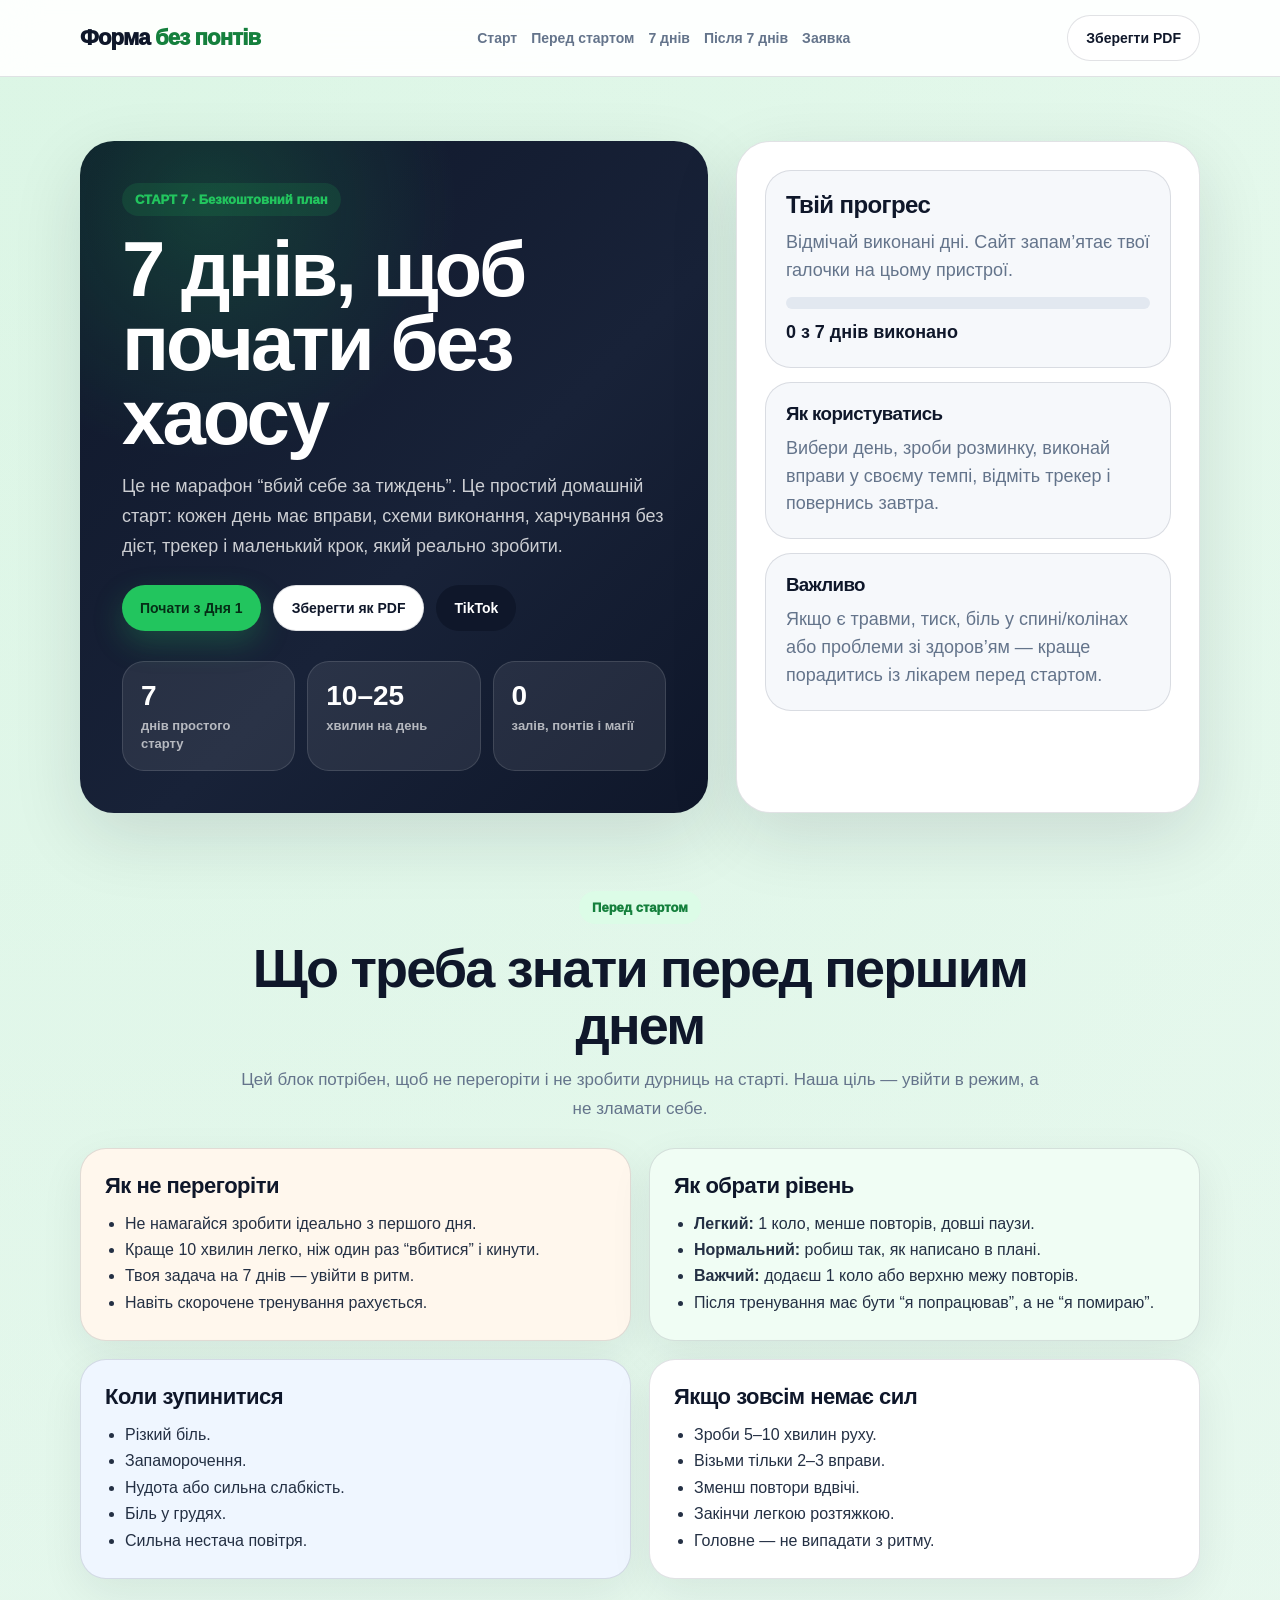
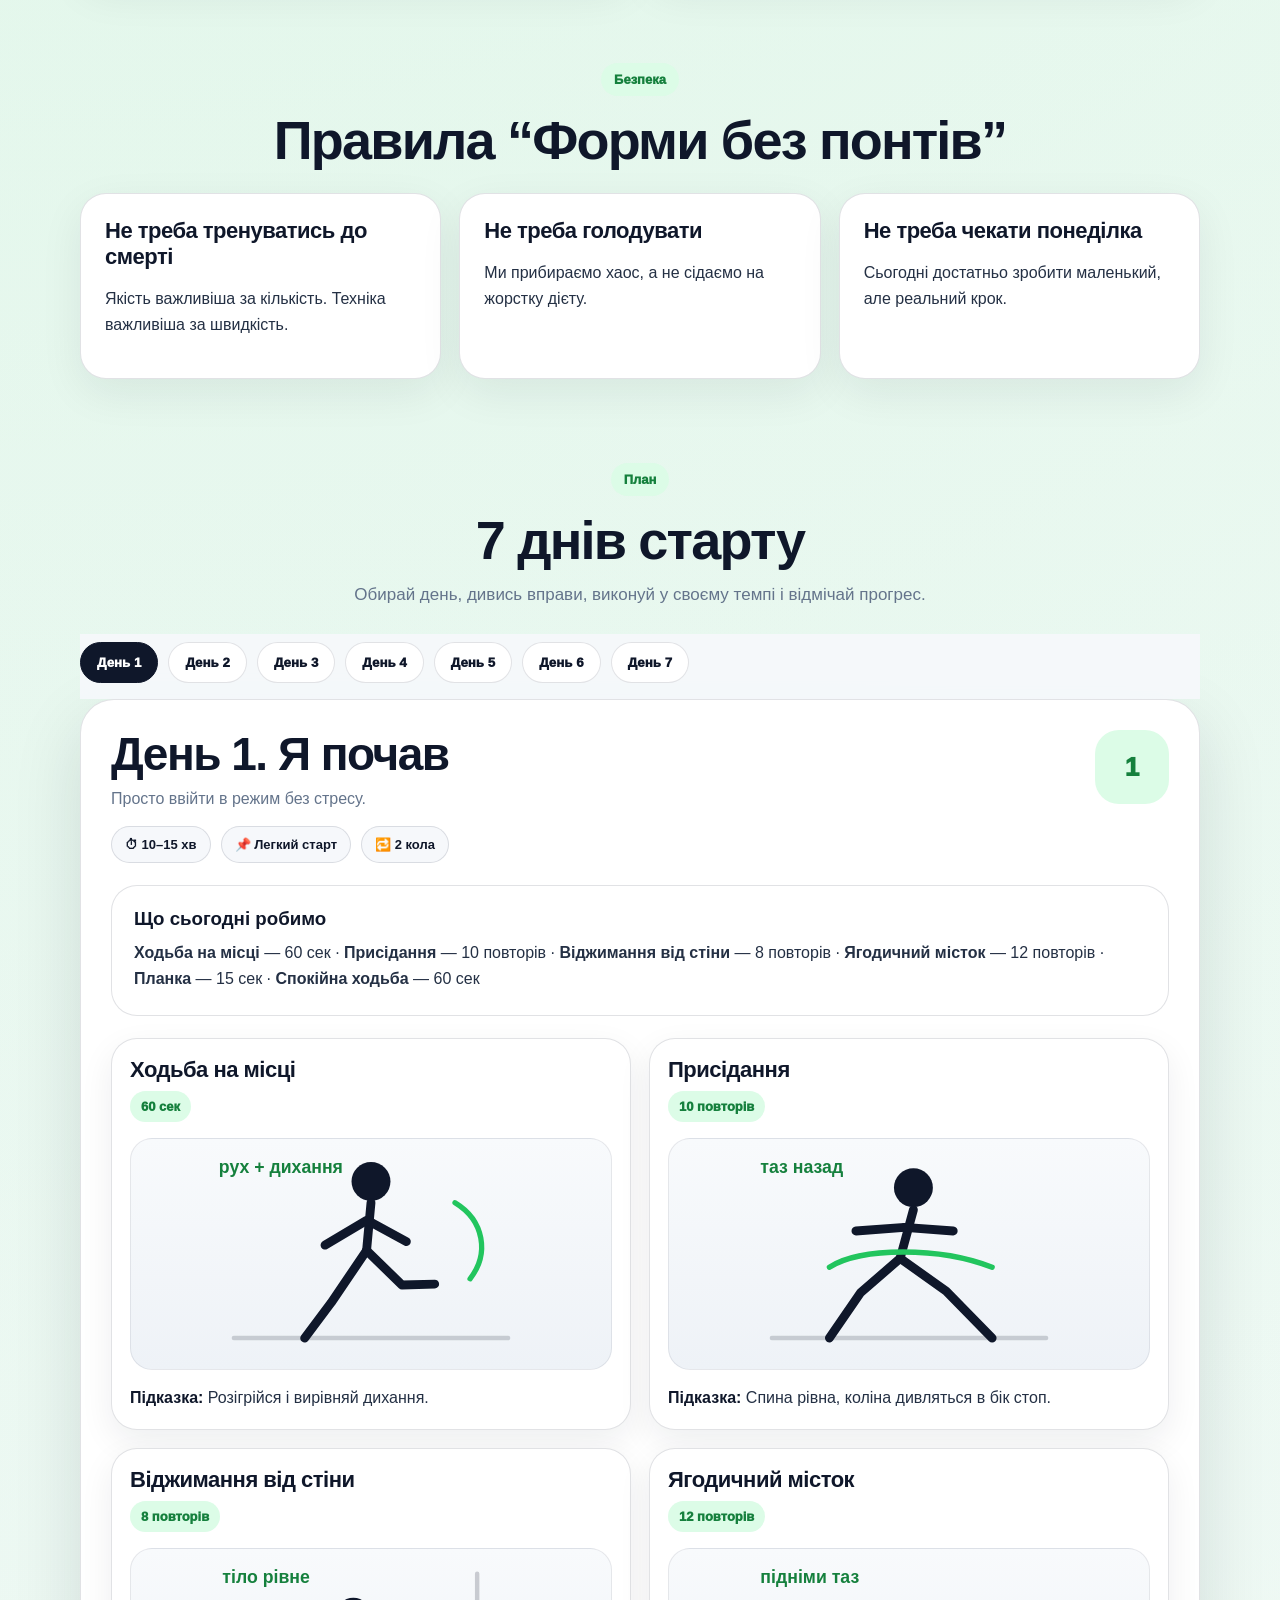
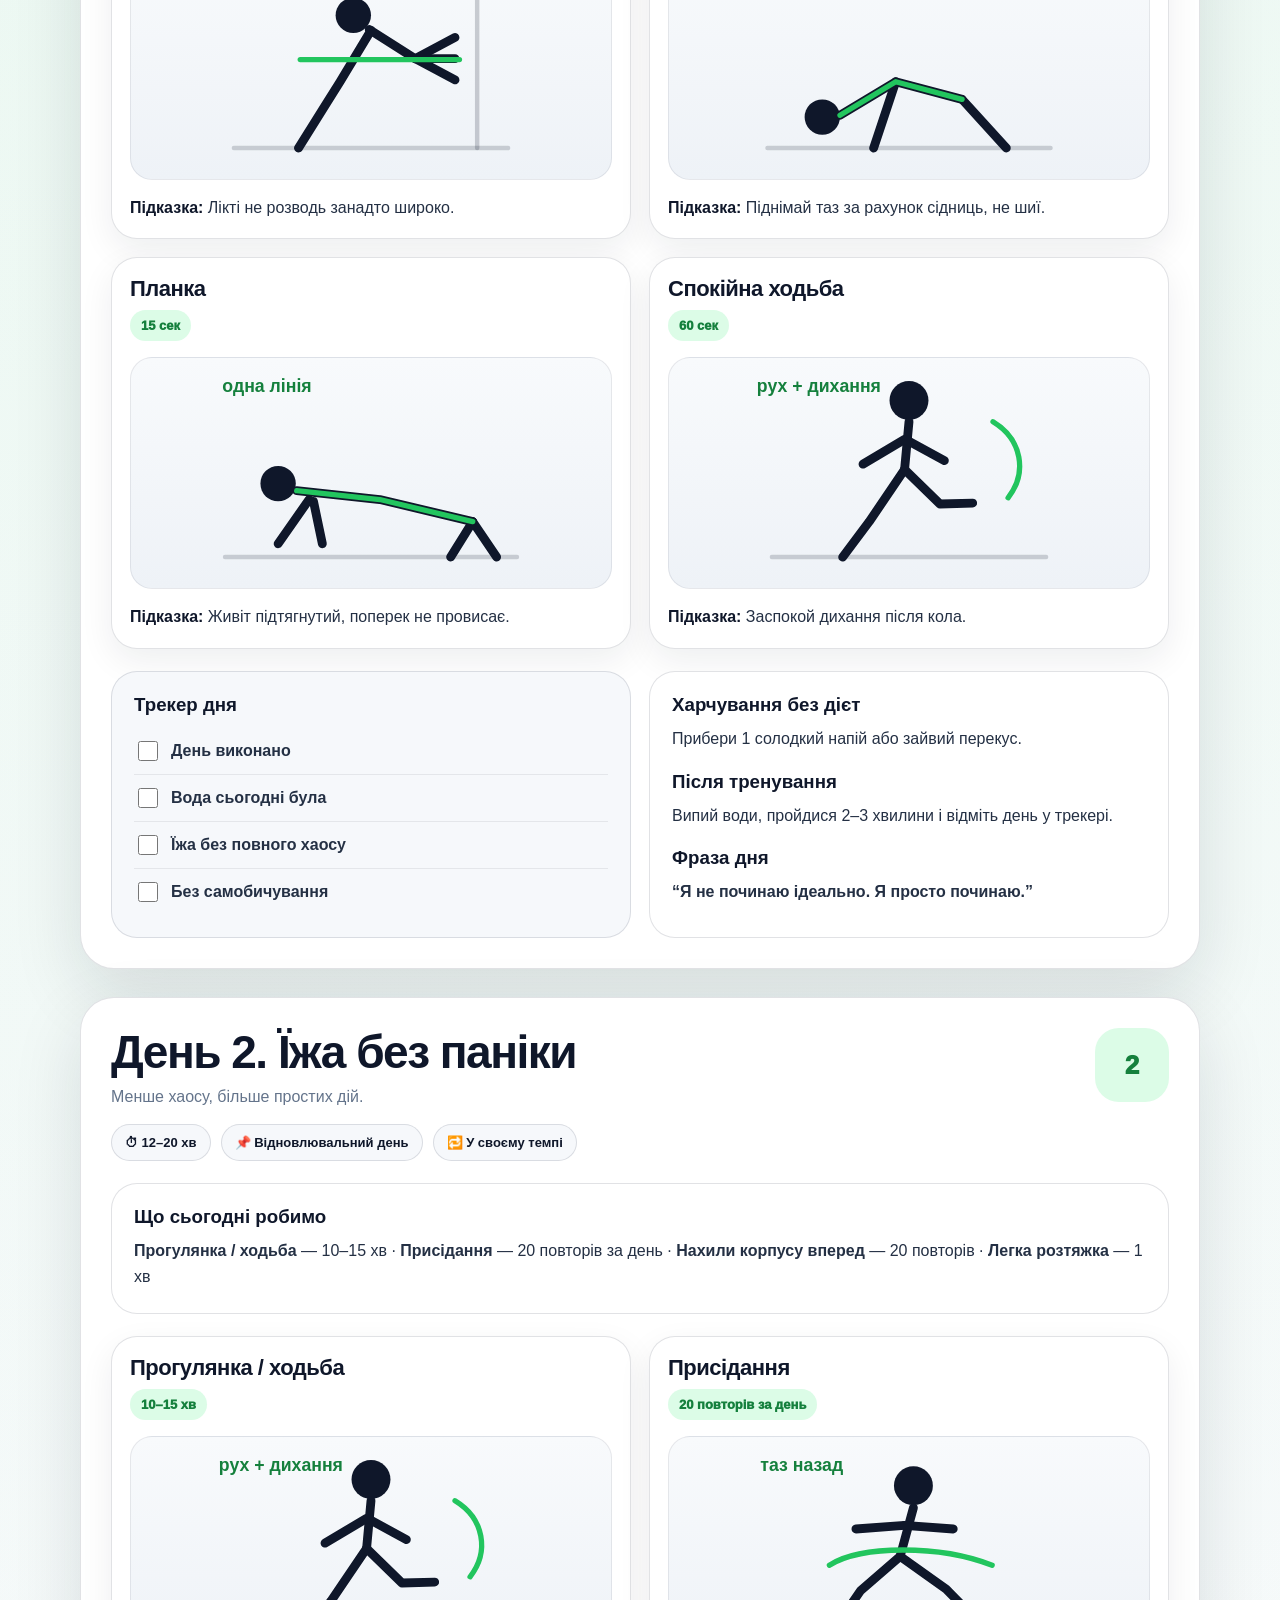
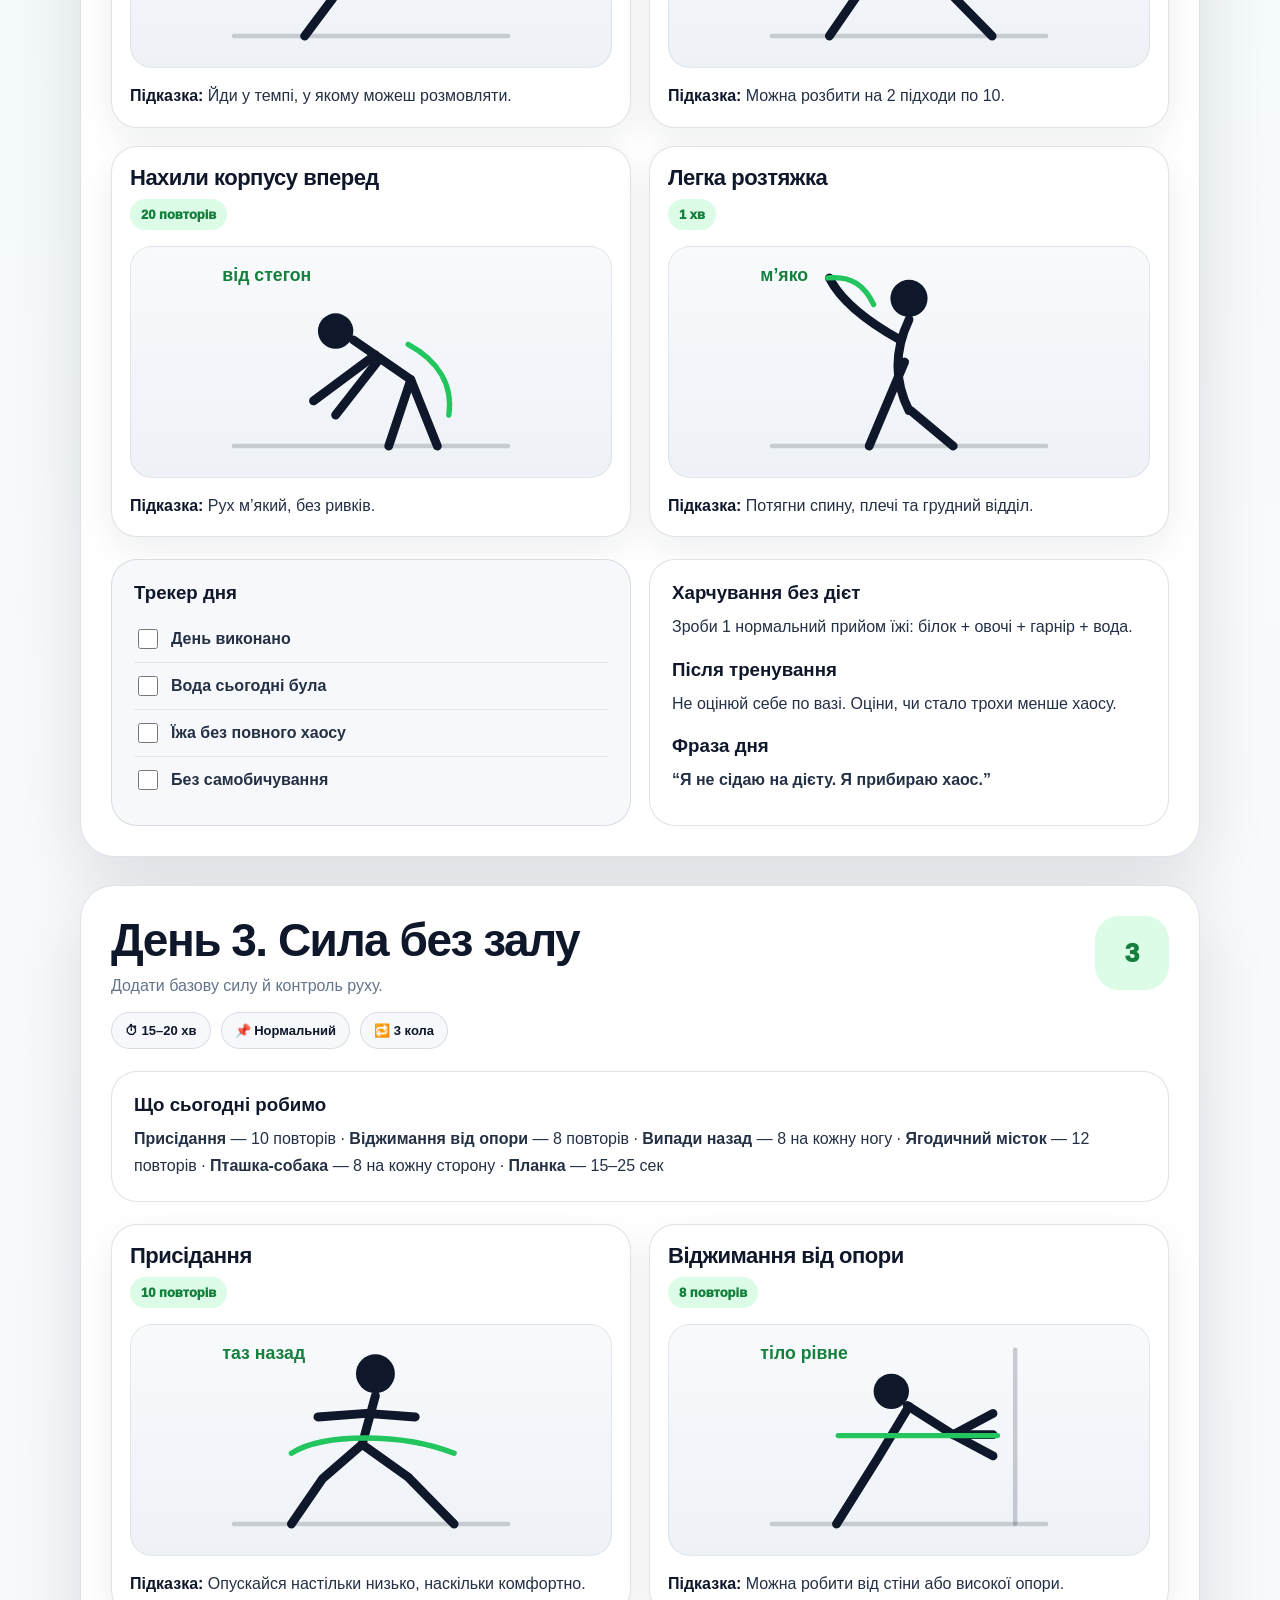
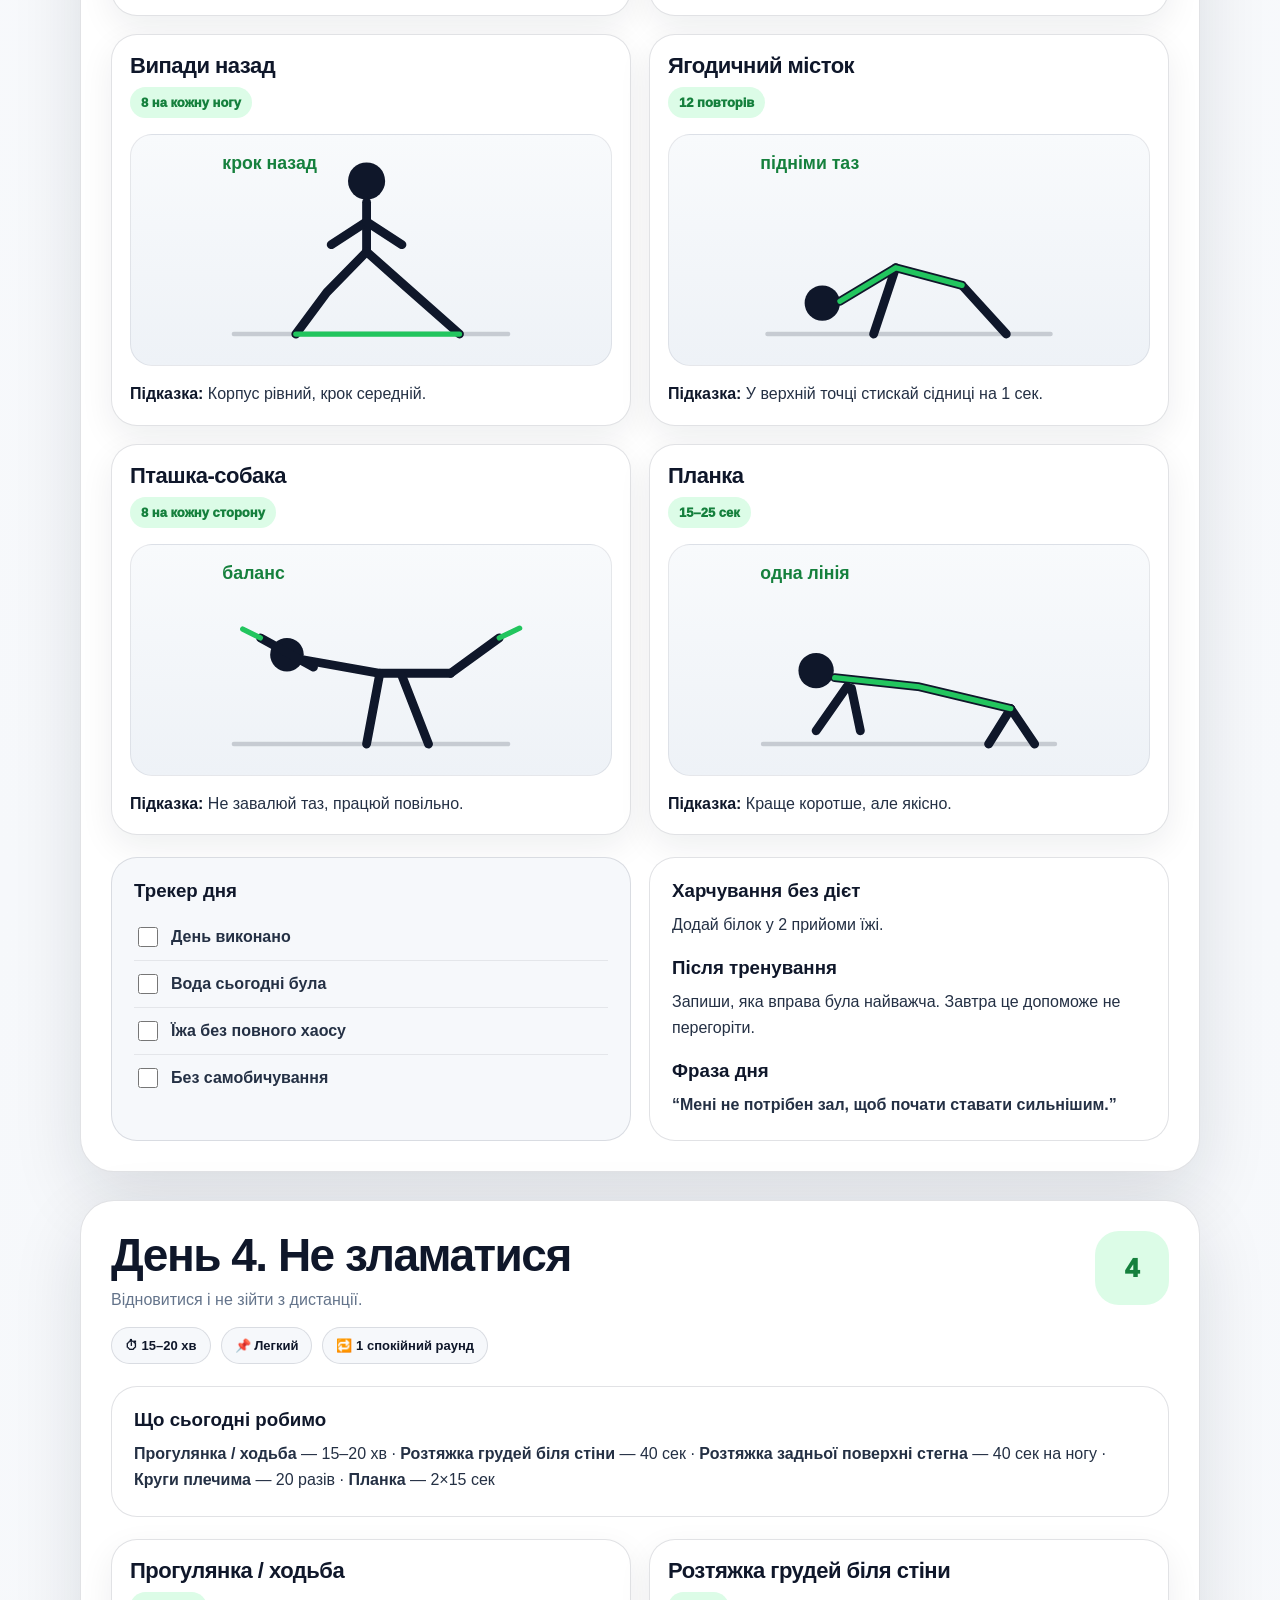
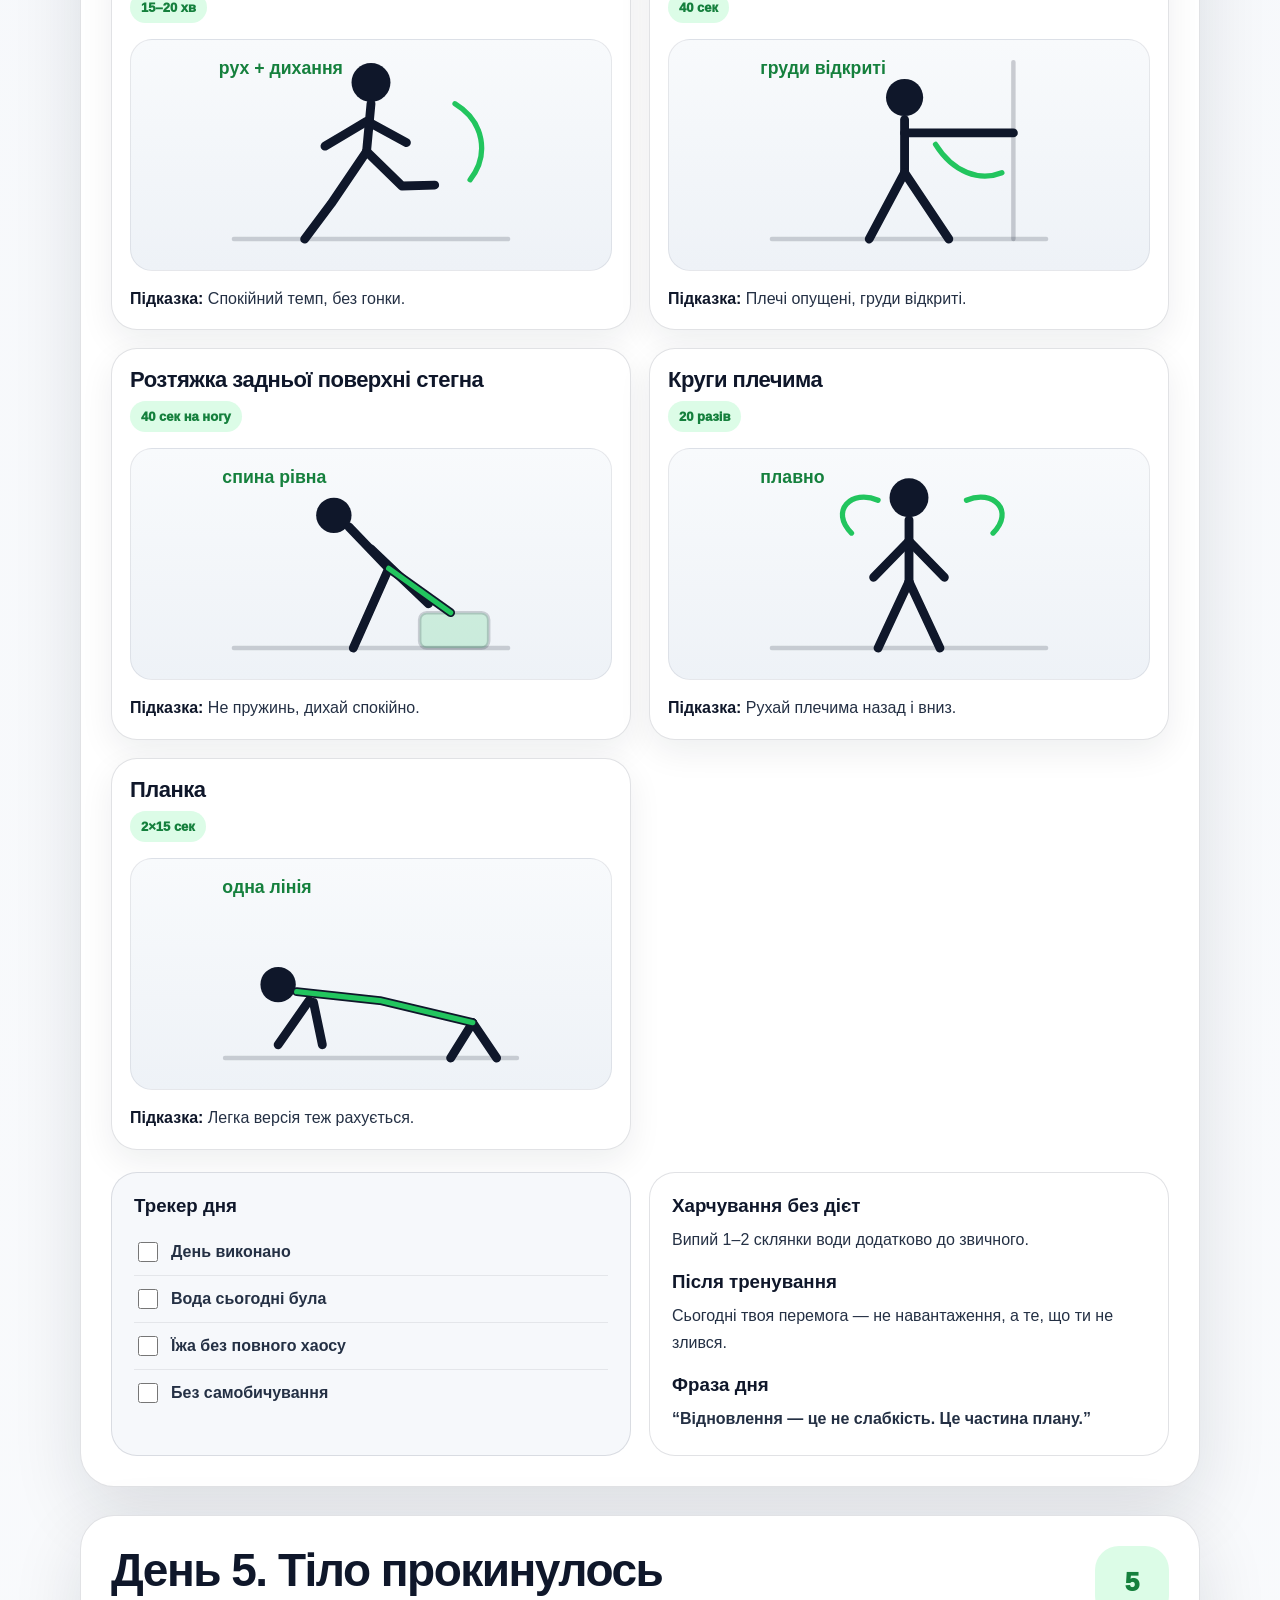
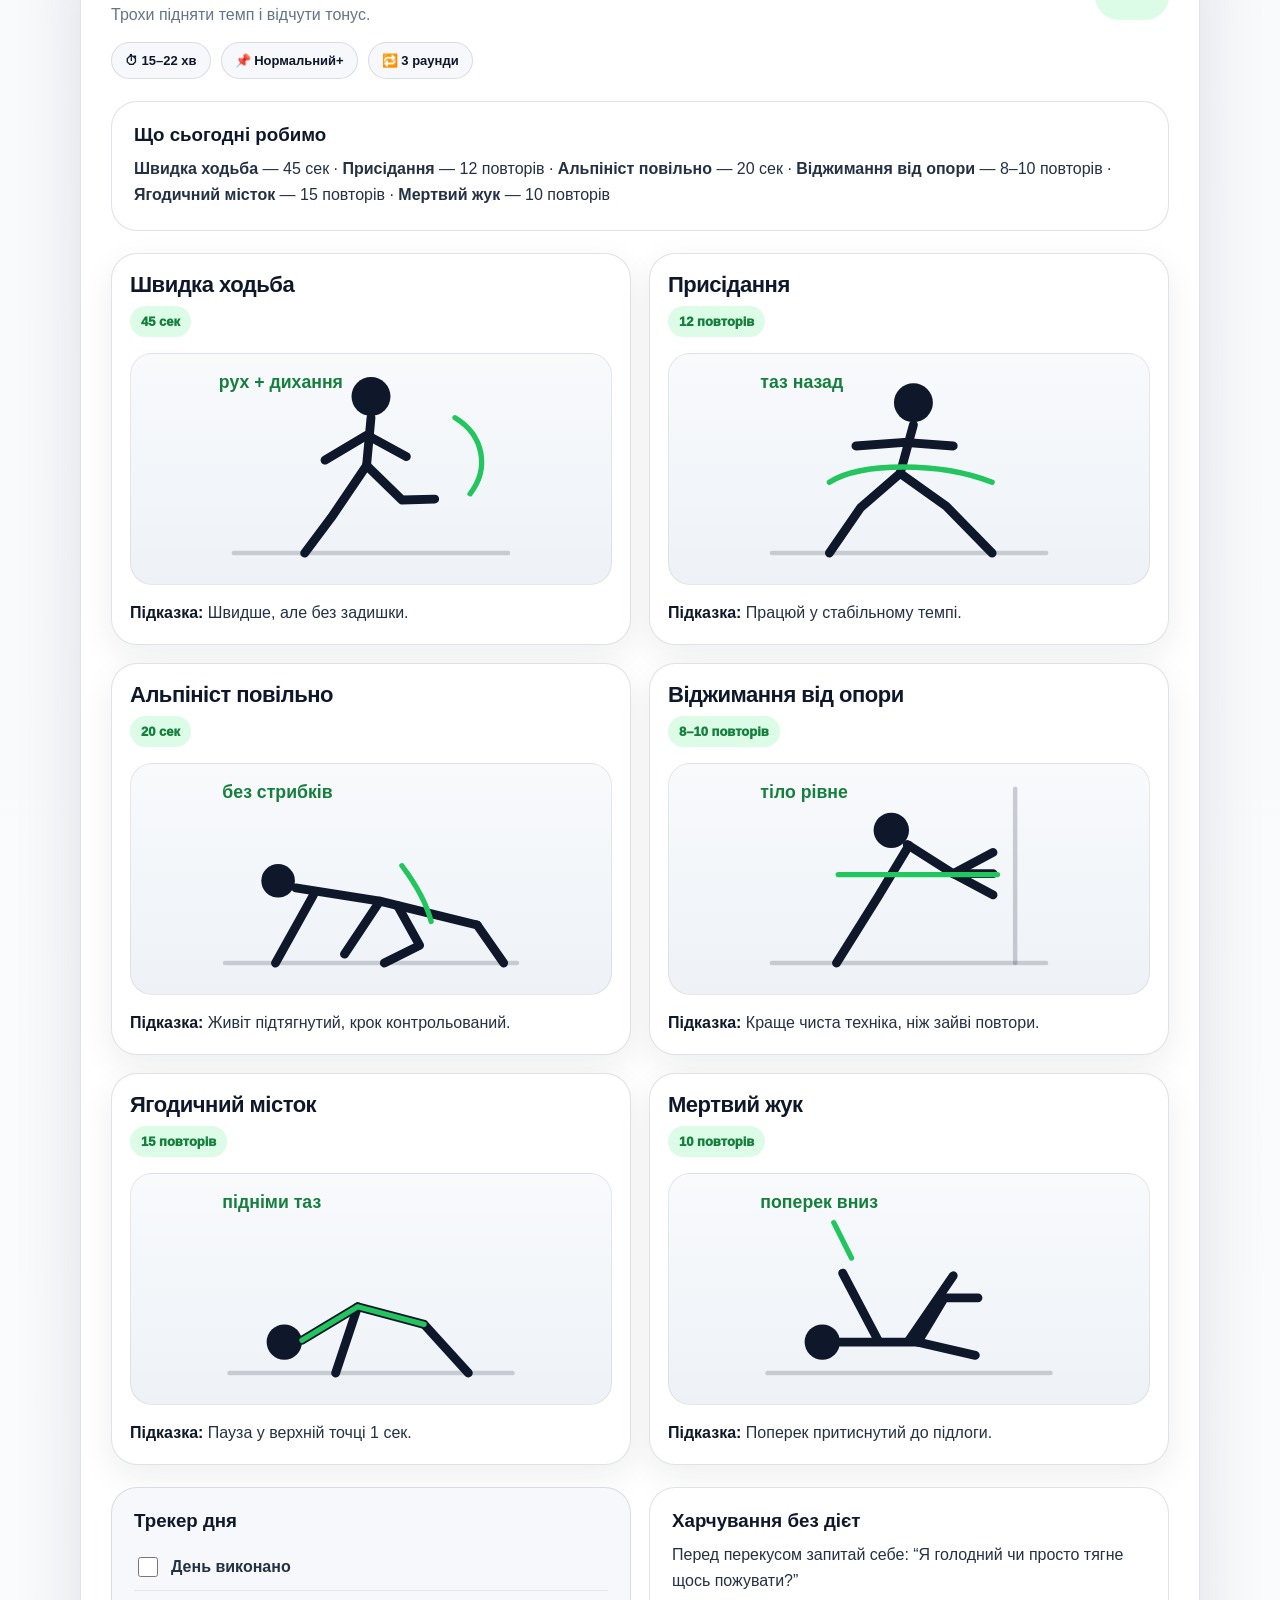
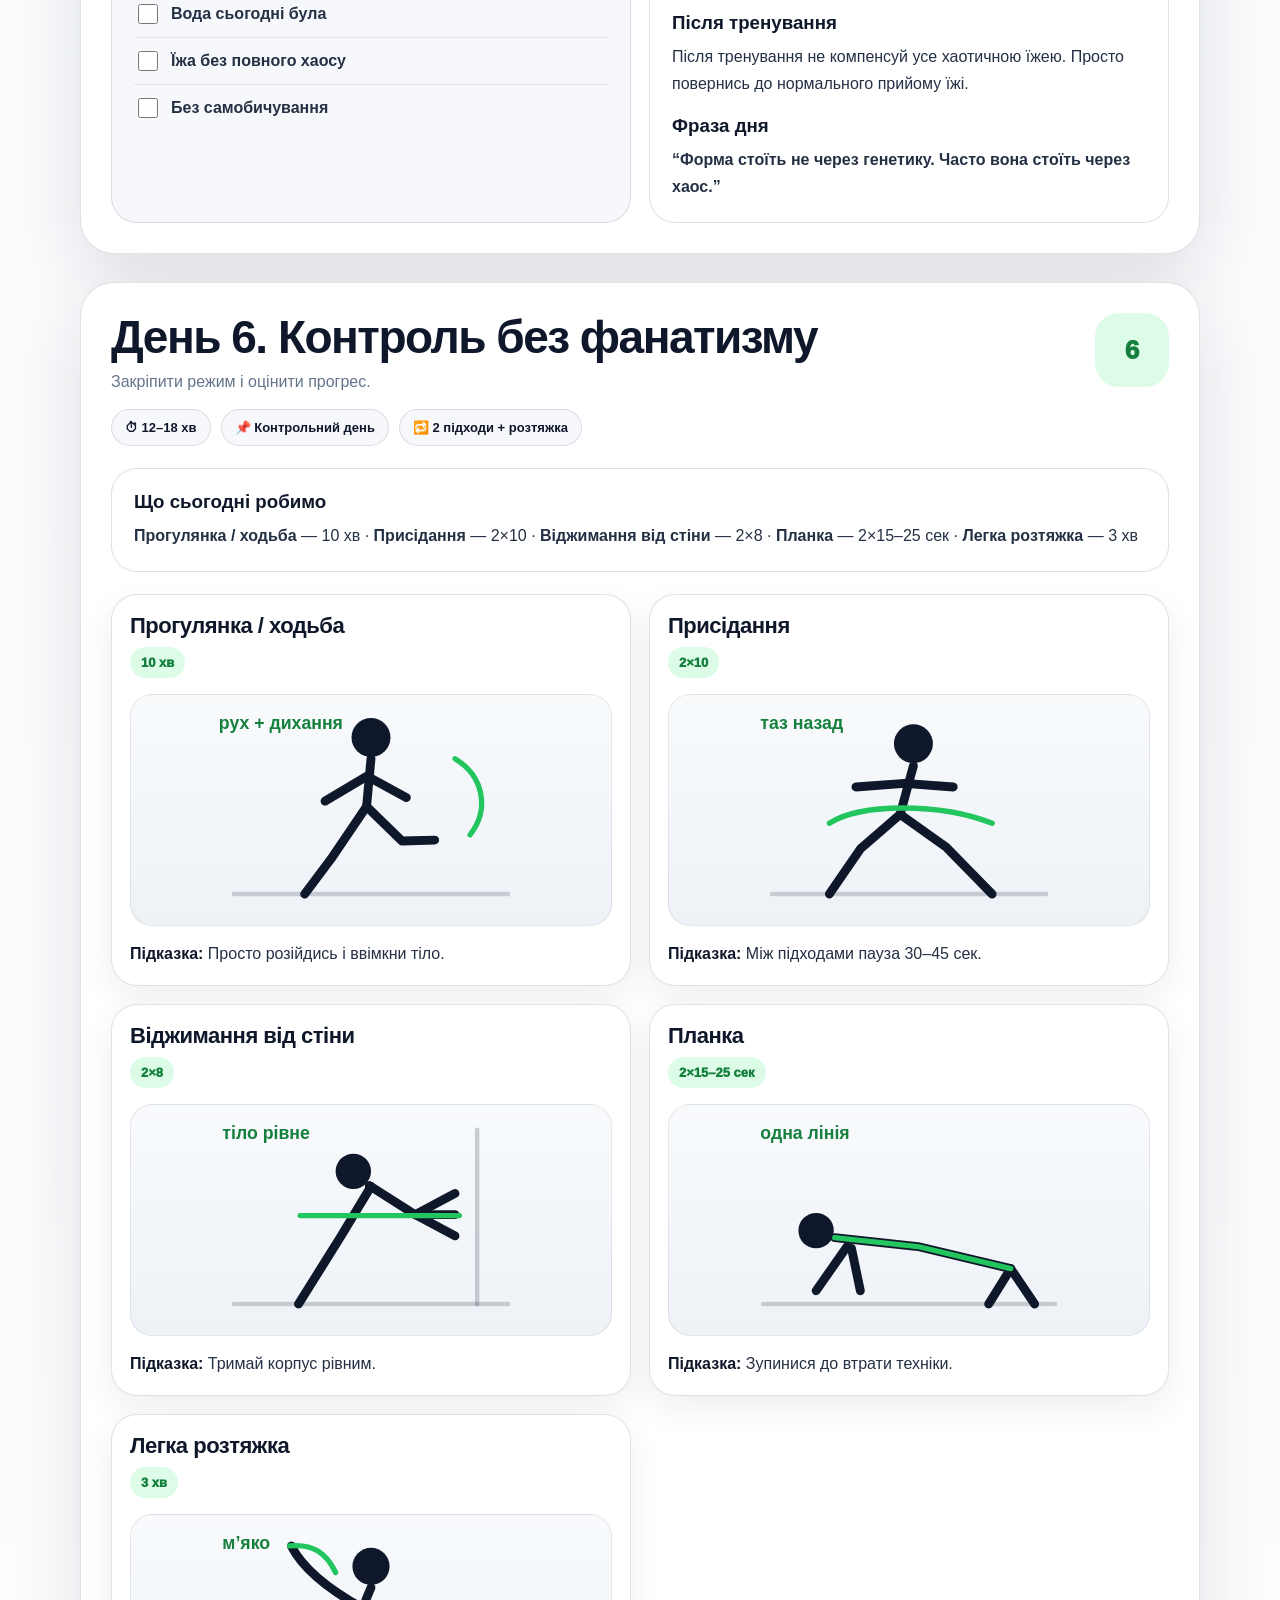
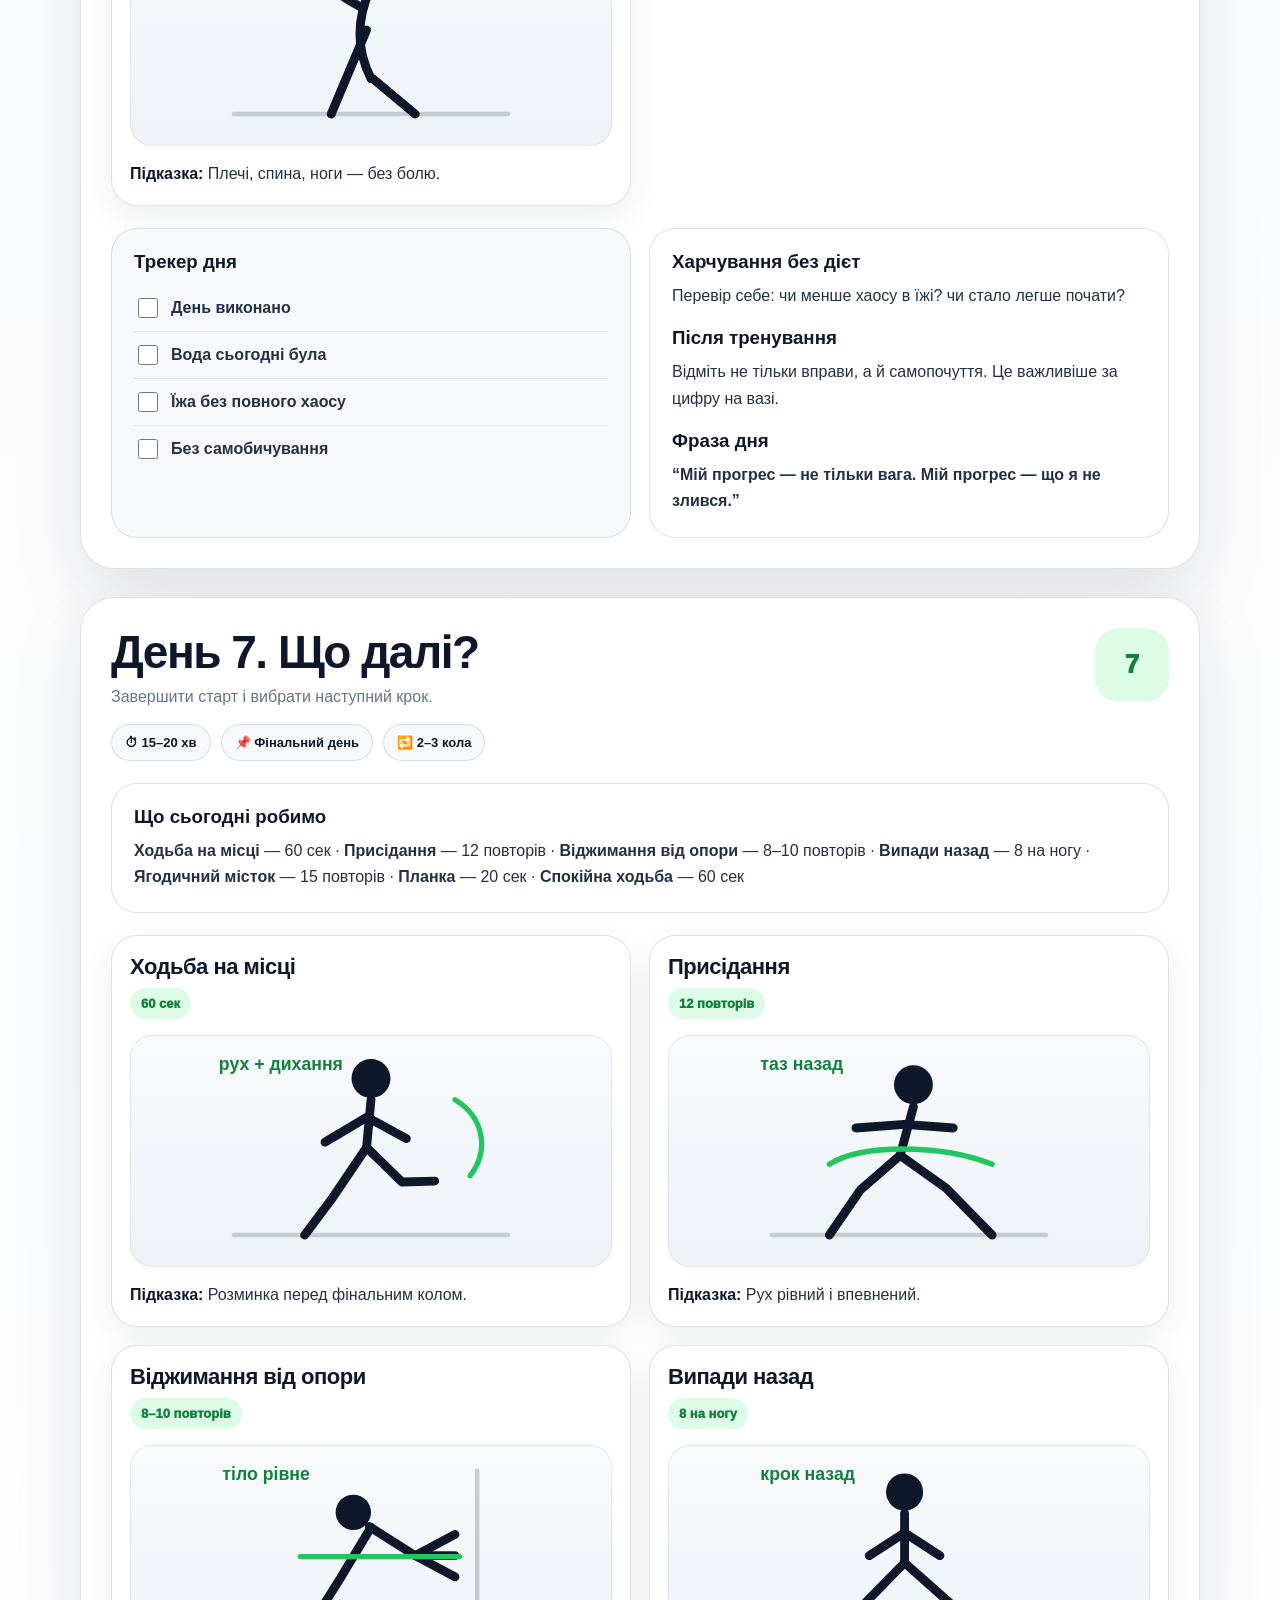
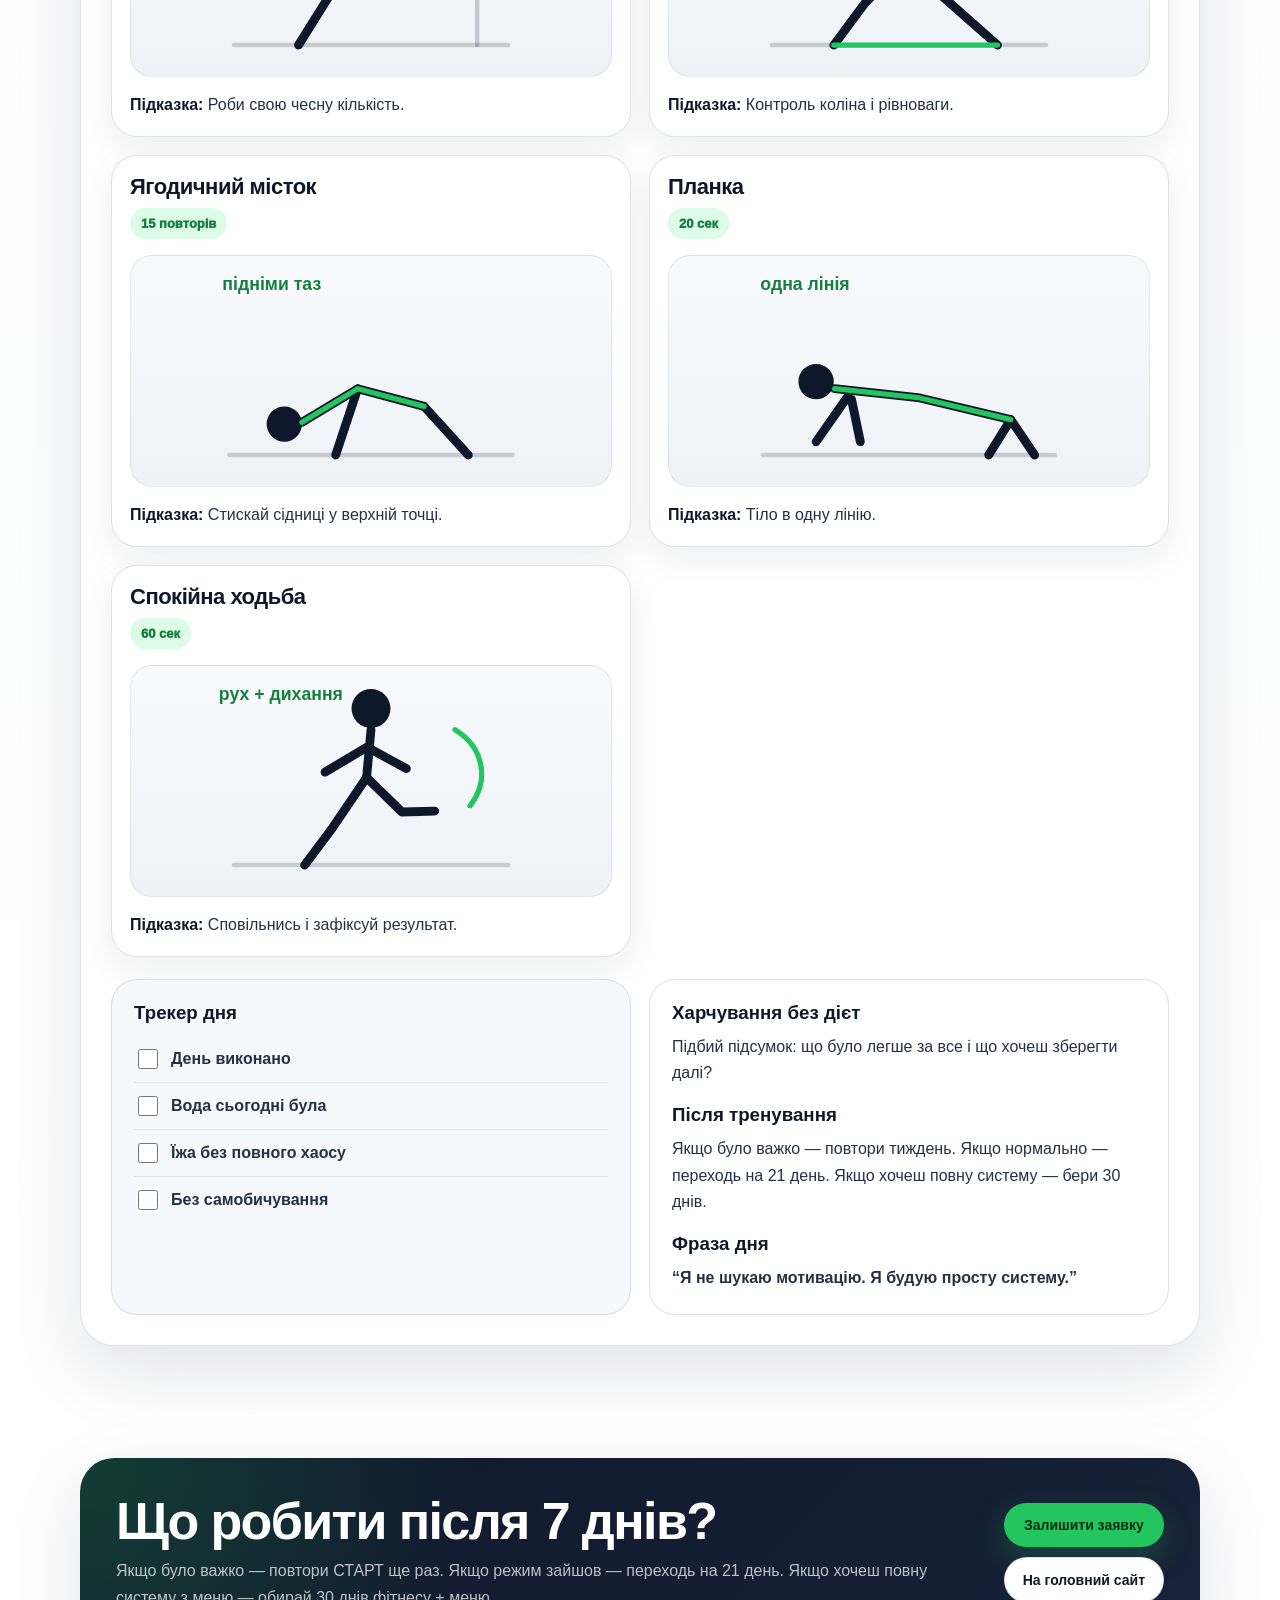
==== start7.html @ a760db94 "Rename start7.htm1 to start7.html" ====
<!DOCTYPE html>
<html lang="uk">
<head>
  <meta charset="UTF-8" />
  <meta name="viewport" content="width=device-width, initial-scale=1.0" />

  <title>СТАРТ 7 — Форма без понтів</title>
  <meta name="description" content="СТАРТ 7 — безкоштовний 7-денний домашній план тренувань для новачків від Форма без понтів." />

  <style>
    :root {
      --bg: #f6f8fb;
      --dark: #0f172a;
      --dark-2: #182238;
      --text: #243044;
      --muted: #64748b;
      --green: #22c55e;
      --green-dark: #15803d;
      --green-soft: #dcfce7;
      --line: rgba(15, 23, 42, 0.12);
      --card: #ffffff;
      --orange-soft: #fff7ed;
      --blue-soft: #eff6ff;
      --shadow: 0 24px 70px rgba(15, 23, 42, 0.12);
      --radius: 26px;
    }

    * {
      box-sizing: border-box;
    }

    html {
      scroll-behavior: smooth;
    }

    body {
      margin: 0;
      font-family: Arial, Helvetica, sans-serif;
      background:
        radial-gradient(circle at top left, rgba(34, 197, 94, 0.16), transparent 34%),
        linear-gradient(180deg, #ffffff 0%, var(--bg) 45%, #ffffff 100%);
      color: var(--text);
    }

    a {
      color: inherit;
      text-decoration: none;
    }

    .container {
      width: min(1120px, calc(100% - 32px));
      margin: 0 auto;
    }

    .topbar {
      position: sticky;
      top: 0;
      z-index: 100;
      background: rgba(255, 255, 255, 0.92);
      backdrop-filter: blur(18px);
      border-bottom: 1px solid var(--line);
    }

    .nav {
      min-height: 76px;
      display: flex;
      align-items: center;
      justify-content: space-between;
      gap: 16px;
    }

    .brand {
      font-weight: 950;
      letter-spacing: -0.8px;
      font-size: 22px;
      color: var(--dark);
    }

    .brand span {
      color: var(--green-dark);
    }

    .nav-links {
      display: flex;
      align-items: center;
      gap: 14px;
      font-size: 14px;
      font-weight: 800;
      color: var(--muted);
    }

    .nav-links a:hover {
      color: var(--green-dark);
    }

    .nav-actions {
      display: flex;
      align-items: center;
      gap: 10px;
    }

    .menu-btn {
      display: none;
      border: 0;
      background: var(--dark);
      color: #fff;
      width: 44px;
      height: 44px;
      border-radius: 14px;
      font-size: 22px;
      cursor: pointer;
    }

    .btn {
      border: 0;
      cursor: pointer;
      display: inline-flex;
      align-items: center;
      justify-content: center;
      gap: 8px;
      padding: 14px 18px;
      border-radius: 999px;
      font-weight: 900;
      font-size: 14px;
      transition: 0.2s ease;
    }

    .btn.primary {
      background: var(--green);
      color: #052e16;
      box-shadow: 0 12px 30px rgba(34, 197, 94, 0.25);
    }

    .btn.primary:hover {
      transform: translateY(-2px);
      box-shadow: 0 16px 38px rgba(34, 197, 94, 0.33);
    }

    .btn.dark {
      background: var(--dark);
      color: #fff;
    }

    .btn.light {
      background: #fff;
      color: var(--dark);
      border: 1px solid var(--line);
    }

    .btn.full {
      width: 100%;
    }

    .hero {
      padding: 64px 0 36px;
    }

    .hero-grid {
      display: grid;
      grid-template-columns: 1.15fr 0.85fr;
      gap: 28px;
      align-items: stretch;
    }

    .hero-main,
    .hero-side {
      border-radius: 34px;
      box-shadow: var(--shadow);
      overflow: hidden;
    }

    .hero-main {
      background:
        radial-gradient(circle at 20% 10%, rgba(34, 197, 94, 0.2), transparent 32%),
        linear-gradient(135deg, #0f172a 0%, #182238 58%, #0f172a 100%);
      color: #fff;
      padding: 42px;
      min-height: 520px;
      display: flex;
      flex-direction: column;
      justify-content: space-between;
    }

    .hero-side {
      background: #fff;
      padding: 28px;
      border: 1px solid var(--line);
    }

    .tag {
      display: inline-flex;
      width: fit-content;
      align-items: center;
      gap: 8px;
      border-radius: 999px;
      padding: 9px 13px;
      background: rgba(34, 197, 94, 0.13);
      color: var(--green);
      font-weight: 950;
      font-size: 13px;
      margin-bottom: 16px;
    }

    .tag.dark-text {
      color: var(--green-dark);
      background: var(--green-soft);
    }

    .hero h1 {
      margin: 0;
      font-size: clamp(42px, 7vw, 78px);
      line-height: 0.95;
      letter-spacing: -3px;
      max-width: 760px;
    }

    .hero p {
      font-size: 18px;
      line-height: 1.65;
      color: rgba(255, 255, 255, 0.78);
      max-width: 710px;
    }

    .hero-actions {
      display: flex;
      flex-wrap: wrap;
      gap: 12px;
      margin-top: 24px;
    }

    .stats {
      display: grid;
      grid-template-columns: repeat(3, 1fr);
      gap: 12px;
      margin-top: 30px;
    }

    .stat {
      background: rgba(255, 255, 255, 0.08);
      border: 1px solid rgba(255, 255, 255, 0.12);
      border-radius: 22px;
      padding: 18px;
    }

    .stat strong {
      display: block;
      font-size: 28px;
      color: #fff;
      margin-bottom: 4px;
    }

    .stat span {
      color: rgba(255, 255, 255, 0.66);
      font-size: 13px;
      font-weight: 800;
    }

    .side-card {
      background: var(--bg);
      border: 1px solid var(--line);
      border-radius: 26px;
      padding: 20px;
      margin-bottom: 14px;
    }

    .side-card h2,
    .side-card h3 {
      margin: 0 0 10px;
      color: var(--dark);
      letter-spacing: -0.6px;
    }

    .side-card p {
      margin: 0;
      color: var(--muted);
      line-height: 1.55;
    }

    .progress {
      height: 12px;
      border-radius: 999px;
      background: #e2e8f0;
      overflow: hidden;
      margin-top: 12px;
    }

    .progress-fill {
      height: 100%;
      width: 0%;
      background: linear-gradient(90deg, var(--green), #86efac);
      transition: 0.3s ease;
    }

    .section {
      padding: 42px 0;
    }

    .section-title {
      max-width: 820px;
      margin: 0 auto 24px;
      text-align: center;
    }

    .section-title h2 {
      margin: 0 0 12px;
      color: var(--dark);
      font-size: clamp(30px, 5vw, 54px);
      line-height: 1.05;
      letter-spacing: -1.8px;
    }

    .section-title p {
      margin: 0;
      color: var(--muted);
      line-height: 1.7;
      font-size: 17px;
    }

    .grid-2 {
      display: grid;
      grid-template-columns: repeat(2, 1fr);
      gap: 18px;
    }

    .grid-3 {
      display: grid;
      grid-template-columns: repeat(3, 1fr);
      gap: 18px;
    }

    .info-card {
      background: #fff;
      border: 1px solid var(--line);
      border-radius: var(--radius);
      padding: 24px;
      box-shadow: 0 14px 44px rgba(15, 23, 42, 0.07);
    }

    .info-card.orange {
      background: var(--orange-soft);
    }

    .info-card.green {
      background: #f0fdf4;
    }

    .info-card.blue {
      background: var(--blue-soft);
    }

    .info-card h3 {
      margin: 0 0 12px;
      color: var(--dark);
      font-size: 22px;
      letter-spacing: -0.5px;
    }

    .info-card p,
    .info-card li {
      color: var(--text);
      line-height: 1.65;
    }

    .info-card ul {
      margin: 0;
      padding-left: 20px;
    }

    .days-tabs {
      display: flex;
      gap: 10px;
      overflow-x: auto;
      padding: 8px 0 16px;
      position: sticky;
      top: 76px;
      background: rgba(246, 248, 251, 0.93);
      backdrop-filter: blur(15px);
      z-index: 50;
    }

    .day-tab {
      flex: 0 0 auto;
      border: 1px solid var(--line);
      background: #fff;
      color: var(--dark);
      border-radius: 999px;
      padding: 12px 16px;
      font-weight: 950;
      cursor: pointer;
    }

    .day-tab.active {
      background: var(--dark);
      color: #fff;
      border-color: var(--dark);
    }

    .day {
      background: #fff;
      border: 1px solid var(--line);
      border-radius: 34px;
      box-shadow: var(--shadow);
      padding: 30px;
      margin-bottom: 28px;
      scroll-margin-top: 150px;
    }

    .day-header {
      display: grid;
      grid-template-columns: 1fr auto;
      gap: 16px;
      align-items: start;
      margin-bottom: 22px;
    }

    .day-number {
      width: 74px;
      height: 74px;
      border-radius: 24px;
      background: var(--green-soft);
      color: var(--green-dark);
      display: flex;
      align-items: center;
      justify-content: center;
      font-size: 26px;
      font-weight: 950;
    }

    .day h2 {
      margin: 0 0 8px;
      font-size: clamp(28px, 5vw, 46px);
      color: var(--dark);
      letter-spacing: -1.5px;
      line-height: 1.05;
    }

    .day-lead {
      margin: 0;
      color: var(--muted);
      line-height: 1.6;
      font-size: 16px;
    }

    .meta {
      display: flex;
      flex-wrap: wrap;
      gap: 10px;
      margin-top: 14px;
    }

    .pill {
      background: var(--bg);
      border: 1px solid var(--line);
      padding: 10px 13px;
      border-radius: 999px;
      font-size: 13px;
      font-weight: 900;
      color: var(--dark);
    }

    .exercise-grid {
      display: grid;
      grid-template-columns: repeat(2, 1fr);
      gap: 18px;
      margin-top: 22px;
    }

    .exercise-card {
      border: 1px solid var(--line);
      border-radius: 26px;
      overflow: hidden;
      background: #fff;
      box-shadow: 0 12px 34px rgba(15, 23, 42, 0.07);
    }

    .exercise-head {
      padding: 18px 18px 0;
    }

    .exercise-head h3 {
      margin: 0 0 8px;
      color: var(--dark);
      font-size: 22px;
      letter-spacing: -0.5px;
    }

    .amount {
      display: inline-flex;
      background: var(--green-soft);
      color: var(--green-dark);
      border-radius: 999px;
      padding: 8px 11px;
      font-weight: 950;
      font-size: 13px;
    }

    .visual {
      margin: 16px 18px;
      border-radius: 22px;
      background:
        linear-gradient(180deg, #f8fafc 0%, #eef2f7 100%);
      border: 1px solid rgba(15, 23, 42, 0.08);
      min-height: 230px;
      display: flex;
      align-items: center;
      justify-content: center;
      overflow: hidden;
    }

    .visual svg {
      width: 100%;
      height: 230px;
      display: block;
    }

    .exercise-body {
      padding: 0 18px 18px;
    }

    .exercise-body p {
      margin: 0;
      color: var(--text);
      line-height: 1.55;
    }

    .exercise-body strong {
      color: var(--dark);
    }

    .day-bottom {
      display: grid;
      grid-template-columns: 1fr 1fr;
      gap: 18px;
      margin-top: 22px;
    }

    .tracker {
      background: var(--bg);
      border: 1px solid var(--line);
      border-radius: 26px;
      padding: 22px;
    }

    .tracker h3 {
      margin: 0 0 12px;
      color: var(--dark);
    }

    .check-row {
      display: flex;
      align-items: center;
      gap: 10px;
      padding: 10px 0;
      border-bottom: 1px solid rgba(15, 23, 42, 0.08);
      color: var(--text);
      font-weight: 800;
    }

    .check-row:last-child {
      border-bottom: 0;
    }

    .check-row input {
      width: 20px;
      height: 20px;
      accent-color: var(--green);
    }

    .note-box {
      background: #fff;
      border: 1px solid var(--line);
      border-radius: 26px;
      padding: 22px;
    }

    .note-box h3 {
      margin: 0 0 10px;
      color: var(--dark);
    }

    .note-box p {
      margin: 0;
      color: var(--text);
      line-height: 1.65;
    }

    .cta {
      background:
        radial-gradient(circle at top left, rgba(34, 197, 94, 0.22), transparent 35%),
        linear-gradient(135deg, #0f172a 0%, #182238 100%);
      border-radius: 34px;
      padding: 36px;
      color: #fff;
      display: grid;
      grid-template-columns: 1fr auto;
      gap: 24px;
      align-items: center;
      box-shadow: var(--shadow);
    }

    .cta h2 {
      margin: 0 0 10px;
      font-size: clamp(30px, 5vw, 52px);
      letter-spacing: -1.6px;
      line-height: 1.05;
    }

    .cta p {
      margin: 0;
      color: rgba(255, 255, 255, 0.72);
      line-height: 1.65;
    }

    .footer {
      padding: 30px 0 50px;
      text-align: center;
      color: var(--muted);
      font-weight: 800;
    }

    .svg-line {
      stroke: #0f172a;
      stroke-width: 10;
      stroke-linecap: round;
      stroke-linejoin: round;
      fill: none;
    }

    .svg-thin {
      stroke: #22c55e;
      stroke-width: 6;
      stroke-linecap: round;
      stroke-linejoin: round;
      fill: none;
    }

    .svg-head {
      fill: #0f172a;
    }

    .svg-floor {
      stroke: rgba(15, 23, 42, 0.18);
      stroke-width: 5;
      stroke-linecap: round;
    }

    .svg-wall {
      stroke: rgba(15, 23, 42, 0.2);
      stroke-width: 5;
      stroke-linecap: round;
    }

    .svg-label {
      font-family: Arial, Helvetica, sans-serif;
      font-size: 20px;
      font-weight: 900;
      fill: #15803d;
    }

    .hidden {
      display: none !important;
    }

    @media (max-width: 900px) {
      .hero-grid,
      .grid-2,
      .grid-3,
      .exercise-grid,
      .day-bottom,
      .cta {
        grid-template-columns: 1fr;
      }

      .nav-links {
        position: absolute;
        left: 16px;
        right: 16px;
        top: 82px;
        background: #fff;
        border: 1px solid var(--line);
        border-radius: 24px;
        box-shadow: var(--shadow);
        padding: 16px;
        display: none;
        flex-direction: column;
        align-items: stretch;
      }

      .nav-links.active {
        display: flex;
      }

      .nav-links a {
        padding: 12px 10px;
      }

      .menu-btn {
        display: inline-flex;
        align-items: center;
        justify-content: center;
      }

      .stats {
        grid-template-columns: 1fr;
      }

      .hero-main {
        padding: 28px;
        min-height: auto;
      }

      .day {
        padding: 22px;
      }

      .day-header {
        grid-template-columns: 1fr;
      }

      .day-number {
        width: 64px;
        height: 64px;
      }
    }

    @media (max-width: 560px) {
      .container {
        width: min(100% - 22px, 1120px);
      }

      .nav-actions .btn.light {
        display: none;
      }

      .hero {
        padding-top: 30px;
      }

      .hero-main {
        border-radius: 26px;
      }

      .hero h1 {
        letter-spacing: -2px;
      }

      .hero-actions .btn {
        width: 100%;
      }

      .visual {
        min-height: 190px;
      }

      .visual svg {
        height: 190px;
      }

      .cta {
        padding: 26px;
      }

      .cta .btn {
        width: 100%;
      }
    }

    @media print {
      body {
        background: #fff;
      }

      .topbar,
      .hero-actions,
      .days-tabs,
      .cta .btn,
      .nav-actions,
      .menu-btn {
        display: none !important;
      }

      .hero {
        padding: 0;
      }

      .hero-grid,
      .grid-2,
      .grid-3,
      .exercise-grid,
      .day-bottom,
      .cta {
        grid-template-columns: 1fr;
      }

      .hero-main,
      .hero-side,
      .day,
      .info-card,
      .exercise-card,
      .cta {
        box-shadow: none !important;
      }

      .day {
        page-break-before: always;
        break-before: page;
      }

      .exercise-card,
      .info-card,
      .tracker,
      .note-box {
        break-inside: avoid;
        page-break-inside: avoid;
      }
    }
  </style>
</head>

<body>
  <header class="topbar">
    <div class="container nav">
      <a class="brand" href="index.html">Форма <span>без понтів</span></a>

      <nav class="nav-links" id="navLinks">
        <a href="#start">Старт</a>
        <a href="#before">Перед стартом</a>
        <a href="#days">7 днів</a>
        <a href="#after">Після 7 днів</a>
        <a href="index.html#contact">Заявка</a>
      </nav>

      <div class="nav-actions">
        <button class="btn light" type="button" id="printBtn">Зберегти PDF</button>
        <button class="menu-btn" type="button" id="menuBtn" aria-label="Відкрити меню">☰</button>
      </div>
    </div>
  </header>

  <main id="start">
    <section class="hero">
      <div class="container hero-grid">
        <div class="hero-main">
          <div>
            <div class="tag">СТАРТ 7 · Безкоштовний план</div>
            <h1>7 днів, щоб почати без хаосу</h1>
            <p>
              Це не марафон “вбий себе за тиждень”. Це простий домашній старт:
              кожен день має вправи, схеми виконання, харчування без дієт,
              трекер і маленький крок, який реально зробити.
            </p>

            <div class="hero-actions">
              <a class="btn primary" href="#days">Почати з Дня 1</a>
              <button class="btn light" type="button" id="printBtnHero">Зберегти як PDF</button>
              <a class="btn dark" href="https://www.tiktok.com/@forma_bez_pontiv" target="_blank" rel="noopener noreferrer">
                TikTok
              </a>
            </div>
          </div>

          <div class="stats">
            <div class="stat">
              <strong>7</strong>
              <span>днів простого старту</span>
            </div>
            <div class="stat">
              <strong>10–25</strong>
              <span>хвилин на день</span>
            </div>
            <div class="stat">
              <strong>0</strong>
              <span>залів, понтів і магії</span>
            </div>
          </div>
        </div>

        <aside class="hero-side">
          <div class="side-card">
            <h2>Твій прогрес</h2>
            <p>Відмічай виконані дні. Сайт запам’ятає твої галочки на цьому пристрої.</p>
            <div class="progress">
              <div class="progress-fill" id="progressFill"></div>
            </div>
            <p style="margin-top: 10px; font-weight: 900; color: #0f172a;" id="progressText">
              0 з 7 днів
            </p>
          </div>

          <div class="side-card">
            <h3>Як користуватись</h3>
            <p>
              Вибери день, зроби розминку, виконай вправи у своєму темпі,
              відміть трекер і повернись завтра.
            </p>
          </div>

          <div class="side-card">
            <h3>Важливо</h3>
            <p>
              Якщо є травми, тиск, біль у спині/колінах або проблеми зі здоров’ям —
              краще порадитись із лікарем перед стартом.
            </p>
          </div>
        </aside>
      </div>
    </section>

    <section class="section" id="before">
      <div class="container">
        <div class="section-title">
          <div class="tag dark-text">Перед стартом</div>
          <h2>Що треба знати перед першим днем</h2>
          <p>
            Цей блок потрібен, щоб не перегоріти і не зробити дурниць на старті.
            Наша ціль — увійти в режим, а не зламати себе.
          </p>
        </div>

        <div class="grid-2">
          <article class="info-card orange">
            <h3>Як не перегоріти</h3>
            <ul>
              <li>Не намагайся зробити ідеально з першого дня.</li>
              <li>Краще 10 хвилин легко, ніж один раз “вбитися” і кинути.</li>
              <li>Твоя задача на 7 днів — увійти в ритм.</li>
              <li>Навіть скорочене тренування рахується.</li>
            </ul>
          </article>

          <article class="info-card green">
            <h3>Як обрати рівень</h3>
            <ul>
              <li><strong>Легкий:</strong> 1 коло, менше повторів, довші паузи.</li>
              <li><strong>Нормальний:</strong> робиш так, як написано в плані.</li>
              <li><strong>Важчий:</strong> додаєш 1 коло або верхню межу повторів.</li>
              <li>Після тренування має бути “я попрацював”, а не “я помираю”.</li>
            </ul>
          </article>

          <article class="info-card blue">
            <h3>Коли зупинитися</h3>
            <ul>
              <li>Різкий біль.</li>
              <li>Запаморочення.</li>
              <li>Нудота або сильна слабкість.</li>
              <li>Біль у грудях.</li>
              <li>Сильна нестача повітря.</li>
            </ul>
          </article>

          <article class="info-card">
            <h3>Якщо зовсім немає сил</h3>
            <ul>
              <li>Зроби 5–10 хвилин руху.</li>
              <li>Візьми тільки 2–3 вправи.</li>
              <li>Зменш повтори вдвічі.</li>
              <li>Закінчи легкою розтяжкою.</li>
              <li>Головне — не випадати з ритму.</li>
            </ul>
          </article>
        </div>
      </div>
    </section>

    <section class="section">
      <div class="container">
        <div class="section-title">
          <div class="tag dark-text">Безпека</div>
          <h2>Правила “Форми без понтів”</h2>
        </div>

        <div class="grid-3">
          <article class="info-card">
            <h3>Не треба тренуватись до смерті</h3>
            <p>Якість важливіша за кількість. Техніка важливіша за швидкість.</p>
          </article>

          <article class="info-card">
            <h3>Не треба голодувати</h3>
            <p>Ми прибираємо хаос, а не сідаємо на жорстку дієту.</p>
          </article>

          <article class="info-card">
            <h3>Не треба чекати понеділка</h3>
            <p>Сьогодні достатньо зробити маленький, але реальний крок.</p>
          </article>
        </div>
      </div>
    </section>

    <section class="section" id="days">
      <div class="container">
        <div class="section-title">
          <div class="tag dark-text">План</div>
          <h2>7 днів старту</h2>
          <p>
            Обирай день, дивись вправи, виконуй у своєму темпі і відмічай прогрес.
          </p>
        </div>

        <div class="days-tabs" id="daysTabs"></div>
        <div id="daysContainer"></div>
      </div>
    </section>

    <section class="section" id="after">
      <div class="container">
        <div class="cta">
          <div>
            <h2>Що робити після 7 днів?</h2>
            <p>
              Якщо було важко — повтори СТАРТ ще раз. Якщо режим зайшов —
              переходь на 21 день. Якщо хочеш повну систему з меню —
              обирай 30 днів фітнесу + меню.
            </p>
          </div>

          <div style="display: grid; gap: 10px;">
            <a class="btn primary" href="index.html#contact">Залишити заявку</a>
            <a class="btn light" href="index.html">На головний сайт</a>
          </div>
        </div>
      </div>
    </section>
  </main>

  <footer class="footer">
    Форма без понтів · СТАРТ 7 · Тренування вдома · Схуднення · Сила
  </footer>

  <script>
    const exercisesSvg = {
      walk: `
        <svg viewBox="0 0 420 260" role="img" aria-label="Ходьба на місці">
          <line class="svg-floor" x1="55" y1="225" x2="365" y2="225"></line>
          <circle class="svg-head" cx="210" cy="48" r="22"></circle>
          <path class="svg-line" d="M210 72 L205 126"></path>
          <path class="svg-line" d="M205 92 L158 120"></path>
          <path class="svg-line" d="M206 92 L250 116"></path>
          <path class="svg-line" d="M205 126 L165 185 L135 225"></path>
          <path class="svg-line" d="M205 126 L245 165 L282 164"></path>
          <path class="svg-thin" d="M305 72 C338 92 344 130 322 158"></path>
          <text class="svg-label" x="38" y="38">рух + дихання</text>
        </svg>
      `,
      squat: `
        <svg viewBox="0 0 420 260" role="img" aria-label="Присідання">
          <line class="svg-floor" x1="55" y1="225" x2="365" y2="225"></line>
          <circle class="svg-head" cx="215" cy="55" r="22"></circle>
          <path class="svg-line" d="M215 80 L200 135"></path>
          <path class="svg-line" d="M205 100 L150 104"></path>
          <path class="svg-line" d="M205 100 L260 104"></path>
          <path class="svg-line" d="M200 135 L155 174 L120 225"></path>
          <path class="svg-line" d="M200 135 L252 172 L304 225"></path>
          <path class="svg-thin" d="M120 145 C155 122 245 122 304 145"></path>
          <text class="svg-label" x="42" y="38">таз назад</text>
        </svg>
      `,
      push: `
        <svg viewBox="0 0 420 260" role="img" aria-label="Віджимання від стіни або опори">
          <line class="svg-wall" x1="330" y1="28" x2="330" y2="225"></line>
          <line class="svg-floor" x1="55" y1="225" x2="365" y2="225"></line>
          <circle class="svg-head" cx="190" cy="75" r="20"></circle>
          <path class="svg-line" d="M208 91 L260 124 L305 124"></path>
          <path class="svg-line" d="M210 92 L175 150 L128 225"></path>
          <path class="svg-line" d="M260 124 L305 100"></path>
          <path class="svg-line" d="M260 124 L305 148"></path>
          <path class="svg-thin" d="M130 125 L310 125"></path>
          <text class="svg-label" x="42" y="38">тіло рівне</text>
        </svg>
      `,
      bridge: `
        <svg viewBox="0 0 420 260" role="img" aria-label="Ягодичний місток">
          <line class="svg-floor" x1="50" y1="225" x2="370" y2="225"></line>
          <circle class="svg-head" cx="112" cy="190" r="20"></circle>
          <path class="svg-line" d="M132 188 L195 150 L270 170"></path>
          <path class="svg-line" d="M270 170 L320 225"></path>
          <path class="svg-line" d="M195 150 L170 225"></path>
          <path class="svg-thin" d="M132 188 L195 150 L270 170"></path>
          <text class="svg-label" x="42" y="38">підніми таз</text>
        </svg>
      `,
      plank: `
        <svg viewBox="0 0 420 260" role="img" aria-label="Планка">
          <line class="svg-floor" x1="45" y1="225" x2="375" y2="225"></line>
          <circle class="svg-head" cx="105" cy="142" r="20"></circle>
          <path class="svg-line" d="M126 150 L220 160 L325 185"></path>
          <path class="svg-line" d="M140 160 L105 210"></path>
          <path class="svg-line" d="M145 162 L155 210"></path>
          <path class="svg-line" d="M325 185 L352 225"></path>
          <path class="svg-line" d="M325 185 L300 225"></path>
          <path class="svg-thin" d="M126 150 L220 160 L325 185"></path>
          <text class="svg-label" x="42" y="38">одна лінія</text>
        </svg>
      `,
      bend: `
        <svg viewBox="0 0 420 260" role="img" aria-label="Нахили корпусу вперед">
          <line class="svg-floor" x1="55" y1="225" x2="365" y2="225"></line>
          <circle class="svg-head" cx="170" cy="95" r="20"></circle>
          <path class="svg-line" d="M190 105 L255 150"></path>
          <path class="svg-line" d="M255 150 L230 225"></path>
          <path class="svg-line" d="M255 150 L285 225"></path>
          <path class="svg-line" d="M215 122 L145 174"></path>
          <path class="svg-line" d="M220 126 L170 190"></path>
          <path class="svg-thin" d="M252 110 C285 128 303 155 298 190"></path>
          <text class="svg-label" x="42" y="38">від стегон</text>
        </svg>
      `,
      stretch: `
        <svg viewBox="0 0 420 260" role="img" aria-label="Легка розтяжка">
          <line class="svg-floor" x1="55" y1="225" x2="365" y2="225"></line>
          <circle class="svg-head" cx="210" cy="58" r="21"></circle>
          <path class="svg-line" d="M210 82 C192 120 195 155 210 185"></path>
          <path class="svg-line" d="M200 105 C155 80 130 55 120 35"></path>
          <path class="svg-line" d="M205 130 L165 225"></path>
          <path class="svg-line" d="M212 185 L260 225"></path>
          <path class="svg-thin" d="M118 35 C145 32 160 44 170 65"></path>
          <text class="svg-label" x="42" y="38">м’яко</text>
        </svg>
      `,
      lunge: `
        <svg viewBox="0 0 420 260" role="img" aria-label="Випади назад">
          <line class="svg-floor" x1="55" y1="225" x2="365" y2="225"></line>
          <circle class="svg-head" cx="205" cy="52" r="21"></circle>
          <path class="svg-line" d="M205 76 L205 132"></path>
          <path class="svg-line" d="M205 98 L165 124"></path>
          <path class="svg-line" d="M205 98 L245 124"></path>
          <path class="svg-line" d="M205 132 L250 172 L310 225"></path>
          <path class="svg-line" d="M205 132 L160 178 L125 225"></path>
          <path class="svg-thin" d="M125 225 L310 225"></path>
          <text class="svg-label" x="42" y="38">крок назад</text>
        </svg>
      `,
      birddog: `
        <svg viewBox="0 0 420 260" role="img" aria-label="Пташка-собака">
          <line class="svg-floor" x1="55" y1="225" x2="365" y2="225"></line>
          <circle class="svg-head" cx="115" cy="124" r="19"></circle>
          <path class="svg-line" d="M135 130 L220 145 L300 145"></path>
          <path class="svg-line" d="M145 138 L85 105"></path>
          <path class="svg-line" d="M220 145 L205 225"></path>
          <path class="svg-line" d="M300 145 L355 105"></path>
          <path class="svg-line" d="M245 148 L275 225"></path>
          <path class="svg-thin" d="M85 105 L65 95"></path>
          <path class="svg-thin" d="M355 105 L378 94"></path>
          <text class="svg-label" x="42" y="38">баланс</text>
        </svg>
      `,
      chest: `
        <svg viewBox="0 0 420 260" role="img" aria-label="Розтяжка грудей біля стіни">
          <line class="svg-wall" x1="328" y1="25" x2="328" y2="225"></line>
          <line class="svg-floor" x1="55" y1="225" x2="365" y2="225"></line>
          <circle class="svg-head" cx="205" cy="65" r="21"></circle>
          <path class="svg-line" d="M205 90 L205 150"></path>
          <path class="svg-line" d="M205 105 L328 105"></path>
          <path class="svg-line" d="M205 150 L165 225"></path>
          <path class="svg-line" d="M205 150 L255 225"></path>
          <path class="svg-thin" d="M240 118 C260 150 290 160 315 150"></path>
          <text class="svg-label" x="42" y="38">груди відкриті</text>
        </svg>
      `,
      hamstring: `
        <svg viewBox="0 0 420 260" role="img" aria-label="Розтяжка задньої поверхні стегна">
          <line class="svg-floor" x1="55" y1="225" x2="365" y2="225"></line>
          <rect x="265" y="185" width="78" height="40" rx="8" fill="rgba(34,197,94,0.18)" stroke="rgba(15,23,42,0.18)" stroke-width="4"></rect>
          <circle class="svg-head" cx="168" cy="75" r="20"></circle>
          <path class="svg-line" d="M185 88 L230 135"></path>
          <path class="svg-line" d="M230 135 L300 185"></path>
          <path class="svg-line" d="M230 135 L190 225"></path>
          <path class="svg-line" d="M210 113 L275 175"></path>
          <path class="svg-thin" d="M230 135 L300 185"></path>
          <text class="svg-label" x="42" y="38">спина рівна</text>
        </svg>
      `,
      shoulders: `
        <svg viewBox="0 0 420 260" role="img" aria-label="Круги плечима">
          <line class="svg-floor" x1="55" y1="225" x2="365" y2="225"></line>
          <circle class="svg-head" cx="210" cy="55" r="22"></circle>
          <path class="svg-line" d="M210 80 L210 150"></path>
          <path class="svg-line" d="M210 104 L170 145"></path>
          <path class="svg-line" d="M210 104 L250 145"></path>
          <path class="svg-line" d="M210 150 L175 225"></path>
          <path class="svg-line" d="M210 150 L245 225"></path>
          <path class="svg-thin" d="M145 95 C120 70 145 45 175 58"></path>
          <path class="svg-thin" d="M275 58 C305 45 330 70 305 95"></path>
          <text class="svg-label" x="42" y="38">плавно</text>
        </svg>
      `,
      climber: `
        <svg viewBox="0 0 420 260" role="img" aria-label="Альпініст повільно">
          <line class="svg-floor" x1="45" y1="225" x2="375" y2="225"></line>
          <circle class="svg-head" cx="105" cy="132" r="19"></circle>
          <path class="svg-line" d="M125 140 L220 155 L330 182"></path>
          <path class="svg-line" d="M145 148 L102 225"></path>
          <path class="svg-line" d="M220 155 L180 215"></path>
          <path class="svg-line" d="M330 182 L360 225"></path>
          <path class="svg-line" d="M240 160 L265 205 L225 225"></path>
          <path class="svg-thin" d="M245 115 C260 135 272 155 278 178"></path>
          <text class="svg-label" x="42" y="38">без стрибків</text>
        </svg>
      `,
      deadbug: `
        <svg viewBox="0 0 420 260" role="img" aria-label="Мертвий жук">
          <line class="svg-floor" x1="50" y1="225" x2="370" y2="225"></line>
          <circle class="svg-head" cx="112" cy="190" r="20"></circle>
          <path class="svg-line" d="M132 190 L220 190"></path>
          <path class="svg-line" d="M175 188 L135 112"></path>
          <path class="svg-line" d="M210 188 L260 115"></path>
          <path class="svg-line" d="M220 190 L285 205"></path>
          <path class="svg-line" d="M220 190 L250 140 L288 140"></path>
          <path class="svg-thin" d="M145 95 L125 55"></path>
          <text class="svg-label" x="42" y="38">поперек вниз</text>
        </svg>
      `
    };

    const days = [
      {
        id: 1,
        title: "Я почав",
        goal: "Просто ввійти в режим без стресу.",
        time: "10–15 хв",
        level: "Легкий старт",
        format: "2 кола",
        nutrition: "Прибери 1 солодкий напій або зайвий перекус.",
        phrase: "Я не починаю ідеально. Я просто починаю.",
        after: "Випий води, пройдися 2–3 хвилини і відміть день у трекері.",
        exercises: [
          ["Ходьба на місці", "60 сек", "Розігрійся і вирівняй дихання.", "walk"],
          ["Присідання", "10 повторів", "Спина рівна, коліна дивляться в бік стоп.", "squat"],
          ["Віджимання від стіни", "8 повторів", "Лікті не розводь занадто широко.", "push"],
          ["Ягодичний місток", "12 повторів", "Піднімай таз за рахунок сідниць, не шиї.", "bridge"],
          ["Планка", "15 сек", "Живіт підтягнутий, поперек не провисає.", "plank"],
          ["Спокійна ходьба", "60 сек", "Заспокой дихання після кола.", "walk"]
        ]
      },
      {
        id: 2,
        title: "Їжа без паніки",
        goal: "Менше хаосу, більше простих дій.",
        time: "12–20 хв",
        level: "Відновлювальний день",
        format: "У своєму темпі",
        nutrition: "Зроби 1 нормальний прийом їжі: білок + овочі + гарнір + вода.",
        phrase: "Я не сідаю на дієту. Я прибираю хаос.",
        after: "Не оцінюй себе по вазі. Оціни, чи стало трохи менше хаосу.",
        exercises: [
          ["Прогулянка / ходьба", "10–15 хв", "Йди у темпі, у якому можеш розмовляти.", "walk"],
          ["Присідання", "20 повторів за день", "Можна розбити на 2 підходи по 10.", "squat"],
          ["Нахили корпусу вперед", "20 повторів", "Рух м’який, без ривків.", "bend"],
          ["Легка розтяжка", "1 хв", "Потягни спину, плечі та грудний відділ.", "stretch"]
        ]
      },
      {
        id: 3,
        title: "Сила без залу",
        goal: "Додати базову силу й контроль руху.",
        time: "15–20 хв",
        level: "Нормальний",
        format: "3 кола",
        nutrition: "Додай білок у 2 прийоми їжі.",
        phrase: "Мені не потрібен зал, щоб почати ставати сильнішим.",
        after: "Запиши, яка вправа була найважча. Завтра це допоможе не перегоріти.",
        exercises: [
          ["Присідання", "10 повторів", "Опускайся настільки низько, наскільки комфортно.", "squat"],
          ["Віджимання від опори", "8 повторів", "Можна робити від стіни або високої опори.", "push"],
          ["Випади назад", "8 на кожну ногу", "Корпус рівний, крок середній.", "lunge"],
          ["Ягодичний місток", "12 повторів", "У верхній точці стискай сідниці на 1 сек.", "bridge"],
          ["Пташка-собака", "8 на кожну сторону", "Не завалюй таз, працюй повільно.", "birddog"],
          ["Планка", "15–25 сек", "Краще коротше, але якісно.", "plank"]
        ]
      },
      {
        id: 4,
        title: "Не зламатися",
        goal: "Відновитися і не зійти з дистанції.",
        time: "15–20 хв",
        level: "Легкий",
        format: "1 спокійний раунд",
        nutrition: "Випий 1–2 склянки води додатково до звичного.",
        phrase: "Відновлення — це не слабкість. Це частина плану.",
        after: "Сьогодні твоя перемога — не навантаження, а те, що ти не злився.",
        exercises: [
          ["Прогулянка / ходьба", "15–20 хв", "Спокійний темп, без гонки.", "walk"],
          ["Розтяжка грудей біля стіни", "40 сек", "Плечі опущені, груди відкриті.", "chest"],
          ["Розтяжка задньої поверхні стегна", "40 сек на ногу", "Не пружинь, дихай спокійно.", "hamstring"],
          ["Круги плечима", "20 разів", "Рухай плечима назад і вниз.", "shoulders"],
          ["Планка", "2×15 сек", "Легка версія теж рахується.", "plank"]
        ]
      },
      {
        id: 5,
        title: "Тіло прокинулось",
        goal: "Трохи підняти темп і відчути тонус.",
        time: "15–22 хв",
        level: "Нормальний+",
        format: "3 раунди",
        nutrition: "Перед перекусом запитай себе: “Я голодний чи просто тягне щось пожувати?”",
        phrase: "Форма стоїть не через генетику. Часто вона стоїть через хаос.",
        after: "Після тренування не компенсуй усе хаотичною їжею. Просто повернись до нормального прийому їжі.",
        exercises: [
          ["Швидка ходьба", "45 сек", "Швидше, але без задишки.", "walk"],
          ["Присідання", "12 повторів", "Працюй у стабільному темпі.", "squat"],
          ["Альпініст повільно", "20 сек", "Живіт підтягнутий, крок контрольований.", "climber"],
          ["Віджимання від опори", "8–10 повторів", "Краще чиста техніка, ніж зайві повтори.", "push"],
          ["Ягодичний місток", "15 повторів", "Пауза у верхній точці 1 сек.", "bridge"],
          ["Мертвий жук", "10 повторів", "Поперек притиснутий до підлоги.", "deadbug"]
        ]
      },
      {
        id: 6,
        title: "Контроль без фанатизму",
        goal: "Закріпити режим і оцінити прогрес.",
        time: "12–18 хв",
        level: "Контрольний день",
        format: "2 підходи + розтяжка",
        nutrition: "Перевір себе: чи менше хаосу в їжі? чи стало легше почати?",
        phrase: "Мій прогрес — не тільки вага. Мій прогрес — що я не злився.",
        after: "Відміть не тільки вправи, а й самопочуття. Це важливіше за цифру на вазі.",
        exercises: [
          ["Прогулянка / ходьба", "10 хв", "Просто розійдись і ввімкни тіло.", "walk"],
          ["Присідання", "2×10", "Між підходами пауза 30–45 сек.", "squat"],
          ["Віджимання від стіни", "2×8", "Тримай корпус рівним.", "push"],
          ["Планка", "2×15–25 сек", "Зупинися до втрати техніки.", "plank"],
          ["Легка розтяжка", "3 хв", "Плечі, спина, ноги — без болю.", "stretch"]
        ]
      },
      {
        id: 7,
        title: "Що далі?",
        goal: "Завершити старт і вибрати наступний крок.",
        time: "15–20 хв",
        level: "Фінальний день",
        format: "2–3 кола",
        nutrition: "Підбий підсумок: що було легше за все і що хочеш зберегти далі?",
        phrase: "Я не шукаю мотивацію. Я будую просту систему.",
        after: "Якщо було важко — повтори тиждень. Якщо нормально — переходь на 21 день. Якщо хочеш повну систему — бери 30 днів.",
        exercises: [
          ["Ходьба на місці", "60 сек", "Розминка перед фінальним колом.", "walk"],
          ["Присідання", "12 повторів", "Рух рівний і впевнений.", "squat"],
          ["Віджимання від опори", "8–10 повторів", "Роби свою чесну кількість.", "push"],
          ["Випади назад", "8 на ногу", "Контроль коліна і рівноваги.", "lunge"],
          ["Ягодичний місток", "15 повторів", "Стискай сідниці у верхній точці.", "bridge"],
          ["Планка", "20 сек", "Тіло в одну лінію.", "plank"],
          ["Спокійна ходьба", "60 сек", "Сповільнись і зафіксуй результат.", "walk"]
        ]
      }
    ];

    const daysTabs = document.getElementById("daysTabs");
    const daysContainer = document.getElementById("daysContainer");
    const progressFill = document.getElementById("progressFill");
    const progressText = document.getElementById("progressText");

    function getProgress() {
      try {
        const saved = localStorage.getItem("fbp_start7_progress");
        return saved ? JSON.parse(saved) : {};
      } catch {
        return {};
      }
    }

    function saveProgress(progress) {
      localStorage.setItem("fbp_start7_progress", JSON.stringify(progress));
    }

    function updateProgress() {
      const progress = getProgress();
      const completed = days.filter(day => progress[`day-${day.id}`]).length;
      const percent = Math.round((completed / days.length) * 100);

      progressFill.style.width = `${percent}%`;
      progressText.textContent = `${completed} з 7 днів виконано`;
    }

    function renderTabs() {
      daysTabs.innerHTML = days.map(day => `
        <button class="day-tab" type="button" data-target="day-${day.id}">
          День ${day.id}
        </button>
      `).join("");

      document.querySelectorAll(".day-tab").forEach(button => {
        button.addEventListener("click", () => {
          document.querySelectorAll(".day-tab").forEach(btn => btn.classList.remove("active"));
          button.classList.add("active");

          const target = document.getElementById(button.dataset.target);
          if (target) {
            target.scrollIntoView({ behavior: "smooth", block: "start" });
          }
        });
      });

      const first = document.querySelector(".day-tab");
      if (first) {
        first.classList.add("active");
      }
    }

    function renderDays() {
      const progress = getProgress();

      daysContainer.innerHTML = days.map(day => `
        <article class="day" id="day-${day.id}">
          <div class="day-header">
            <div>
              <h2>День ${day.id}. ${day.title}</h2>
              <p class="day-lead">${day.goal}</p>

              <div class="meta">
                <span class="pill">⏱ ${day.time}</span>
                <span class="pill">📌 ${day.level}</span>
                <span class="pill">🔁 ${day.format}</span>
              </div>
            </div>

            <div class="day-number">${day.id}</div>
          </div>

          <div class="note-box">
            <h3>Що сьогодні робимо</h3>
            <p>
              ${day.exercises.map(item => `<strong>${item[0]}</strong> — ${item[1]}`).join(" · ")}
            </p>
          </div>

          <div class="exercise-grid">
            ${day.exercises.map(item => {
              const [name, amount, tip, svgKey] = item;

              return `
                <article class="exercise-card">
                  <div class="exercise-head">
                    <h3>${name}</h3>
                    <span class="amount">${amount}</span>
                  </div>

                  <div class="visual">
                    ${exercisesSvg[svgKey]}
                  </div>

                  <div class="exercise-body">
                    <p><strong>Підказка:</strong> ${tip}</p>
                  </div>
                </article>
              `;
            }).join("")}
          </div>

          <div class="day-bottom">
            <div class="tracker">
              <h3>Трекер дня</h3>

              <label class="check-row">
                <input type="checkbox" data-progress="day-${day.id}" ${progress[`day-${day.id}`] ? "checked" : ""}>
                День виконано
              </label>

              <label class="check-row">
                <input type="checkbox">
                Вода сьогодні була
              </label>

              <label class="check-row">
                <input type="checkbox">
                Їжа без повного хаосу
              </label>

              <label class="check-row">
                <input type="checkbox">
                Без самобичування
              </label>
            </div>

            <div class="note-box">
              <h3>Харчування без дієт</h3>
              <p>${day.nutrition}</p>

              <br>

              <h3>Після тренування</h3>
              <p>${day.after}</p>

              <br>

              <h3>Фраза дня</h3>
              <p><strong>“${day.phrase}”</strong></p>
            </div>
          </div>
        </article>
      `).join("");

      document.querySelectorAll("[data-progress]").forEach(input => {
        input.addEventListener("change", () => {
          const progress = getProgress();
          progress[input.dataset.progress] = input.checked;
          saveProgress(progress);
          updateProgress();
        });
      });
    }

    function setupMenu() {
      const menuBtn = document.getElementById("menuBtn");
      const navLinks = document.getElementById("navLinks");

      menuBtn.addEventListener("click", () => {
        navLinks.classList.toggle("active");
      });

      navLinks.querySelectorAll("a").forEach(link => {
        link.addEventListener("click", () => {
          navLinks.classList.remove("active");
        });
      });
    }

    function setupPrint() {
      const printBtn = document.getElementById("printBtn");
      const printBtnHero = document.getElementById("printBtnHero");

      function printPage() {
        window.print();
      }

      printBtn.addEventListener("click", printPage);
      printBtnHero.addEventListener("click", printPage);
    }

    renderTabs();
    renderDays();
    setupMenu();
    setupPrint();
    updateProgress();
  </script>
</body>
</html>
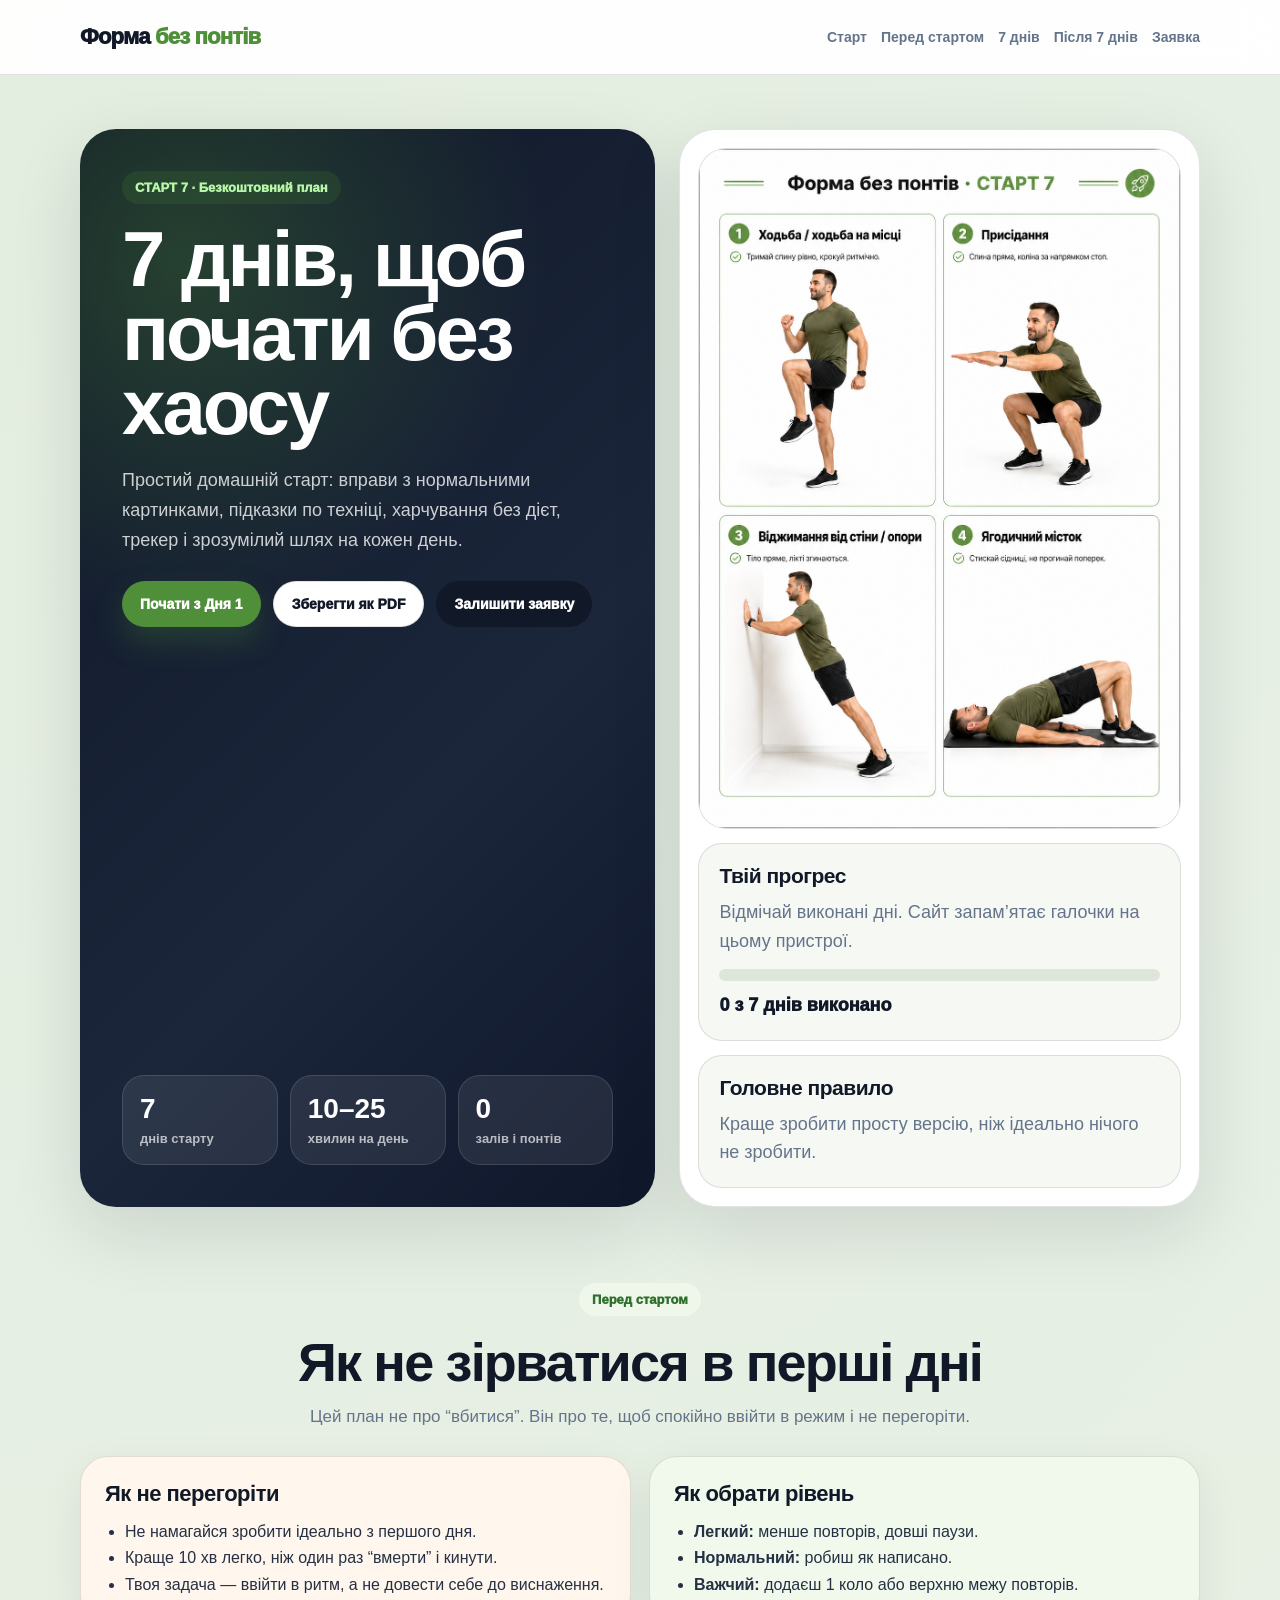
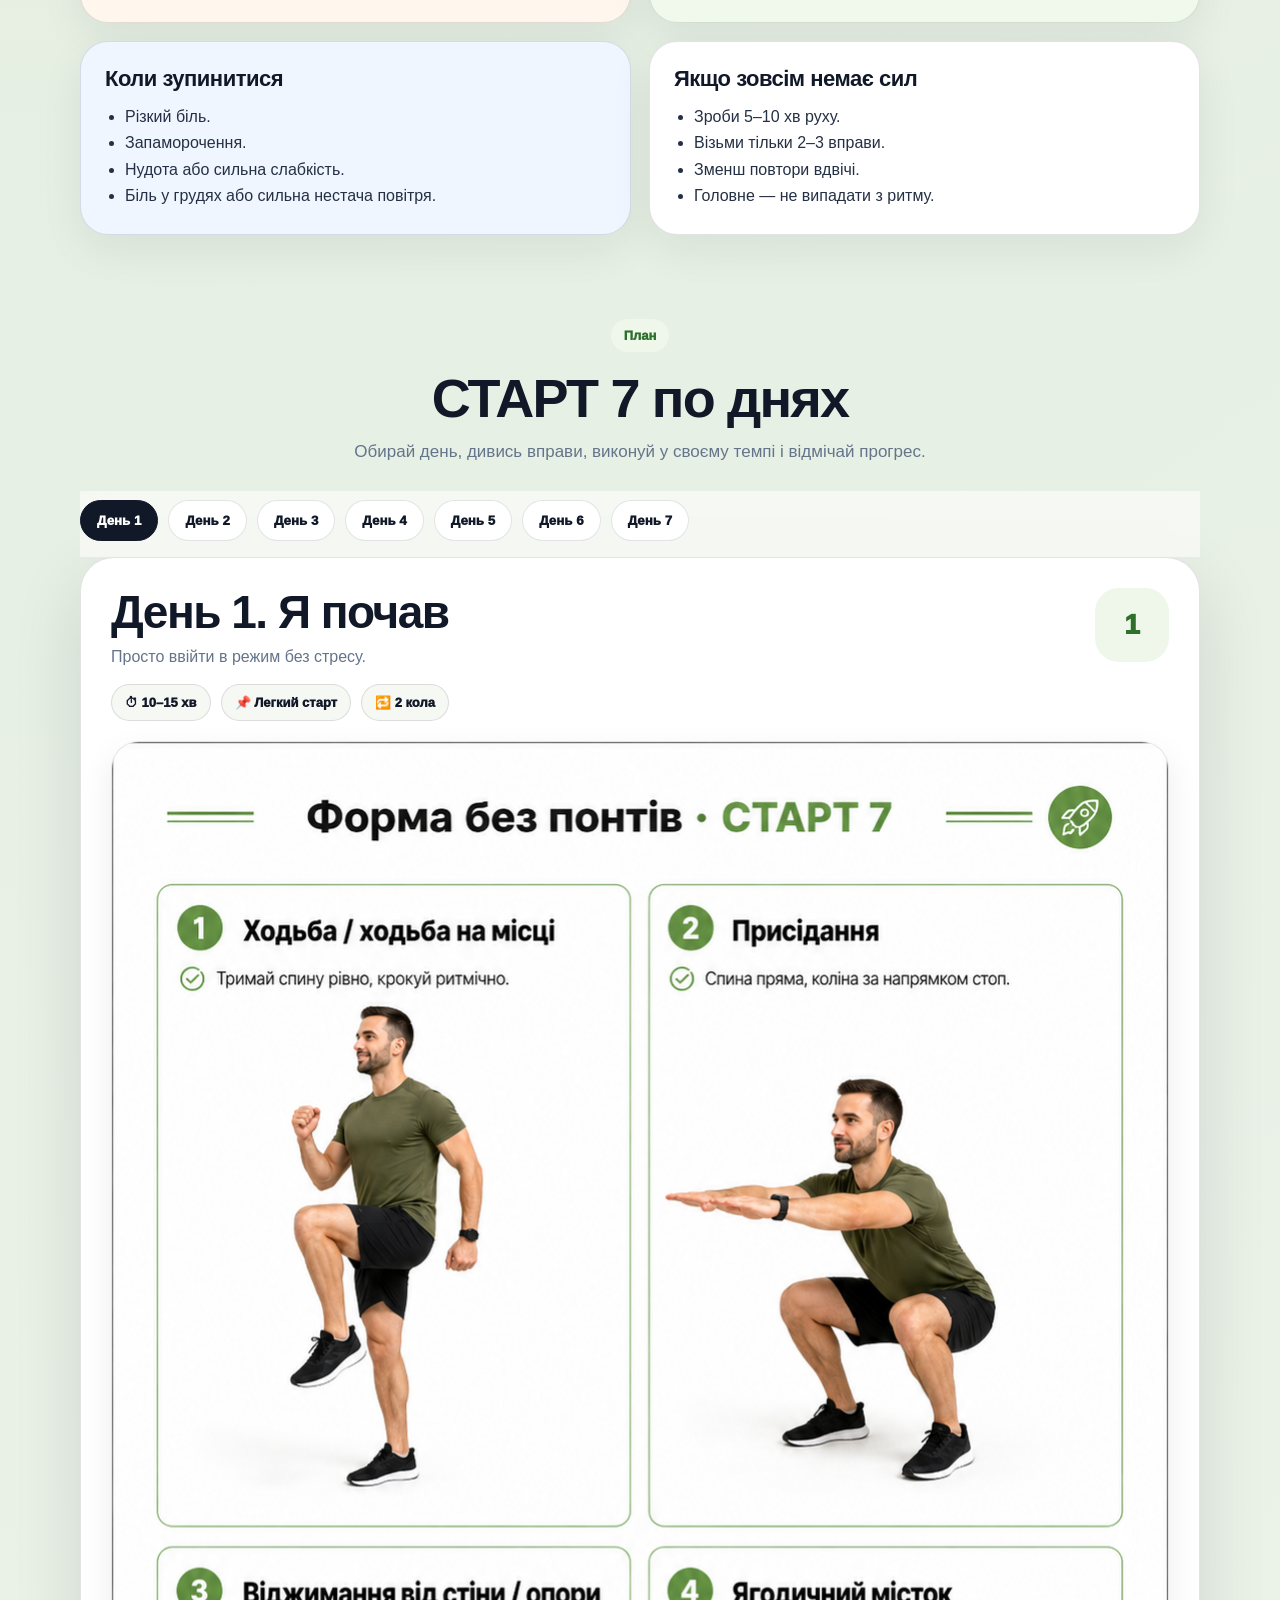
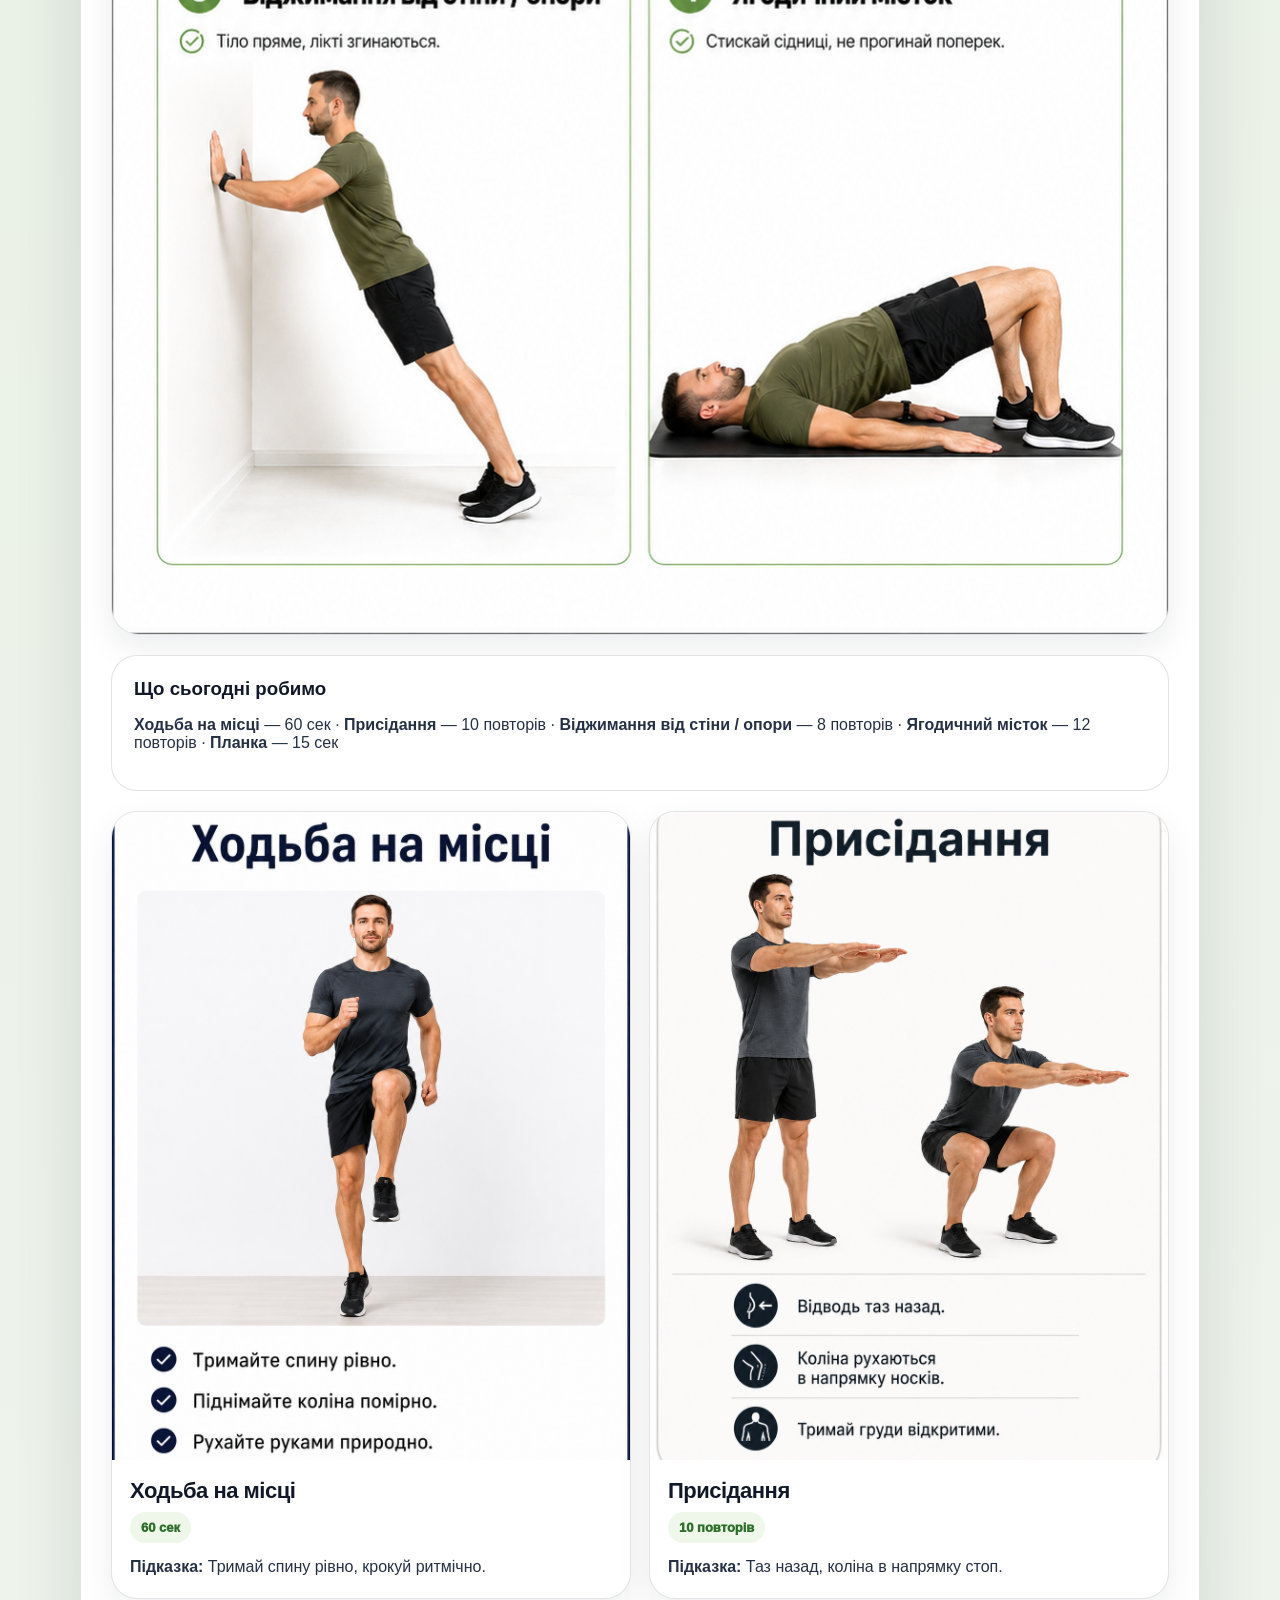
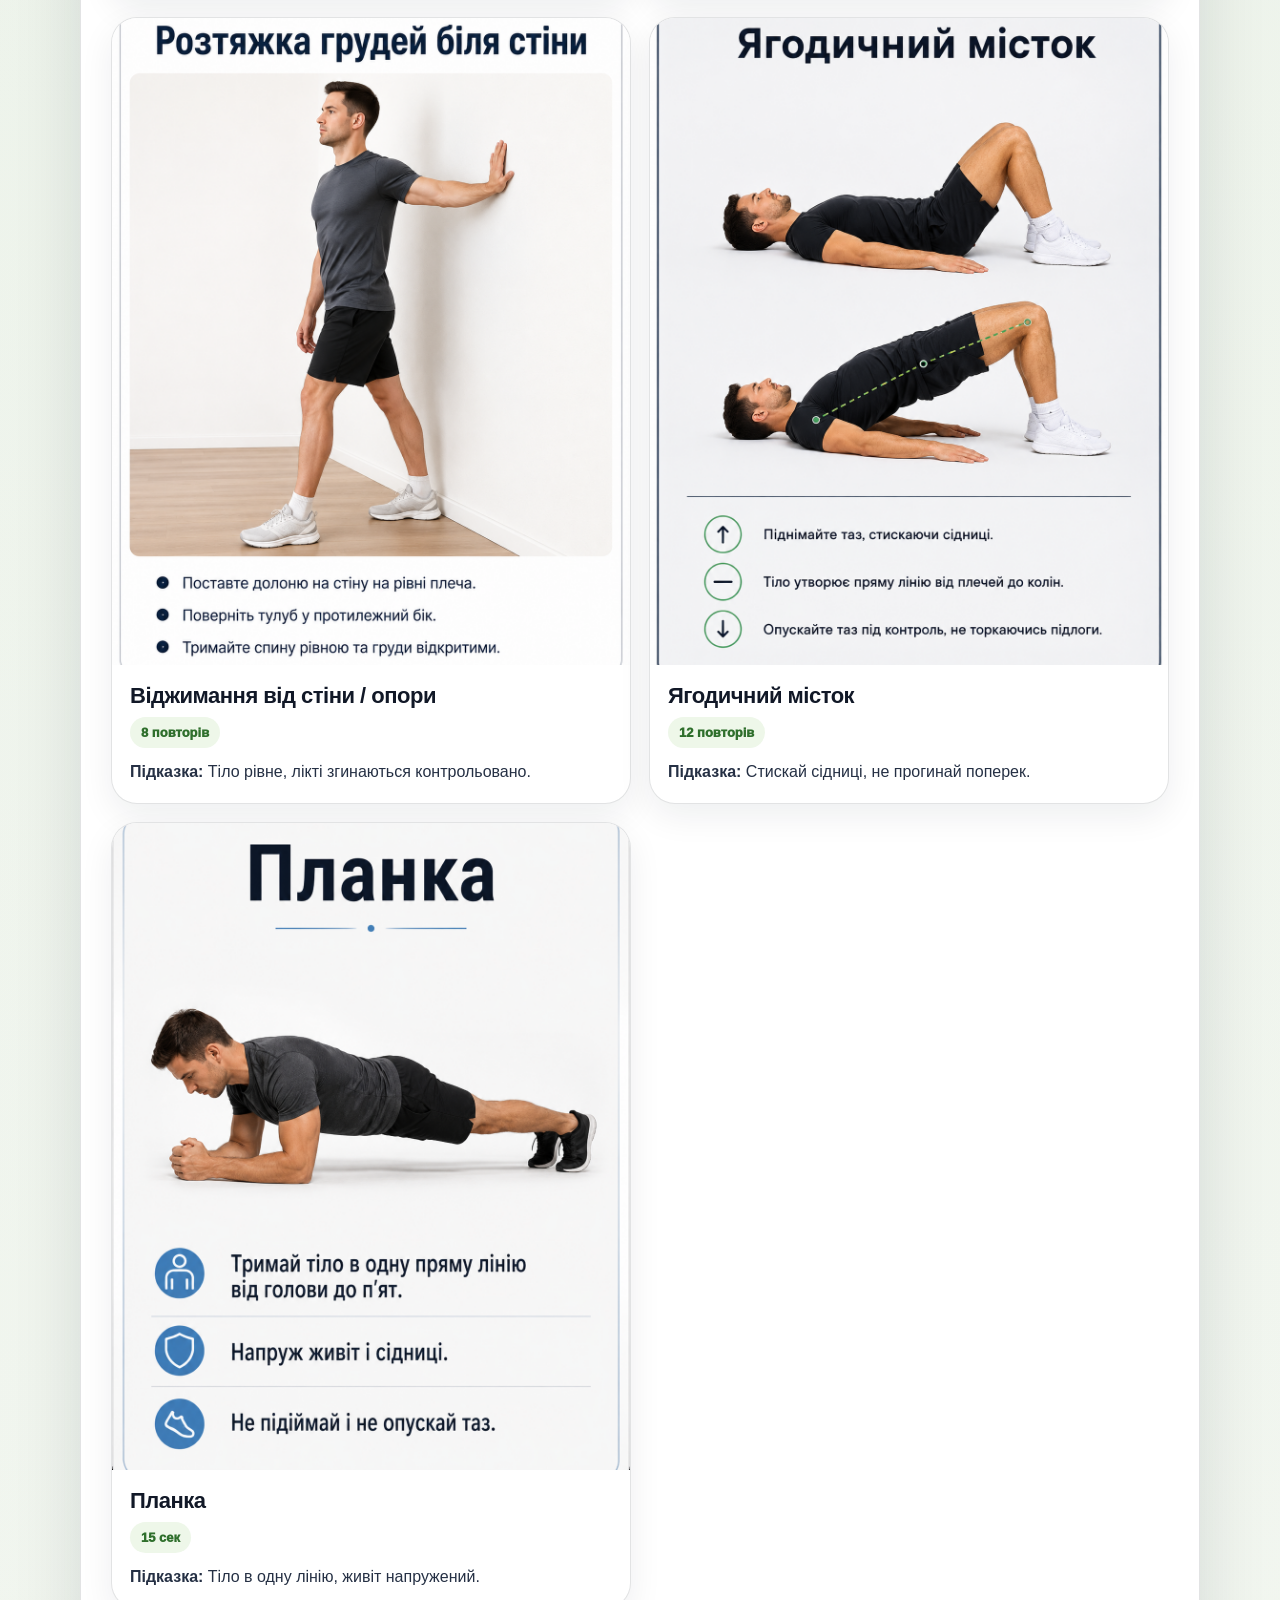
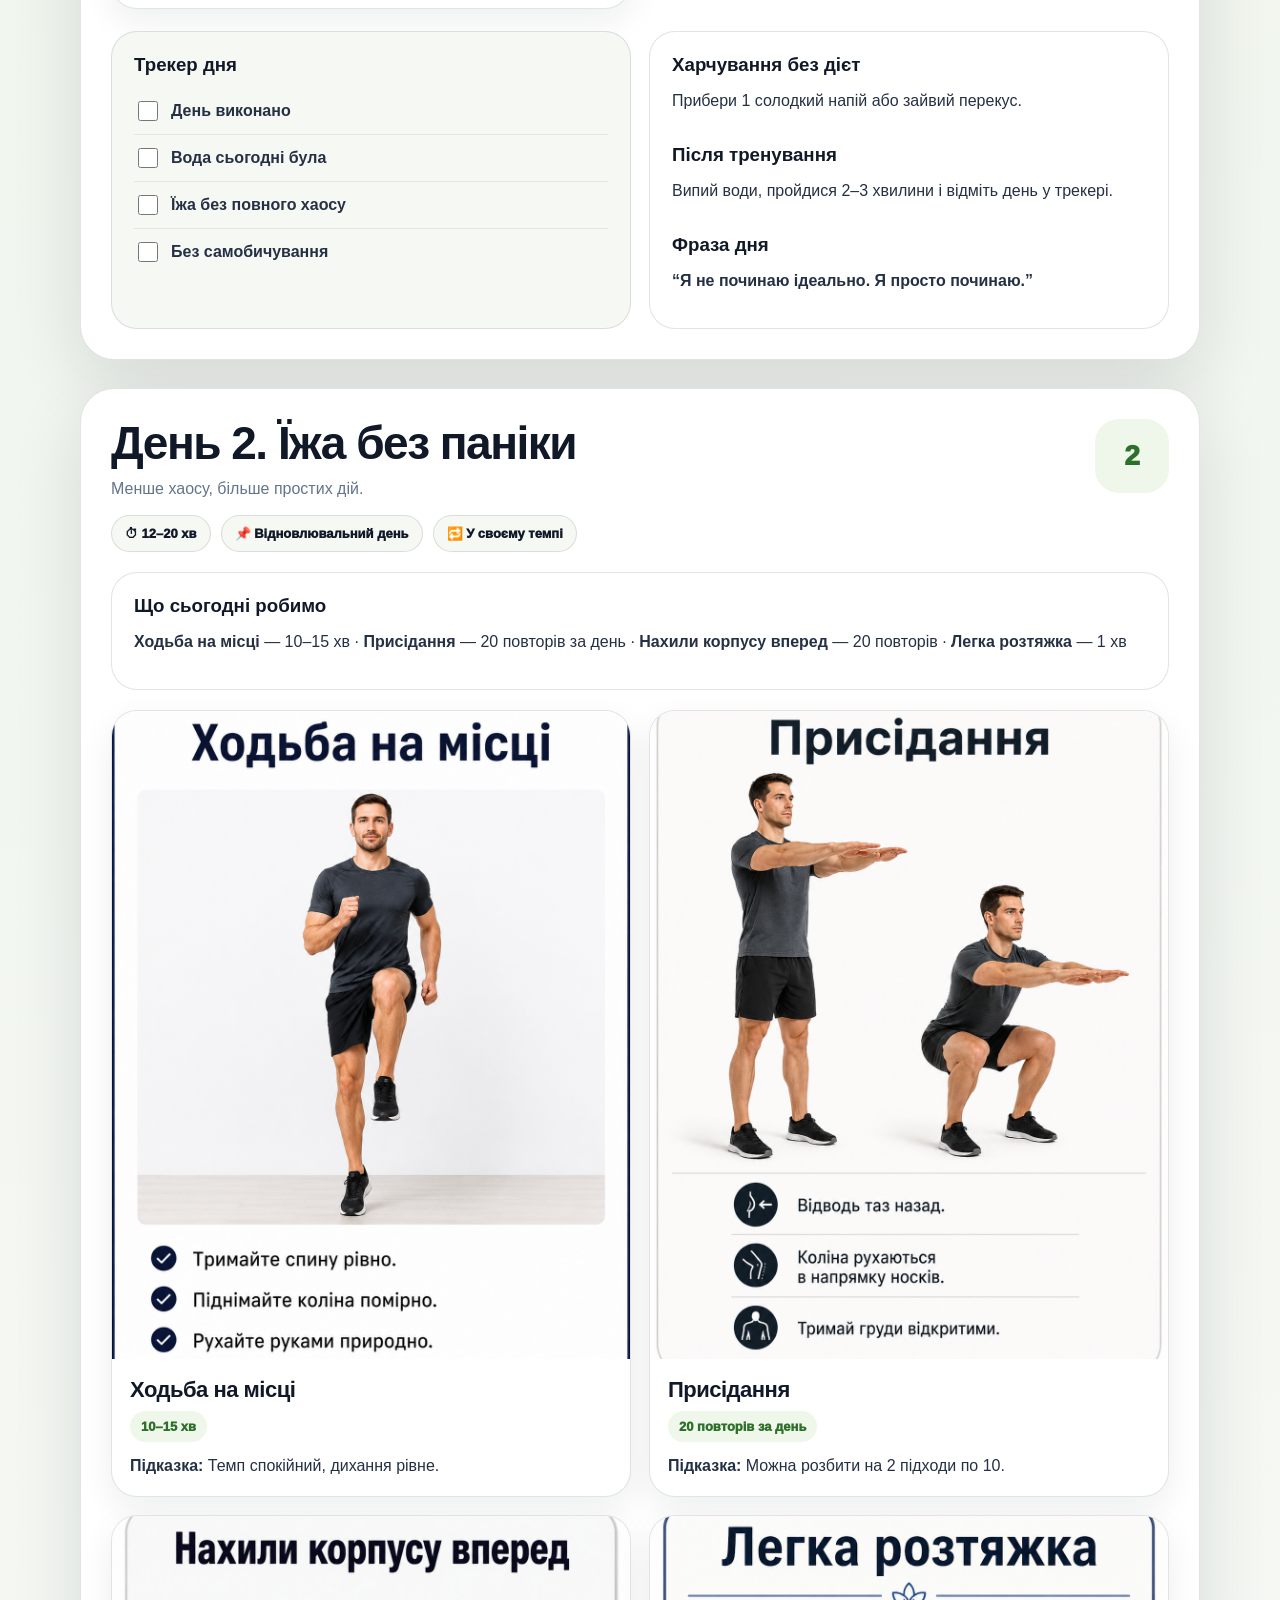
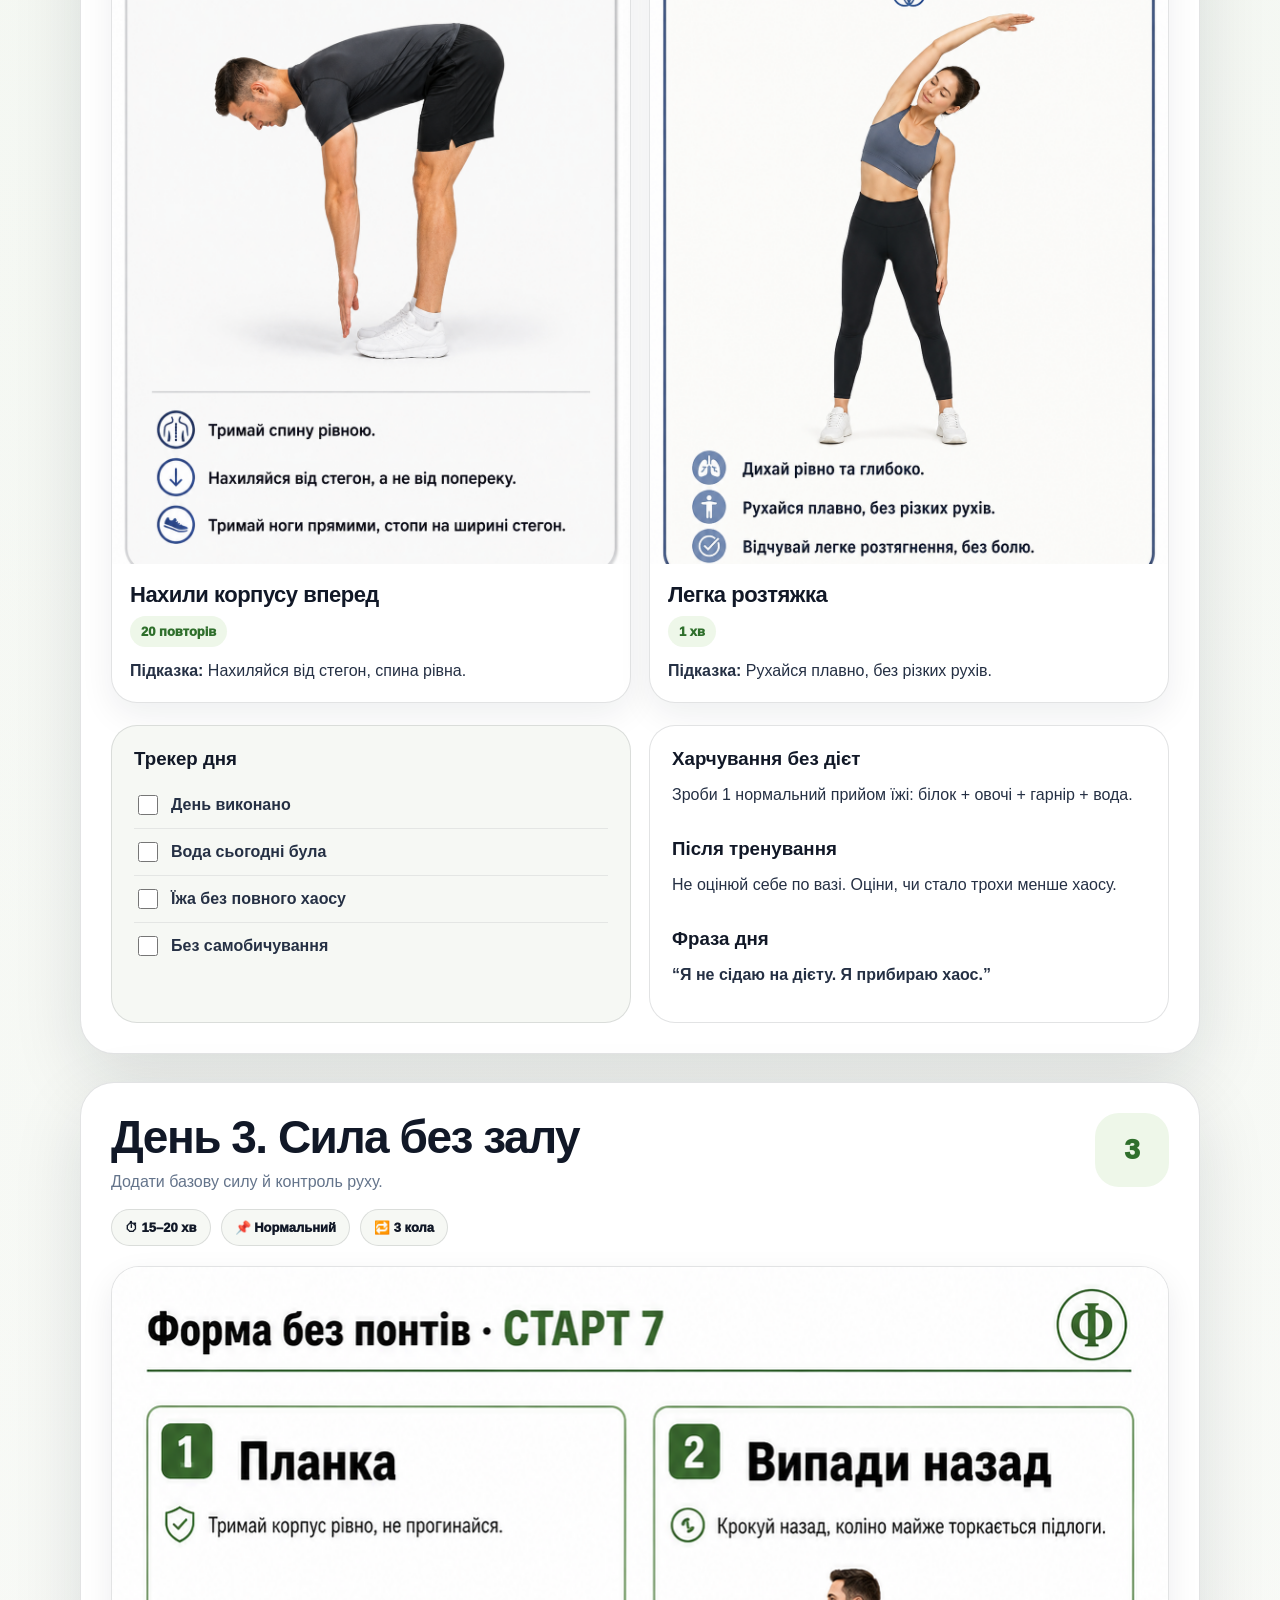
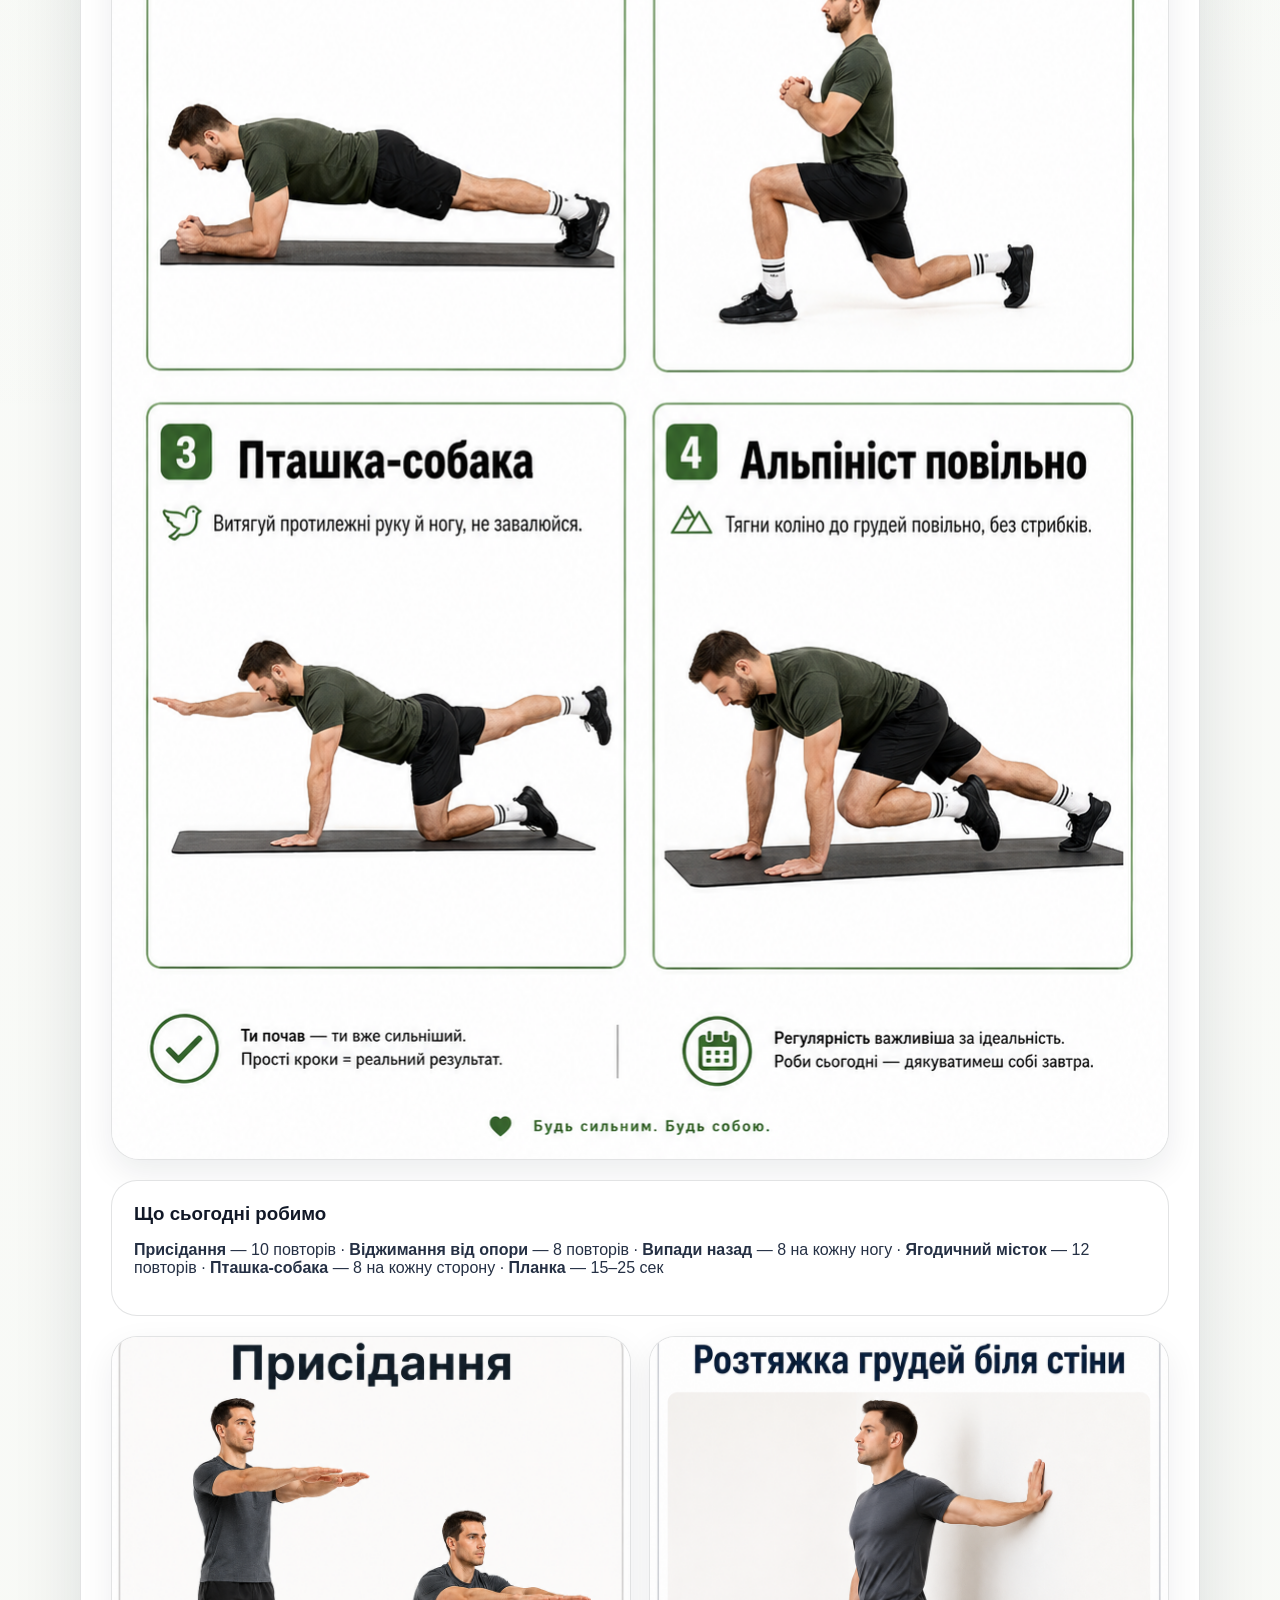
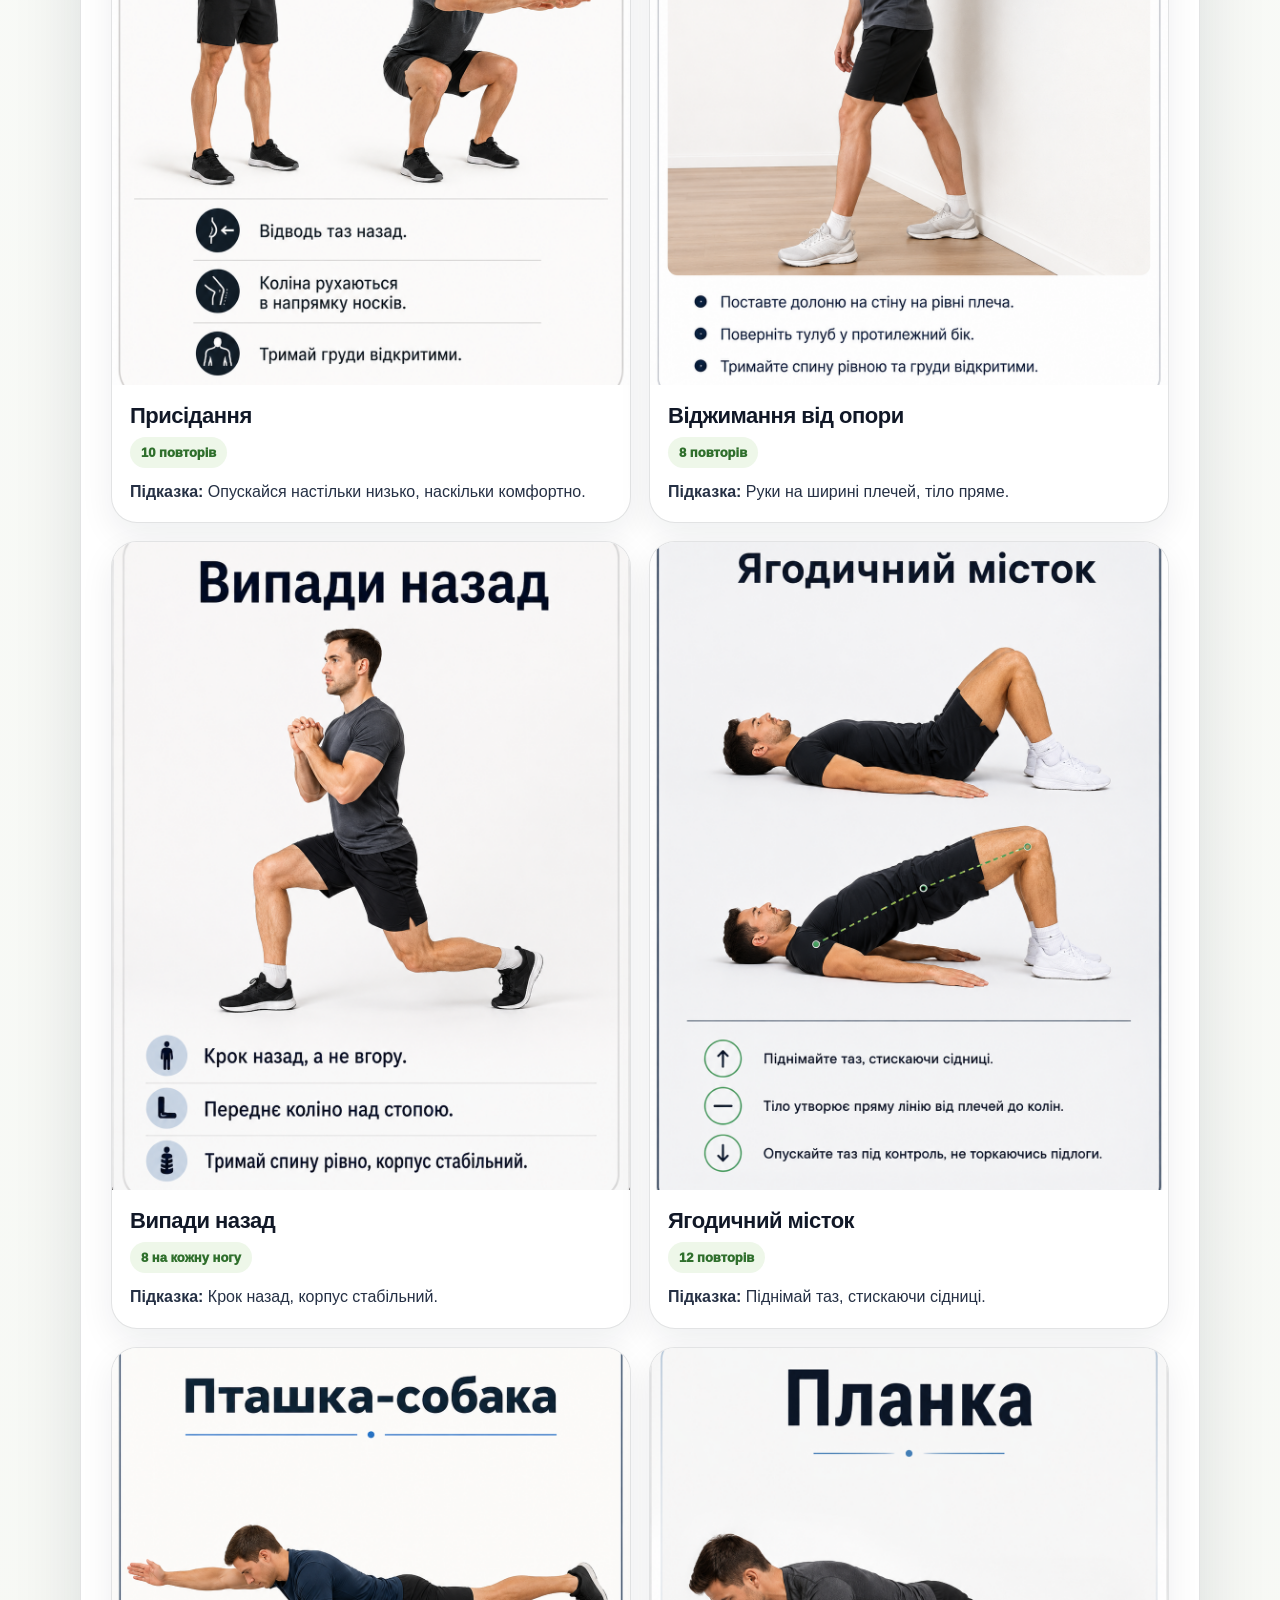
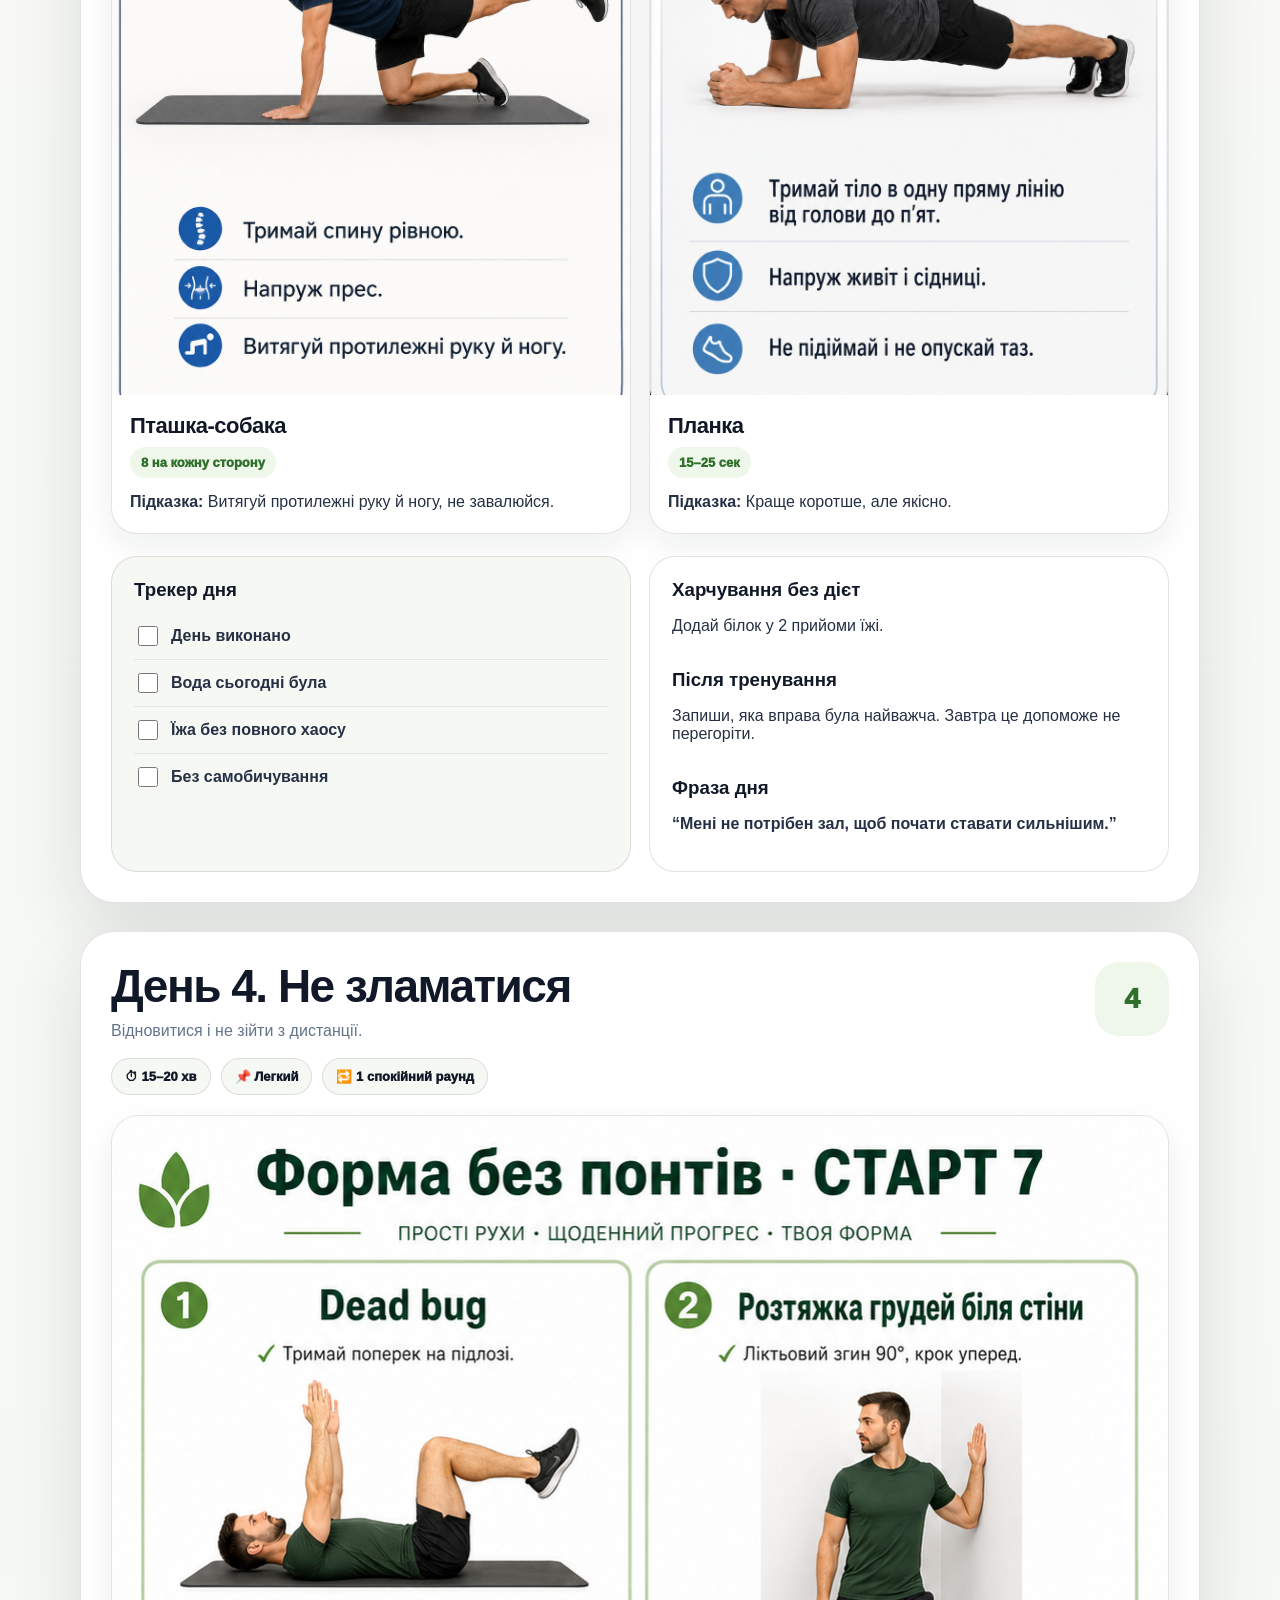
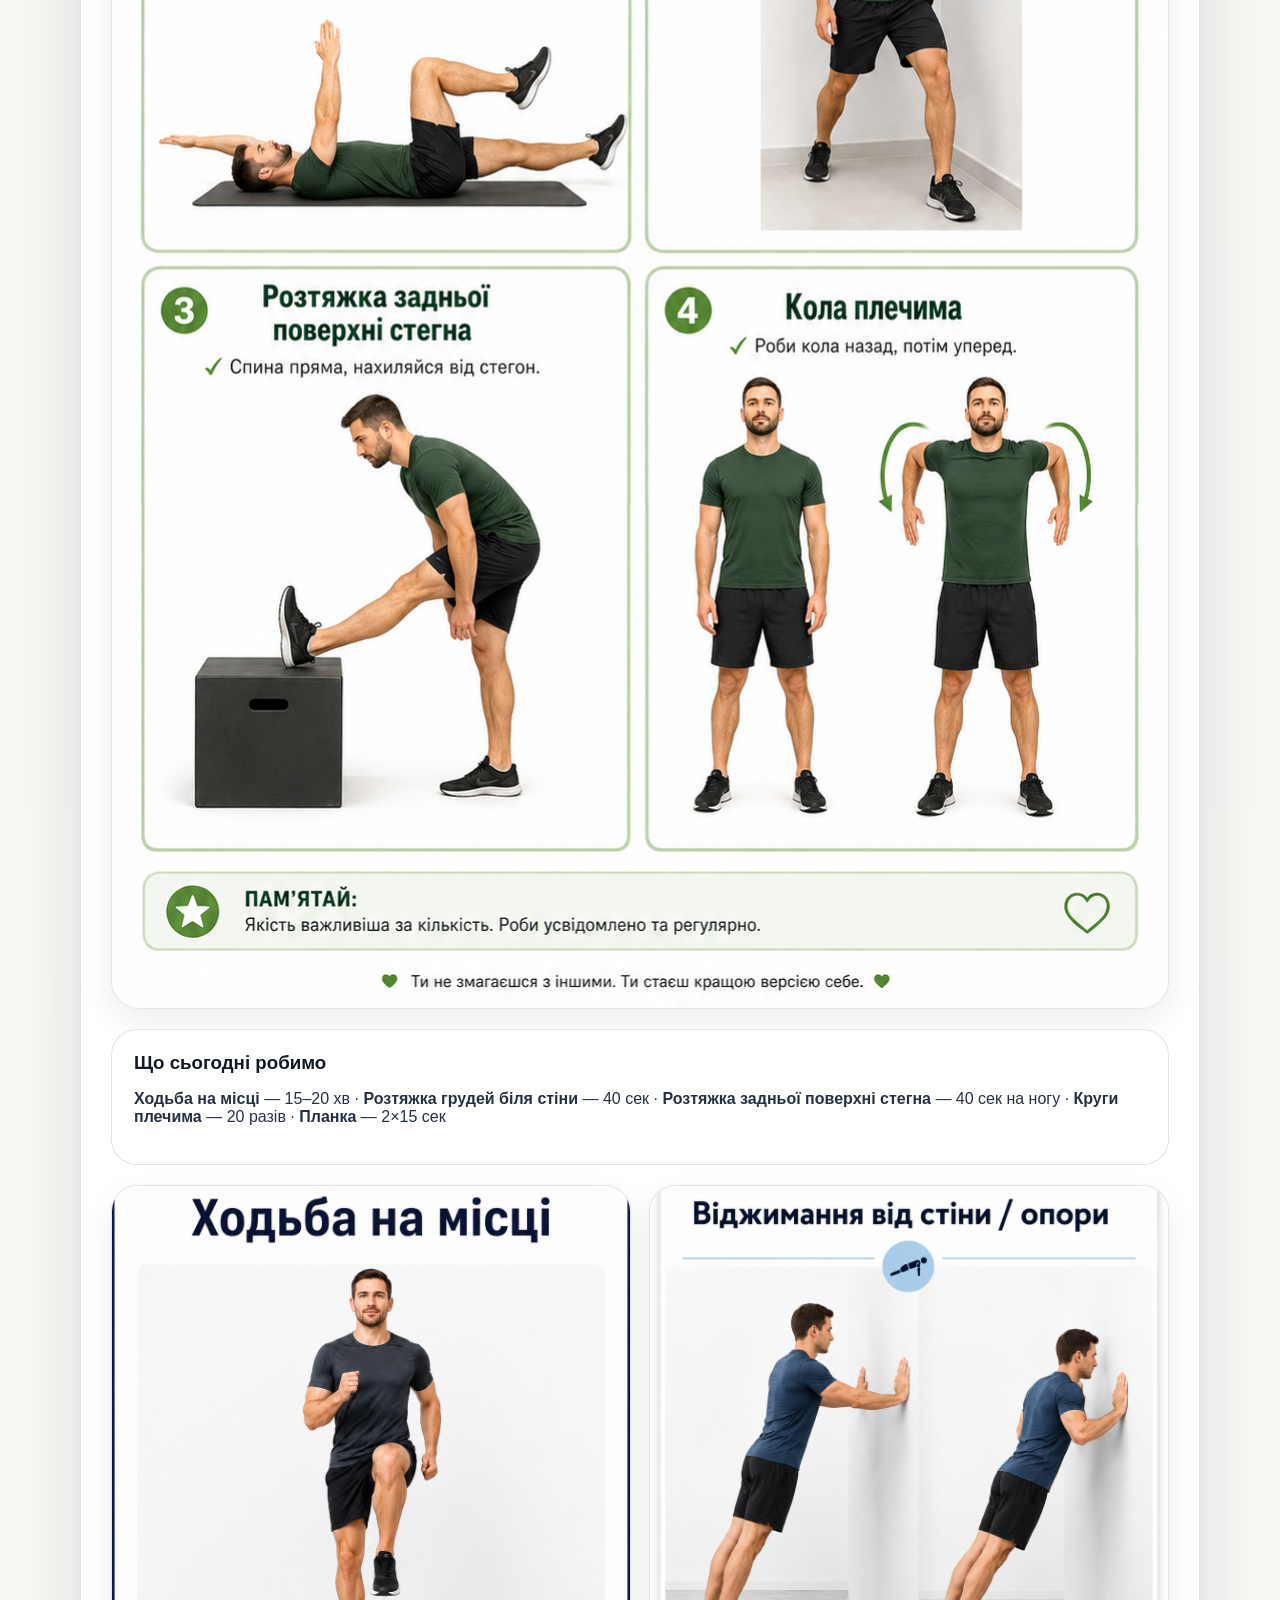
==== commit 008a7c1f: "Update start7.html" ====
--- a/start7.html
+++ b/start7.html
@@ -5,24 +5,22 @@
   <meta name="viewport" content="width=device-width, initial-scale=1.0" />
 
   <title>СТАРТ 7 — Форма без понтів</title>
-  <meta name="description" content="СТАРТ 7 — безкоштовний 7-денний домашній план тренувань для новачків від Форма без понтів." />
+  <meta name="description" content="СТАРТ 7 — домашній план тренувань на 7 днів для початку без залу, дієт і понтів." />
 
   <style>
     :root {
-      --bg: #f6f8fb;
-      --dark: #0f172a;
-      --dark-2: #182238;
-      --text: #243044;
+      --bg: #f6f8f4;
+      --dark: #111827;
+      --dark2: #172033;
+      --text: #253044;
       --muted: #64748b;
-      --green: #22c55e;
-      --green-dark: #15803d;
-      --green-soft: #dcfce7;
-      --line: rgba(15, 23, 42, 0.12);
+      --green: #4f8f3a;
+      --green2: #2f6f2c;
+      --soft: #eef7e9;
+      --line: rgba(17, 24, 39, 0.12);
       --card: #ffffff;
-      --orange-soft: #fff7ed;
-      --blue-soft: #eff6ff;
       --shadow: 0 24px 70px rgba(15, 23, 42, 0.12);
-      --radius: 26px;
+      --radius: 28px;
     }
 
     * {
@@ -36,10 +34,10 @@
     body {
       margin: 0;
       font-family: Arial, Helvetica, sans-serif;
+      color: var(--text);
       background:
-        radial-gradient(circle at top left, rgba(34, 197, 94, 0.16), transparent 34%),
-        linear-gradient(180deg, #ffffff 0%, var(--bg) 45%, #ffffff 100%);
-      color: var(--text);
+        radial-gradient(circle at top left, rgba(79, 143, 58, 0.16), transparent 34%),
+        linear-gradient(180deg, #ffffff 0%, var(--bg) 48%, #ffffff 100%);
     }
 
     a {
@@ -47,37 +45,42 @@
       text-decoration: none;
     }
 
+    img {
+      max-width: 100%;
+      display: block;
+    }
+
     .container {
-      width: min(1120px, calc(100% - 32px));
+      width: min(1120px, calc(100% - 28px));
       margin: 0 auto;
     }
 
     .topbar {
       position: sticky;
       top: 0;
-      z-index: 100;
-      background: rgba(255, 255, 255, 0.92);
-      backdrop-filter: blur(18px);
+      z-index: 50;
+      background: rgba(255, 255, 255, 0.94);
+      backdrop-filter: blur(16px);
       border-bottom: 1px solid var(--line);
     }
 
     .nav {
-      min-height: 76px;
+      min-height: 74px;
       display: flex;
       align-items: center;
       justify-content: space-between;
-      gap: 16px;
+      gap: 14px;
     }
 
     .brand {
       font-weight: 950;
-      letter-spacing: -0.8px;
       font-size: 22px;
       color: var(--dark);
+      letter-spacing: -0.8px;
     }
 
     .brand span {
-      color: var(--green-dark);
+      color: var(--green);
     }
 
     .nav-links {
@@ -85,28 +88,22 @@
       align-items: center;
       gap: 14px;
       font-size: 14px;
-      font-weight: 800;
+      font-weight: 900;
       color: var(--muted);
     }
 
     .nav-links a:hover {
-      color: var(--green-dark);
-    }
-
-    .nav-actions {
-      display: flex;
-      align-items: center;
-      gap: 10px;
+      color: var(--green);
     }
 
     .menu-btn {
       display: none;
+      width: 44px;
+      height: 44px;
+      border-radius: 14px;
       border: 0;
       background: var(--dark);
       color: #fff;
-      width: 44px;
-      height: 44px;
-      border-radius: 14px;
       font-size: 22px;
       cursor: pointer;
     }
@@ -120,20 +117,15 @@
       gap: 8px;
       padding: 14px 18px;
       border-radius: 999px;
-      font-weight: 900;
+      font-weight: 950;
       font-size: 14px;
       transition: 0.2s ease;
     }
 
     .btn.primary {
       background: var(--green);
-      color: #052e16;
-      box-shadow: 0 12px 30px rgba(34, 197, 94, 0.25);
-    }
-
-    .btn.primary:hover {
-      transform: translateY(-2px);
-      box-shadow: 0 16px 38px rgba(34, 197, 94, 0.33);
+      color: #fff;
+      box-shadow: 0 14px 30px rgba(79, 143, 58, 0.28);
     }
 
     .btn.dark {
@@ -147,147 +139,158 @@
       border: 1px solid var(--line);
     }
 
-    .btn.full {
-      width: 100%;
+    .btn:hover {
+      transform: translateY(-2px);
     }
 
     .hero {
-      padding: 64px 0 36px;
+      padding: 54px 0 34px;
     }
 
     .hero-grid {
       display: grid;
-      grid-template-columns: 1.15fr 0.85fr;
-      gap: 28px;
+      grid-template-columns: 1.05fr 0.95fr;
+      gap: 24px;
       align-items: stretch;
     }
 
-    .hero-main,
-    .hero-side {
-      border-radius: 34px;
+    .hero-main {
+      min-height: 520px;
+      border-radius: 36px;
+      padding: 42px;
+      color: #fff;
+      background:
+        radial-gradient(circle at 18% 12%, rgba(79, 143, 58, 0.32), transparent 34%),
+        linear-gradient(135deg, #101827 0%, #1b263b 62%, #0f172a 100%);
       box-shadow: var(--shadow);
-      overflow: hidden;
-    }
-
-    .hero-main {
-      background:
-        radial-gradient(circle at 20% 10%, rgba(34, 197, 94, 0.2), transparent 32%),
-        linear-gradient(135deg, #0f172a 0%, #182238 58%, #0f172a 100%);
-      color: #fff;
-      padding: 42px;
-      min-height: 520px;
       display: flex;
       flex-direction: column;
       justify-content: space-between;
+      overflow: hidden;
     }
 
     .hero-side {
+      border-radius: 36px;
+      padding: 18px;
       background: #fff;
-      padding: 28px;
       border: 1px solid var(--line);
+      box-shadow: var(--shadow);
     }
 
     .tag {
       display: inline-flex;
       width: fit-content;
       align-items: center;
-      gap: 8px;
       border-radius: 999px;
       padding: 9px 13px;
-      background: rgba(34, 197, 94, 0.13);
-      color: var(--green);
+      background: rgba(79, 143, 58, 0.16);
+      color: #b8f7a9;
       font-weight: 950;
       font-size: 13px;
-      margin-bottom: 16px;
-    }
-
-    .tag.dark-text {
-      color: var(--green-dark);
-      background: var(--green-soft);
-    }
-
-    .hero h1 {
+      margin-bottom: 18px;
+    }
+
+    .tag.green {
+      color: var(--green2);
+      background: var(--soft);
+    }
+
+    h1 {
       margin: 0;
       font-size: clamp(42px, 7vw, 78px);
       line-height: 0.95;
       letter-spacing: -3px;
-      max-width: 760px;
     }
 
     .hero p {
+      max-width: 690px;
+      margin: 22px 0 0;
+      color: rgba(255, 255, 255, 0.78);
       font-size: 18px;
       line-height: 1.65;
-      color: rgba(255, 255, 255, 0.78);
-      max-width: 710px;
     }
 
     .hero-actions {
       display: flex;
       flex-wrap: wrap;
       gap: 12px;
-      margin-top: 24px;
+      margin-top: 26px;
     }
 
     .stats {
       display: grid;
       grid-template-columns: repeat(3, 1fr);
       gap: 12px;
-      margin-top: 30px;
+      margin-top: 32px;
     }
 
     .stat {
+      border-radius: 22px;
+      padding: 17px;
       background: rgba(255, 255, 255, 0.08);
       border: 1px solid rgba(255, 255, 255, 0.12);
-      border-radius: 22px;
-      padding: 18px;
     }
 
     .stat strong {
       display: block;
+      color: #fff;
       font-size: 28px;
-      color: #fff;
       margin-bottom: 4px;
     }
 
     .stat span {
-      color: rgba(255, 255, 255, 0.66);
+      color: rgba(255, 255, 255, 0.68);
       font-size: 13px;
-      font-weight: 800;
+      font-weight: 850;
+    }
+
+    .hero-photo {
+      border-radius: 28px;
+      overflow: hidden;
+      border: 1px solid var(--line);
+      background: #f8fafc;
+    }
+
+    .hero-photo img {
+      width: 100%;
+      height: 100%;
+      object-fit: cover;
     }
 
     .side-card {
+      margin-top: 14px;
+      border-radius: 24px;
+      padding: 20px;
       background: var(--bg);
       border: 1px solid var(--line);
-      border-radius: 26px;
-      padding: 20px;
-      margin-bottom: 14px;
-    }
-
-    .side-card h2,
+    }
+
     .side-card h3 {
       margin: 0 0 10px;
       color: var(--dark);
-      letter-spacing: -0.6px;
+      font-size: 21px;
+      letter-spacing: -0.5px;
     }
 
     .side-card p {
       margin: 0;
       color: var(--muted);
-      line-height: 1.55;
+      line-height: 1.6;
     }
 
     .progress {
       height: 12px;
       border-radius: 999px;
-      background: #e2e8f0;
+      background: #dde6d8;
       overflow: hidden;
-      margin-top: 12px;
+      margin-top: 13px;
     }
 
     .progress-fill {
+      width: 0%;
       height: 100%;
-      width: 0%;
-      background: linear-gradient(90deg, var(--green), #86efac);
+      border-radius: 999px;
+      background: linear-gradient(90deg, var(--green), #9dd98e);
       transition: 0.3s ease;
     }
 
@@ -329,23 +332,23 @@
     }
 
     .info-card {
+      padding: 24px;
+      border-radius: var(--radius);
       background: #fff;
       border: 1px solid var(--line);
-      border-radius: var(--radius);
-      padding: 24px;
       box-shadow: 0 14px 44px rgba(15, 23, 42, 0.07);
     }
 
+    .info-card.green {
+      background: #f0f9eb;
+    }
+
     .info-card.orange {
-      background: var(--orange-soft);
-    }
-
-    .info-card.green {
-      background: #f0fdf4;
+      background: #fff7ed;
     }
 
     .info-card.blue {
-      background: var(--blue-soft);
+      background: #eff6ff;
     }
 
     .info-card h3 {
@@ -357,8 +360,8 @@
 
     .info-card p,
     .info-card li {
+      line-height: 1.65;
       color: var(--text);
-      line-height: 1.65;
     }
 
     .info-card ul {
@@ -367,15 +370,15 @@
     }
 
     .days-tabs {
+      position: sticky;
+      top: 74px;
+      z-index: 40;
       display: flex;
       gap: 10px;
       overflow-x: auto;
-      padding: 8px 0 16px;
-      position: sticky;
-      top: 76px;
-      background: rgba(246, 248, 251, 0.93);
-      backdrop-filter: blur(15px);
-      z-index: 50;
+      padding: 9px 0 16px;
+      background: rgba(246, 248, 244, 0.94);
+      backdrop-filter: blur(14px);
     }
 
     .day-tab {
@@ -396,13 +399,13 @@
     }
 
     .day {
+      scroll-margin-top: 150px;
+      margin-bottom: 28px;
+      border-radius: 34px;
+      padding: 30px;
       background: #fff;
       border: 1px solid var(--line);
-      border-radius: 34px;
       box-shadow: var(--shadow);
-      padding: 30px;
-      margin-bottom: 28px;
-      scroll-margin-top: 150px;
     }
 
     .day-header {
@@ -410,26 +413,25 @@
       grid-template-columns: 1fr auto;
       gap: 16px;
       align-items: start;
-      margin-bottom: 22px;
+      margin-bottom: 20px;
     }
 
     .day-number {
       width: 74px;
       height: 74px;
       border-radius: 24px;
-      background: var(--green-soft);
-      color: var(--green-dark);
-      display: flex;
-      align-items: center;
-      justify-content: center;
-      font-size: 26px;
+      background: var(--soft);
+      color: var(--green2);
+      display: grid;
+      place-items: center;
+      font-size: 28px;
       font-weight: 950;
     }
 
     .day h2 {
       margin: 0 0 8px;
+      color: var(--dark);
       font-size: clamp(28px, 5vw, 46px);
-      color: var(--dark);
       letter-spacing: -1.5px;
       line-height: 1.05;
     }
@@ -437,8 +439,8 @@
     .day-lead {
       margin: 0;
       color: var(--muted);
+      font-size: 16px;
       line-height: 1.6;
-      font-size: 16px;
     }
 
     .meta {
@@ -449,35 +451,56 @@
     }
 
     .pill {
+      border-radius: 999px;
+      padding: 10px 13px;
       background: var(--bg);
       border: 1px solid var(--line);
-      padding: 10px 13px;
-      border-radius: 999px;
+      color: var(--dark);
       font-size: 13px;
-      font-weight: 900;
-      color: var(--dark);
+      font-weight: 950;
+    }
+
+    .featured {
+      margin: 20px 0;
+      border-radius: 28px;
+      overflow: hidden;
+      border: 1px solid var(--line);
+      background: #fff;
+      box-shadow: 0 12px 32px rgba(15, 23, 42, 0.08);
+    }
+
+    .featured img {
+      width: 100%;
+      object-fit: cover;
     }
 
     .exercise-grid {
       display: grid;
       grid-template-columns: repeat(2, 1fr);
       gap: 18px;
-      margin-top: 22px;
+      margin-top: 20px;
     }
 
     .exercise-card {
+      overflow: hidden;
+      border-radius: 26px;
+      background: #fff;
       border: 1px solid var(--line);
-      border-radius: 26px;
-      overflow: hidden;
-      background: #fff;
       box-shadow: 0 12px 34px rgba(15, 23, 42, 0.07);
     }
 
-    .exercise-head {
-      padding: 18px 18px 0;
-    }
-
-    .exercise-head h3 {
+    .exercise-card img {
+      width: 100%;
+      aspect-ratio: 4 / 5;
+      object-fit: cover;
+      background: #f8fafc;
+    }
+
+    .exercise-body {
+      padding: 18px;
+    }
+
+    .exercise-body h3 {
       margin: 0 0 8px;
       color: var(--dark);
       font-size: 22px;
@@ -486,45 +509,19 @@
 
     .amount {
       display: inline-flex;
-      background: var(--green-soft);
-      color: var(--green-dark);
+      margin-bottom: 12px;
       border-radius: 999px;
       padding: 8px 11px;
+      background: var(--soft);
+      color: var(--green2);
       font-weight: 950;
       font-size: 13px;
     }
 
-    .visual {
-      margin: 16px 18px;
-      border-radius: 22px;
-      background:
-        linear-gradient(180deg, #f8fafc 0%, #eef2f7 100%);
-      border: 1px solid rgba(15, 23, 42, 0.08);
-      min-height: 230px;
-      display: flex;
-      align-items: center;
-      justify-content: center;
-      overflow: hidden;
-    }
-
-    .visual svg {
-      width: 100%;
-      height: 230px;
-      display: block;
-    }
-
-    .exercise-body {
-      padding: 0 18px 18px;
-    }
-
     .exercise-body p {
       margin: 0;
+      line-height: 1.55;
       color: var(--text);
-      line-height: 1.55;
-    }
-
-    .exercise-body strong {
-      color: var(--dark);
     }
 
     .day-bottom {
@@ -534,14 +531,20 @@
       margin-top: 22px;
     }
 
-    .tracker {
+    .tracker,
+    .note-box {
+      border-radius: 26px;
+      padding: 22px;
       background: var(--bg);
       border: 1px solid var(--line);
-      border-radius: 26px;
-      padding: 22px;
-    }
-
-    .tracker h3 {
+    }
+
+    .note-box {
+      background: #fff;
+    }
+
+    .tracker h3,
+    .note-box h3 {
       margin: 0 0 12px;
       color: var(--dark);
     }
@@ -552,8 +555,8 @@
       gap: 10px;
       padding: 10px 0;
       border-bottom: 1px solid rgba(15, 23, 42, 0.08);
+      font-weight: 850;
       color: var(--text);
-      font-weight: 800;
     }
 
     .check-row:last-child {
@@ -566,36 +569,18 @@
       accent-color: var(--green);
     }
 
-    .note-box {
-      background: #fff;
-      border: 1px solid var(--line);
-      border-radius: 26px;
-      padding: 22px;
-    }
-
-    .note-box h3 {
-      margin: 0 0 10px;
-      color: var(--dark);
-    }
-
-    .note-box p {
-      margin: 0;
-      color: var(--text);
-      line-height: 1.65;
-    }
-
     .cta {
-      background:
-        radial-gradient(circle at top left, rgba(34, 197, 94, 0.22), transparent 35%),
-        linear-gradient(135deg, #0f172a 0%, #182238 100%);
       border-radius: 34px;
       padding: 36px;
       color: #fff;
+      background:
+        radial-gradient(circle at top left, rgba(79, 143, 58, 0.28), transparent 35%),
+        linear-gradient(135deg, #0f172a 0%, #1b263b 100%);
+      box-shadow: var(--shadow);
       display: grid;
       grid-template-columns: 1fr auto;
       gap: 24px;
       align-items: center;
-      box-shadow: var(--shadow);
     }
 
     .cta h2 {
@@ -607,58 +592,24 @@
 
     .cta p {
       margin: 0;
-      color: rgba(255, 255, 255, 0.72);
+      color: rgba(255, 255, 255, 0.74);
       line-height: 1.65;
     }
 
     .footer {
-      padding: 30px 0 50px;
+      padding: 30px 0 52px;
       text-align: center;
       color: var(--muted);
-      font-weight: 800;
-    }
-
-    .svg-line {
-      stroke: #0f172a;
-      stroke-width: 10;
-      stroke-linecap: round;
-      stroke-linejoin: round;
-      fill: none;
-    }
-
-    .svg-thin {
-      stroke: #22c55e;
-      stroke-width: 6;
-      stroke-linecap: round;
-      stroke-linejoin: round;
-      fill: none;
-    }
-
-    .svg-head {
-      fill: #0f172a;
-    }
-
-    .svg-floor {
-      stroke: rgba(15, 23, 42, 0.18);
-      stroke-width: 5;
-      stroke-linecap: round;
-    }
-
-    .svg-wall {
-      stroke: rgba(15, 23, 42, 0.2);
-      stroke-width: 5;
-      stroke-linecap: round;
-    }
-
-    .svg-label {
-      font-family: Arial, Helvetica, sans-serif;
-      font-size: 20px;
+      font-weight: 850;
+    }
+
+    .image-missing {
+      padding: 20px;
+      background: #fff1f2;
+      color: #9f1239;
+      border: 1px solid #fecdd3;
+      border-radius: 18px;
       font-weight: 900;
-      fill: #15803d;
-    }
-
-    .hidden {
-      display: none !important;
     }
 
     @media (max-width: 900px) {
@@ -673,17 +624,17 @@
 
       .nav-links {
         position: absolute;
-        left: 16px;
-        right: 16px;
         top: 82px;
-        background: #fff;
-        border: 1px solid var(--line);
-        border-radius: 24px;
-        box-shadow: var(--shadow);
-        padding: 16px;
+        left: 14px;
+        right: 14px;
         display: none;
         flex-direction: column;
         align-items: stretch;
+        padding: 16px;
+        border-radius: 24px;
+        background: #fff;
+        border: 1px solid var(--line);
+        box-shadow: var(--shadow);
       }
 
       .nav-links.active {
@@ -700,26 +651,21 @@
         justify-content: center;
       }
 
+      .hero-main {
+        min-height: auto;
+        padding: 28px;
+      }
+
       .stats {
         grid-template-columns: 1fr;
       }
 
-      .hero-main {
-        padding: 28px;
-        min-height: auto;
-      }
-
       .day {
         padding: 22px;
       }
 
       .day-header {
         grid-template-columns: 1fr;
-      }
-
-      .day-number {
-        width: 64px;
-        height: 64px;
       }
     }
 
@@ -728,59 +674,50 @@
         width: min(100% - 22px, 1120px);
       }
 
-      .nav-actions .btn.light {
-        display: none;
-      }
-
       .hero {
         padding-top: 30px;
       }
 
-      .hero-main {
-        border-radius: 26px;
-      }
-
-      .hero h1 {
-        letter-spacing: -2px;
-      }
-
-      .hero-actions .btn {
-        width: 100%;
-      }
-
-      .visual {
-        min-height: 190px;
-      }
-
-      .visual svg {
-        height: 190px;
-      }
-
-      .cta {
-        padding: 26px;
-      }
-
+      .hero-actions .btn,
       .cta .btn {
         width: 100%;
       }
+
+      .hero-main,
+      .hero-side,
+      .day,
+      .cta {
+        border-radius: 26px;
+      }
+
+      h1 {
+        letter-spacing: -2px;
+      }
+
+      .exercise-card img {
+        aspect-ratio: 1 / 1;
+      }
     }
 
     @media print {
-      body {
-        background: #fff;
-      }
-
       .topbar,
       .hero-actions,
       .days-tabs,
-      .cta .btn,
-      .nav-actions,
-      .menu-btn {
+      .cta .btn {
         display: none !important;
       }
 
-      .hero {
-        padding: 0;
+      body {
+        background: #fff;
+      }
+
+      .hero-main,
+      .hero-side,
+      .day,
+      .info-card,
+      .exercise-card,
+      .cta {
+        box-shadow: none !important;
       }
 
       .hero-grid,
@@ -792,18 +729,9 @@
         grid-template-columns: 1fr;
       }
 
-      .hero-main,
-      .hero-side,
-      .day,
-      .info-card,
-      .exercise-card,
-      .cta {
-        box-shadow: none !important;
-      }
-
       .day {
+        break-before: page;
         page-break-before: always;
-        break-before: page;
       }
 
       .exercise-card,
@@ -830,10 +758,7 @@
         <a href="index.html#contact">Заявка</a>
       </nav>
 
-      <div class="nav-actions">
-        <button class="btn light" type="button" id="printBtn">Зберегти PDF</button>
-        <button class="menu-btn" type="button" id="menuBtn" aria-label="Відкрити меню">☰</button>
-      </div>
+      <button class="menu-btn" type="button" id="menuBtn" aria-label="Відкрити меню">☰</button>
     </div>
   </header>
 
@@ -845,24 +770,21 @@
             <div class="tag">СТАРТ 7 · Безкоштовний план</div>
             <h1>7 днів, щоб почати без хаосу</h1>
             <p>
-              Це не марафон “вбий себе за тиждень”. Це простий домашній старт:
-              кожен день має вправи, схеми виконання, харчування без дієт,
-              трекер і маленький крок, який реально зробити.
+              Простий домашній старт: вправи з нормальними картинками,
+              підказки по техніці, харчування без дієт, трекер і зрозумілий шлях на кожен день.
             </p>
 
             <div class="hero-actions">
               <a class="btn primary" href="#days">Почати з Дня 1</a>
-              <button class="btn light" type="button" id="printBtnHero">Зберегти як PDF</button>
-              <a class="btn dark" href="https://www.tiktok.com/@forma_bez_pontiv" target="_blank" rel="noopener noreferrer">
-                TikTok
-              </a>
+              <button class="btn light" type="button" id="printBtn">Зберегти як PDF</button>
+              <a class="btn dark" href="index.html#contact">Залишити заявку</a>
             </div>
           </div>
 
           <div class="stats">
             <div class="stat">
               <strong>7</strong>
-              <span>днів простого старту</span>
+              <span>днів старту</span>
             </div>
             <div class="stat">
               <strong>10–25</strong>
@@ -870,37 +792,28 @@
             </div>
             <div class="stat">
               <strong>0</strong>
-              <span>залів, понтів і магії</span>
+              <span>залів і понтів</span>
             </div>
           </div>
         </div>
 
         <aside class="hero-side">
+          <div class="hero-photo">
+            <img src="start7-img/F260B720-B651-4429-98F7-0B8CC46AE5A4.png" alt="Форма без понтів старт 7" />
+          </div>
+
           <div class="side-card">
-            <h2>Твій прогрес</h2>
-            <p>Відмічай виконані дні. Сайт запам’ятає твої галочки на цьому пристрої.</p>
+            <h3>Твій прогрес</h3>
+            <p>Відмічай виконані дні. Сайт запам’ятає галочки на цьому пристрої.</p>
             <div class="progress">
               <div class="progress-fill" id="progressFill"></div>
             </div>
-            <p style="margin-top: 10px; font-weight: 900; color: #0f172a;" id="progressText">
-              0 з 7 днів
-            </p>
+            <p style="margin-top:10px; font-weight:950; color:#111827;" id="progressText">0 з 7 днів виконано</p>
           </div>
 
           <div class="side-card">
-            <h3>Як користуватись</h3>
-            <p>
-              Вибери день, зроби розминку, виконай вправи у своєму темпі,
-              відміть трекер і повернись завтра.
-            </p>
-          </div>
-
-          <div class="side-card">
-            <h3>Важливо</h3>
-            <p>
-              Якщо є травми, тиск, біль у спині/колінах або проблеми зі здоров’ям —
-              краще порадитись із лікарем перед стартом.
-            </p>
+            <h3>Головне правило</h3>
+            <p>Краще зробити просту версію, ніж ідеально нічого не зробити.</p>
           </div>
         </aside>
       </div>
@@ -909,11 +822,10 @@
     <section class="section" id="before">
       <div class="container">
         <div class="section-title">
-          <div class="tag dark-text">Перед стартом</div>
-          <h2>Що треба знати перед першим днем</h2>
+          <div class="tag green">Перед стартом</div>
+          <h2>Як не зірватися в перші дні</h2>
           <p>
-            Цей блок потрібен, щоб не перегоріти і не зробити дурниць на старті.
-            Наша ціль — увійти в режим, а не зламати себе.
+            Цей план не про “вбитися”. Він про те, щоб спокійно ввійти в режим і не перегоріти.
           </p>
         </div>
 
@@ -922,19 +834,17 @@
             <h3>Як не перегоріти</h3>
             <ul>
               <li>Не намагайся зробити ідеально з першого дня.</li>
-              <li>Краще 10 хвилин легко, ніж один раз “вбитися” і кинути.</li>
-              <li>Твоя задача на 7 днів — увійти в ритм.</li>
-              <li>Навіть скорочене тренування рахується.</li>
+              <li>Краще 10 хв легко, ніж один раз “вмерти” і кинути.</li>
+              <li>Твоя задача — ввійти в ритм, а не довести себе до виснаження.</li>
             </ul>
           </article>
 
           <article class="info-card green">
             <h3>Як обрати рівень</h3>
             <ul>
-              <li><strong>Легкий:</strong> 1 коло, менше повторів, довші паузи.</li>
-              <li><strong>Нормальний:</strong> робиш так, як написано в плані.</li>
+              <li><strong>Легкий:</strong> менше повторів, довші паузи.</li>
+              <li><strong>Нормальний:</strong> робиш як написано.</li>
               <li><strong>Важчий:</strong> додаєш 1 коло або верхню межу повторів.</li>
-              <li>Після тренування має бути “я попрацював”, а не “я помираю”.</li>
             </ul>
           </article>
 
@@ -944,18 +854,16 @@
               <li>Різкий біль.</li>
               <li>Запаморочення.</li>
               <li>Нудота або сильна слабкість.</li>
-              <li>Біль у грудях.</li>
-              <li>Сильна нестача повітря.</li>
+              <li>Біль у грудях або сильна нестача повітря.</li>
             </ul>
           </article>
 
           <article class="info-card">
             <h3>Якщо зовсім немає сил</h3>
             <ul>
-              <li>Зроби 5–10 хвилин руху.</li>
+              <li>Зроби 5–10 хв руху.</li>
               <li>Візьми тільки 2–3 вправи.</li>
               <li>Зменш повтори вдвічі.</li>
-              <li>Закінчи легкою розтяжкою.</li>
               <li>Головне — не випадати з ритму.</li>
             </ul>
           </article>
@@ -963,40 +871,12 @@
       </div>
     </section>
 
-    <section class="section">
-      <div class="container">
-        <div class="section-title">
-          <div class="tag dark-text">Безпека</div>
-          <h2>Правила “Форми без понтів”</h2>
-        </div>
-
-        <div class="grid-3">
-          <article class="info-card">
-            <h3>Не треба тренуватись до смерті</h3>
-            <p>Якість важливіша за кількість. Техніка важливіша за швидкість.</p>
-          </article>
-
-          <article class="info-card">
-            <h3>Не треба голодувати</h3>
-            <p>Ми прибираємо хаос, а не сідаємо на жорстку дієту.</p>
-          </article>
-
-          <article class="info-card">
-            <h3>Не треба чекати понеділка</h3>
-            <p>Сьогодні достатньо зробити маленький, але реальний крок.</p>
-          </article>
-        </div>
-      </div>
-    </section>
-
     <section class="section" id="days">
       <div class="container">
         <div class="section-title">
-          <div class="tag dark-text">План</div>
-          <h2>7 днів старту</h2>
-          <p>
-            Обирай день, дивись вправи, виконуй у своєму темпі і відмічай прогрес.
-          </p>
+          <div class="tag green">План</div>
+          <h2>СТАРТ 7 по днях</h2>
+          <p>Обирай день, дивись вправи, виконуй у своєму темпі і відмічай прогрес.</p>
         </div>
 
         <div class="days-tabs" id="daysTabs"></div>
@@ -1011,12 +891,12 @@
             <h2>Що робити після 7 днів?</h2>
             <p>
               Якщо було важко — повтори СТАРТ ще раз. Якщо режим зайшов —
-              переходь на 21 день. Якщо хочеш повну систему з меню —
+              переходь на 21 день. Якщо хочеш повну систему з харчуванням —
               обирай 30 днів фітнесу + меню.
             </p>
           </div>
 
-          <div style="display: grid; gap: 10px;">
+          <div style="display:grid; gap:10px;">
             <a class="btn primary" href="index.html#contact">Залишити заявку</a>
             <a class="btn light" href="index.html">На головний сайт</a>
           </div>
@@ -1026,192 +906,30 @@
   </main>
 
   <footer class="footer">
-    Форма без понтів · СТАРТ 7 · Тренування вдома · Схуднення · Сила
+    Форма без понтів · СТАРТ 7 · Домашні тренування · Без залу
   </footer>
 
   <script>
-    const exercisesSvg = {
-      walk: `
-        <svg viewBox="0 0 420 260" role="img" aria-label="Ходьба на місці">
-          <line class="svg-floor" x1="55" y1="225" x2="365" y2="225"></line>
-          <circle class="svg-head" cx="210" cy="48" r="22"></circle>
-          <path class="svg-line" d="M210 72 L205 126"></path>
-          <path class="svg-line" d="M205 92 L158 120"></path>
-          <path class="svg-line" d="M206 92 L250 116"></path>
-          <path class="svg-line" d="M205 126 L165 185 L135 225"></path>
-          <path class="svg-line" d="M205 126 L245 165 L282 164"></path>
-          <path class="svg-thin" d="M305 72 C338 92 344 130 322 158"></path>
-          <text class="svg-label" x="38" y="38">рух + дихання</text>
-        </svg>
-      `,
-      squat: `
-        <svg viewBox="0 0 420 260" role="img" aria-label="Присідання">
-          <line class="svg-floor" x1="55" y1="225" x2="365" y2="225"></line>
-          <circle class="svg-head" cx="215" cy="55" r="22"></circle>
-          <path class="svg-line" d="M215 80 L200 135"></path>
-          <path class="svg-line" d="M205 100 L150 104"></path>
-          <path class="svg-line" d="M205 100 L260 104"></path>
-          <path class="svg-line" d="M200 135 L155 174 L120 225"></path>
-          <path class="svg-line" d="M200 135 L252 172 L304 225"></path>
-          <path class="svg-thin" d="M120 145 C155 122 245 122 304 145"></path>
-          <text class="svg-label" x="42" y="38">таз назад</text>
-        </svg>
-      `,
-      push: `
-        <svg viewBox="0 0 420 260" role="img" aria-label="Віджимання від стіни або опори">
-          <line class="svg-wall" x1="330" y1="28" x2="330" y2="225"></line>
-          <line class="svg-floor" x1="55" y1="225" x2="365" y2="225"></line>
-          <circle class="svg-head" cx="190" cy="75" r="20"></circle>
-          <path class="svg-line" d="M208 91 L260 124 L305 124"></path>
-          <path class="svg-line" d="M210 92 L175 150 L128 225"></path>
-          <path class="svg-line" d="M260 124 L305 100"></path>
-          <path class="svg-line" d="M260 124 L305 148"></path>
-          <path class="svg-thin" d="M130 125 L310 125"></path>
-          <text class="svg-label" x="42" y="38">тіло рівне</text>
-        </svg>
-      `,
-      bridge: `
-        <svg viewBox="0 0 420 260" role="img" aria-label="Ягодичний місток">
-          <line class="svg-floor" x1="50" y1="225" x2="370" y2="225"></line>
-          <circle class="svg-head" cx="112" cy="190" r="20"></circle>
-          <path class="svg-line" d="M132 188 L195 150 L270 170"></path>
-          <path class="svg-line" d="M270 170 L320 225"></path>
-          <path class="svg-line" d="M195 150 L170 225"></path>
-          <path class="svg-thin" d="M132 188 L195 150 L270 170"></path>
-          <text class="svg-label" x="42" y="38">підніми таз</text>
-        </svg>
-      `,
-      plank: `
-        <svg viewBox="0 0 420 260" role="img" aria-label="Планка">
-          <line class="svg-floor" x1="45" y1="225" x2="375" y2="225"></line>
-          <circle class="svg-head" cx="105" cy="142" r="20"></circle>
-          <path class="svg-line" d="M126 150 L220 160 L325 185"></path>
-          <path class="svg-line" d="M140 160 L105 210"></path>
-          <path class="svg-line" d="M145 162 L155 210"></path>
-          <path class="svg-line" d="M325 185 L352 225"></path>
-          <path class="svg-line" d="M325 185 L300 225"></path>
-          <path class="svg-thin" d="M126 150 L220 160 L325 185"></path>
-          <text class="svg-label" x="42" y="38">одна лінія</text>
-        </svg>
-      `,
-      bend: `
-        <svg viewBox="0 0 420 260" role="img" aria-label="Нахили корпусу вперед">
-          <line class="svg-floor" x1="55" y1="225" x2="365" y2="225"></line>
-          <circle class="svg-head" cx="170" cy="95" r="20"></circle>
-          <path class="svg-line" d="M190 105 L255 150"></path>
-          <path class="svg-line" d="M255 150 L230 225"></path>
-          <path class="svg-line" d="M255 150 L285 225"></path>
-          <path class="svg-line" d="M215 122 L145 174"></path>
-          <path class="svg-line" d="M220 126 L170 190"></path>
-          <path class="svg-thin" d="M252 110 C285 128 303 155 298 190"></path>
-          <text class="svg-label" x="42" y="38">від стегон</text>
-        </svg>
-      `,
-      stretch: `
-        <svg viewBox="0 0 420 260" role="img" aria-label="Легка розтяжка">
-          <line class="svg-floor" x1="55" y1="225" x2="365" y2="225"></line>
-          <circle class="svg-head" cx="210" cy="58" r="21"></circle>
-          <path class="svg-line" d="M210 82 C192 120 195 155 210 185"></path>
-          <path class="svg-line" d="M200 105 C155 80 130 55 120 35"></path>
-          <path class="svg-line" d="M205 130 L165 225"></path>
-          <path class="svg-line" d="M212 185 L260 225"></path>
-          <path class="svg-thin" d="M118 35 C145 32 160 44 170 65"></path>
-          <text class="svg-label" x="42" y="38">м’яко</text>
-        </svg>
-      `,
-      lunge: `
-        <svg viewBox="0 0 420 260" role="img" aria-label="Випади назад">
-          <line class="svg-floor" x1="55" y1="225" x2="365" y2="225"></line>
-          <circle class="svg-head" cx="205" cy="52" r="21"></circle>
-          <path class="svg-line" d="M205 76 L205 132"></path>
-          <path class="svg-line" d="M205 98 L165 124"></path>
-          <path class="svg-line" d="M205 98 L245 124"></path>
-          <path class="svg-line" d="M205 132 L250 172 L310 225"></path>
-          <path class="svg-line" d="M205 132 L160 178 L125 225"></path>
-          <path class="svg-thin" d="M125 225 L310 225"></path>
-          <text class="svg-label" x="42" y="38">крок назад</text>
-        </svg>
-      `,
-      birddog: `
-        <svg viewBox="0 0 420 260" role="img" aria-label="Пташка-собака">
-          <line class="svg-floor" x1="55" y1="225" x2="365" y2="225"></line>
-          <circle class="svg-head" cx="115" cy="124" r="19"></circle>
-          <path class="svg-line" d="M135 130 L220 145 L300 145"></path>
-          <path class="svg-line" d="M145 138 L85 105"></path>
-          <path class="svg-line" d="M220 145 L205 225"></path>
-          <path class="svg-line" d="M300 145 L355 105"></path>
-          <path class="svg-line" d="M245 148 L275 225"></path>
-          <path class="svg-thin" d="M85 105 L65 95"></path>
-          <path class="svg-thin" d="M355 105 L378 94"></path>
-          <text class="svg-label" x="42" y="38">баланс</text>
-        </svg>
-      `,
-      chest: `
-        <svg viewBox="0 0 420 260" role="img" aria-label="Розтяжка грудей біля стіни">
-          <line class="svg-wall" x1="328" y1="25" x2="328" y2="225"></line>
-          <line class="svg-floor" x1="55" y1="225" x2="365" y2="225"></line>
-          <circle class="svg-head" cx="205" cy="65" r="21"></circle>
-          <path class="svg-line" d="M205 90 L205 150"></path>
-          <path class="svg-line" d="M205 105 L328 105"></path>
-          <path class="svg-line" d="M205 150 L165 225"></path>
-          <path class="svg-line" d="M205 150 L255 225"></path>
-          <path class="svg-thin" d="M240 118 C260 150 290 160 315 150"></path>
-          <text class="svg-label" x="42" y="38">груди відкриті</text>
-        </svg>
-      `,
-      hamstring: `
-        <svg viewBox="0 0 420 260" role="img" aria-label="Розтяжка задньої поверхні стегна">
-          <line class="svg-floor" x1="55" y1="225" x2="365" y2="225"></line>
-          <rect x="265" y="185" width="78" height="40" rx="8" fill="rgba(34,197,94,0.18)" stroke="rgba(15,23,42,0.18)" stroke-width="4"></rect>
-          <circle class="svg-head" cx="168" cy="75" r="20"></circle>
-          <path class="svg-line" d="M185 88 L230 135"></path>
-          <path class="svg-line" d="M230 135 L300 185"></path>
-          <path class="svg-line" d="M230 135 L190 225"></path>
-          <path class="svg-line" d="M210 113 L275 175"></path>
-          <path class="svg-thin" d="M230 135 L300 185"></path>
-          <text class="svg-label" x="42" y="38">спина рівна</text>
-        </svg>
-      `,
-      shoulders: `
-        <svg viewBox="0 0 420 260" role="img" aria-label="Круги плечима">
-          <line class="svg-floor" x1="55" y1="225" x2="365" y2="225"></line>
-          <circle class="svg-head" cx="210" cy="55" r="22"></circle>
-          <path class="svg-line" d="M210 80 L210 150"></path>
-          <path class="svg-line" d="M210 104 L170 145"></path>
-          <path class="svg-line" d="M210 104 L250 145"></path>
-          <path class="svg-line" d="M210 150 L175 225"></path>
-          <path class="svg-line" d="M210 150 L245 225"></path>
-          <path class="svg-thin" d="M145 95 C120 70 145 45 175 58"></path>
-          <path class="svg-thin" d="M275 58 C305 45 330 70 305 95"></path>
-          <text class="svg-label" x="42" y="38">плавно</text>
-        </svg>
-      `,
-      climber: `
-        <svg viewBox="0 0 420 260" role="img" aria-label="Альпініст повільно">
-          <line class="svg-floor" x1="45" y1="225" x2="375" y2="225"></line>
-          <circle class="svg-head" cx="105" cy="132" r="19"></circle>
-          <path class="svg-line" d="M125 140 L220 155 L330 182"></path>
-          <path class="svg-line" d="M145 148 L102 225"></path>
-          <path class="svg-line" d="M220 155 L180 215"></path>
-          <path class="svg-line" d="M330 182 L360 225"></path>
-          <path class="svg-line" d="M240 160 L265 205 L225 225"></path>
-          <path class="svg-thin" d="M245 115 C260 135 272 155 278 178"></path>
-          <text class="svg-label" x="42" y="38">без стрибків</text>
-        </svg>
-      `,
-      deadbug: `
-        <svg viewBox="0 0 420 260" role="img" aria-label="Мертвий жук">
-          <line class="svg-floor" x1="50" y1="225" x2="370" y2="225"></line>
-          <circle class="svg-head" cx="112" cy="190" r="20"></circle>
-          <path class="svg-line" d="M132 190 L220 190"></path>
-          <path class="svg-line" d="M175 188 L135 112"></path>
-          <path class="svg-line" d="M210 188 L260 115"></path>
-          <path class="svg-line" d="M220 190 L285 205"></path>
-          <path class="svg-line" d="M220 190 L250 140 L288 140"></path>
-          <path class="svg-thin" d="M145 95 L125 55"></path>
-          <text class="svg-label" x="42" y="38">поперек вниз</text>
-        </svg>
-      `
+    const img = (file) => `start7-img/${file}`;
+
+    const imageFiles = {
+      day1Basic: img("F260B720-B651-4429-98F7-0B8CC46AE5A4.png"),
+      deadbug: img("013FF621-DBEF-4C9C-B406-C2FED6D7A60F.png"),
+      stretch: img("056C3583-CCE0-449B-83B4-842E3EC7FEFD.png"),
+      bend: img("9A973A9D-BFBC-4D98-9852-EFE836071F0B.png"),
+      climber: img("FDCAEE29-F35F-480A-BC78-EEF46979F663.png"),
+      shoulders: img("584DE5DE-3597-4527-B881-1EDB900BE39D.png"),
+      birddog: img("F248D05E-0293-4741-B2D3-75F014FBD3AA.png"),
+      plank: img("225EA0E1-D851-469C-ADB3-A2F97F40F220.png"),
+      hamstring: img("48E3AAE5-08B5-496A-88E9-46615BDB9757.png"),
+      lunge: img("7EBD1920-30E8-4659-855B-B07549696EA2.png"),
+      chest: img("A93DD7F2-91C6-4FC6-BD9F-F4A7C0E5C86C.png"),
+      push: img("9092DABA-AE28-40D4-90F2-233DEA6AA665.png"),
+      squat: img("9C06E51D-9B44-45EB-87DE-F5438377B135.png"),
+      bridge: img("9A3620A1-1637-4734-9FFD-DED8A8B48E3E.png"),
+      walk: img("5F2C8722-FA2D-4BBB-BD5A-3F02155D070A.png"),
+      day3Core: img("80D08FAA-4757-45DE-BDF1-DF9930FBE71A.png"),
+      day4Recovery: img("EFDC386E-6774-42BF-8C25-61B5AD8EBEB5.png")
     };
 
     const days = [
@@ -1222,16 +940,16 @@
         time: "10–15 хв",
         level: "Легкий старт",
         format: "2 кола",
+        featured: imageFiles.day1Basic,
         nutrition: "Прибери 1 солодкий напій або зайвий перекус.",
         phrase: "Я не починаю ідеально. Я просто починаю.",
         after: "Випий води, пройдися 2–3 хвилини і відміть день у трекері.",
         exercises: [
-          ["Ходьба на місці", "60 сек", "Розігрійся і вирівняй дихання.", "walk"],
-          ["Присідання", "10 повторів", "Спина рівна, коліна дивляться в бік стоп.", "squat"],
-          ["Віджимання від стіни", "8 повторів", "Лікті не розводь занадто широко.", "push"],
-          ["Ягодичний місток", "12 повторів", "Піднімай таз за рахунок сідниць, не шиї.", "bridge"],
-          ["Планка", "15 сек", "Живіт підтягнутий, поперек не провисає.", "plank"],
-          ["Спокійна ходьба", "60 сек", "Заспокой дихання після кола.", "walk"]
+          ["Ходьба на місці", "60 сек", "Тримай спину рівно, крокуй ритмічно.", imageFiles.walk],
+          ["Присідання", "10 повторів", "Таз назад, коліна в напрямку стоп.", imageFiles.squat],
+          ["Віджимання від стіни / опори", "8 повторів", "Тіло рівне, лікті згинаються контрольовано.", imageFiles.push],
+          ["Ягодичний місток", "12 повторів", "Стискай сідниці, не прогинай поперек.", imageFiles.bridge],
+          ["Планка", "15 сек", "Тіло в одну лінію, живіт напружений.", imageFiles.plank]
         ]
       },
       {
@@ -1241,14 +959,15 @@
         time: "12–20 хв",
         level: "Відновлювальний день",
         format: "У своєму темпі",
+        featured: null,
         nutrition: "Зроби 1 нормальний прийом їжі: білок + овочі + гарнір + вода.",
         phrase: "Я не сідаю на дієту. Я прибираю хаос.",
         after: "Не оцінюй себе по вазі. Оціни, чи стало трохи менше хаосу.",
         exercises: [
-          ["Прогулянка / ходьба", "10–15 хв", "Йди у темпі, у якому можеш розмовляти.", "walk"],
-          ["Присідання", "20 повторів за день", "Можна розбити на 2 підходи по 10.", "squat"],
-          ["Нахили корпусу вперед", "20 повторів", "Рух м’який, без ривків.", "bend"],
-          ["Легка розтяжка", "1 хв", "Потягни спину, плечі та грудний відділ.", "stretch"]
+          ["Ходьба на місці", "10–15 хв", "Темп спокійний, дихання рівне.", imageFiles.walk],
+          ["Присідання", "20 повторів за день", "Можна розбити на 2 підходи по 10.", imageFiles.squat],
+          ["Нахили корпусу вперед", "20 повторів", "Нахиляйся від стегон, спина рівна.", imageFiles.bend],
+          ["Легка розтяжка", "1 хв", "Рухайся плавно, без різких рухів.", imageFiles.stretch]
         ]
       },
       {
@@ -1258,16 +977,17 @@
         time: "15–20 хв",
         level: "Нормальний",
         format: "3 кола",
+        featured: imageFiles.day3Core,
         nutrition: "Додай білок у 2 прийоми їжі.",
         phrase: "Мені не потрібен зал, щоб почати ставати сильнішим.",
         after: "Запиши, яка вправа була найважча. Завтра це допоможе не перегоріти.",
         exercises: [
-          ["Присідання", "10 повторів", "Опускайся настільки низько, наскільки комфортно.", "squat"],
-          ["Віджимання від опори", "8 повторів", "Можна робити від стіни або високої опори.", "push"],
-          ["Випади назад", "8 на кожну ногу", "Корпус рівний, крок середній.", "lunge"],
-          ["Ягодичний місток", "12 повторів", "У верхній точці стискай сідниці на 1 сек.", "bridge"],
-          ["Пташка-собака", "8 на кожну сторону", "Не завалюй таз, працюй повільно.", "birddog"],
-          ["Планка", "15–25 сек", "Краще коротше, але якісно.", "plank"]
+          ["Присідання", "10 повторів", "Опускайся настільки низько, наскільки комфортно.", imageFiles.squat],
+          ["Віджимання від опори", "8 повторів", "Руки на ширині плечей, тіло пряме.", imageFiles.push],
+          ["Випади назад", "8 на кожну ногу", "Крок назад, корпус стабільний.", imageFiles.lunge],
+          ["Ягодичний місток", "12 повторів", "Піднімай таз, стискаючи сідниці.", imageFiles.bridge],
+          ["Пташка-собака", "8 на кожну сторону", "Витягуй протилежні руку й ногу, не завалюйся.", imageFiles.birddog],
+          ["Планка", "15–25 сек", "Краще коротше, але якісно.", imageFiles.plank]
         ]
       },
       {
@@ -1277,15 +997,16 @@
         time: "15–20 хв",
         level: "Легкий",
         format: "1 спокійний раунд",
+        featured: imageFiles.day4Recovery,
         nutrition: "Випий 1–2 склянки води додатково до звичного.",
         phrase: "Відновлення — це не слабкість. Це частина плану.",
         after: "Сьогодні твоя перемога — не навантаження, а те, що ти не злився.",
         exercises: [
-          ["Прогулянка / ходьба", "15–20 хв", "Спокійний темп, без гонки.", "walk"],
-          ["Розтяжка грудей біля стіни", "40 сек", "Плечі опущені, груди відкриті.", "chest"],
-          ["Розтяжка задньої поверхні стегна", "40 сек на ногу", "Не пружинь, дихай спокійно.", "hamstring"],
-          ["Круги плечима", "20 разів", "Рухай плечима назад і вниз.", "shoulders"],
-          ["Планка", "2×15 сек", "Легка версія теж рахується.", "plank"]
+          ["Ходьба на місці", "15–20 хв", "Спокійний темп, без гонки.", imageFiles.walk],
+          ["Розтяжка грудей біля стіни", "40 сек", "Плечі опущені, груди відкриті.", imageFiles.chest],
+          ["Розтяжка задньої поверхні стегна", "40 сек на ногу", "Спина рівна, не пружинь.", imageFiles.hamstring],
+          ["Круги плечима", "20 разів", "Рухай плечима плавно назад і вперед.", imageFiles.shoulders],
+          ["Планка", "2×15 сек", "Легка версія теж рахується.", imageFiles.plank]
         ]
       },
       {
@@ -1295,16 +1016,17 @@
         time: "15–22 хв",
         level: "Нормальний+",
         format: "3 раунди",
+        featured: null,
         nutrition: "Перед перекусом запитай себе: “Я голодний чи просто тягне щось пожувати?”",
         phrase: "Форма стоїть не через генетику. Часто вона стоїть через хаос.",
         after: "Після тренування не компенсуй усе хаотичною їжею. Просто повернись до нормального прийому їжі.",
         exercises: [
-          ["Швидка ходьба", "45 сек", "Швидше, але без задишки.", "walk"],
-          ["Присідання", "12 повторів", "Працюй у стабільному темпі.", "squat"],
-          ["Альпініст повільно", "20 сек", "Живіт підтягнутий, крок контрольований.", "climber"],
-          ["Віджимання від опори", "8–10 повторів", "Краще чиста техніка, ніж зайві повтори.", "push"],
-          ["Ягодичний місток", "15 повторів", "Пауза у верхній точці 1 сек.", "bridge"],
-          ["Мертвий жук", "10 повторів", "Поперек притиснутий до підлоги.", "deadbug"]
+          ["Швидка ходьба", "45 сек", "Швидше, але без задишки.", imageFiles.walk],
+          ["Присідання", "12 повторів", "Працюй у стабільному темпі.", imageFiles.squat],
+          ["Альпініст повільно", "20 сек", "Коліно до грудей повільно, без стрибків.", imageFiles.climber],
+          ["Віджимання від опори", "8–10 повторів", "Краще чиста техніка, ніж зайві повтори.", imageFiles.push],
+          ["Ягодичний місток", "15 повторів", "Пауза у верхній точці 1 сек.", imageFiles.bridge],
+          ["Мертвий жук", "10 повторів", "Поперек притиснутий до підлоги.", imageFiles.deadbug]
         ]
       },
       {
@@ -1314,15 +1036,16 @@
         time: "12–18 хв",
         level: "Контрольний день",
         format: "2 підходи + розтяжка",
+        featured: null,
         nutrition: "Перевір себе: чи менше хаосу в їжі? чи стало легше почати?",
         phrase: "Мій прогрес — не тільки вага. Мій прогрес — що я не злився.",
         after: "Відміть не тільки вправи, а й самопочуття. Це важливіше за цифру на вазі.",
         exercises: [
-          ["Прогулянка / ходьба", "10 хв", "Просто розійдись і ввімкни тіло.", "walk"],
-          ["Присідання", "2×10", "Між підходами пауза 30–45 сек.", "squat"],
-          ["Віджимання від стіни", "2×8", "Тримай корпус рівним.", "push"],
-          ["Планка", "2×15–25 сек", "Зупинися до втрати техніки.", "plank"],
-          ["Легка розтяжка", "3 хв", "Плечі, спина, ноги — без болю.", "stretch"]
+          ["Ходьба на місці", "10 хв", "Просто розійдись і ввімкни тіло.", imageFiles.walk],
+          ["Присідання", "2×10", "Між підходами пауза 30–45 сек.", imageFiles.squat],
+          ["Віджимання від стіни", "2×8", "Тримай корпус рівним.", imageFiles.push],
+          ["Планка", "2×15–25 сек", "Зупинися до втрати техніки.", imageFiles.plank],
+          ["Легка розтяжка", "3 хв", "Плечі, спина, ноги — без болю.", imageFiles.stretch]
         ]
       },
       {
@@ -1332,17 +1055,17 @@
         time: "15–20 хв",
         level: "Фінальний день",
         format: "2–3 кола",
+        featured: imageFiles.day1Basic,
         nutrition: "Підбий підсумок: що було легше за все і що хочеш зберегти далі?",
         phrase: "Я не шукаю мотивацію. Я будую просту систему.",
-        after: "Якщо було важко — повтори тиждень. Якщо нормально — переходь на 21 день. Якщо хочеш повну систему — бери 30 днів.",
+        after: "Якщо було важко — повтори тиждень. Якщо нормально — переходь на 21 день.",
         exercises: [
-          ["Ходьба на місці", "60 сек", "Розминка перед фінальним колом.", "walk"],
-          ["Присідання", "12 повторів", "Рух рівний і впевнений.", "squat"],
-          ["Віджимання від опори", "8–10 повторів", "Роби свою чесну кількість.", "push"],
-          ["Випади назад", "8 на ногу", "Контроль коліна і рівноваги.", "lunge"],
-          ["Ягодичний місток", "15 повторів", "Стискай сідниці у верхній точці.", "bridge"],
-          ["Планка", "20 сек", "Тіло в одну лінію.", "plank"],
-          ["Спокійна ходьба", "60 сек", "Сповільнись і зафіксуй результат.", "walk"]
+          ["Ходьба на місці", "60 сек", "Розминка перед фінальним колом.", imageFiles.walk],
+          ["Присідання", "12 повторів", "Рух рівний і впевнений.", imageFiles.squat],
+          ["Віджимання від опори", "8–10 повторів", "Роби свою чесну кількість.", imageFiles.push],
+          ["Випади назад", "8 на ногу", "Контроль коліна і рівноваги.", imageFiles.lunge],
+          ["Ягодичний місток", "15 повторів", "Стискай сідниці у верхній точці.", imageFiles.bridge],
+          ["Планка", "20 сек", "Тіло в одну лінію.", imageFiles.plank]
         ]
       }
     ];
@@ -1354,8 +1077,7 @@
 
     function getProgress() {
       try {
-        const saved = localStorage.getItem("fbp_start7_progress");
-        return saved ? JSON.parse(saved) : {};
+        return JSON.parse(localStorage.getItem("fbp_start7_progress") || "{}");
       } catch {
         return {};
       }
@@ -1372,6 +1094,17 @@
 
       progressFill.style.width = `${percent}%`;
       progressText.textContent = `${completed} з 7 днів виконано`;
+    }
+
+    function imageTag(src, alt) {
+      return `
+        <img
+          src="${src}"
+          alt="${alt}"
+          loading="lazy"
+          onerror="this.outerHTML='<div class=&quot;image-missing&quot;>Картинка не знайдена. Перевір назву файлу в GitHub.</div>'"
+        >
+      `;
     }
 
     function renderTabs() {
@@ -1394,9 +1127,7 @@
       });
 
       const first = document.querySelector(".day-tab");
-      if (first) {
-        first.classList.add("active");
-      }
+      if (first) first.classList.add("active");
     }
 
     function renderDays() {
@@ -1419,6 +1150,12 @@
             <div class="day-number">${day.id}</div>
           </div>
 
+          ${day.featured ? `
+            <div class="featured">
+              ${imageTag(day.featured, `День ${day.id} — ${day.title}`)}
+            </div>
+          ` : ""}
+
           <div class="note-box">
             <h3>Що сьогодні робимо</h3>
             <p>
@@ -1428,20 +1165,15 @@
 
           <div class="exercise-grid">
             ${day.exercises.map(item => {
-              const [name, amount, tip, svgKey] = item;
+              const [name, amount, tip, image] = item;
 
               return `
                 <article class="exercise-card">
-                  <div class="exercise-head">
+                  ${imageTag(image, name)}
+
+                  <div class="exercise-body">
                     <h3>${name}</h3>
                     <span class="amount">${amount}</span>
-                  </div>
-
-                  <div class="visual">
-                    ${exercisesSvg[svgKey]}
-                  </div>
-
-                  <div class="exercise-body">
                     <p><strong>Підказка:</strong> ${tip}</p>
                   </div>
                 </article>
@@ -1518,15 +1250,9 @@
     }
 
     function setupPrint() {
-      const printBtn = document.getElementById("printBtn");
-      const printBtnHero = document.getElementById("printBtnHero");
-
-      function printPage() {
+      document.getElementById("printBtn").addEventListener("click", () => {
         window.print();
-      }
-
-      printBtn.addEventListener("click", printPage);
-      printBtnHero.addEventListener("click", printPage);
+      });
     }
 
     renderTabs();
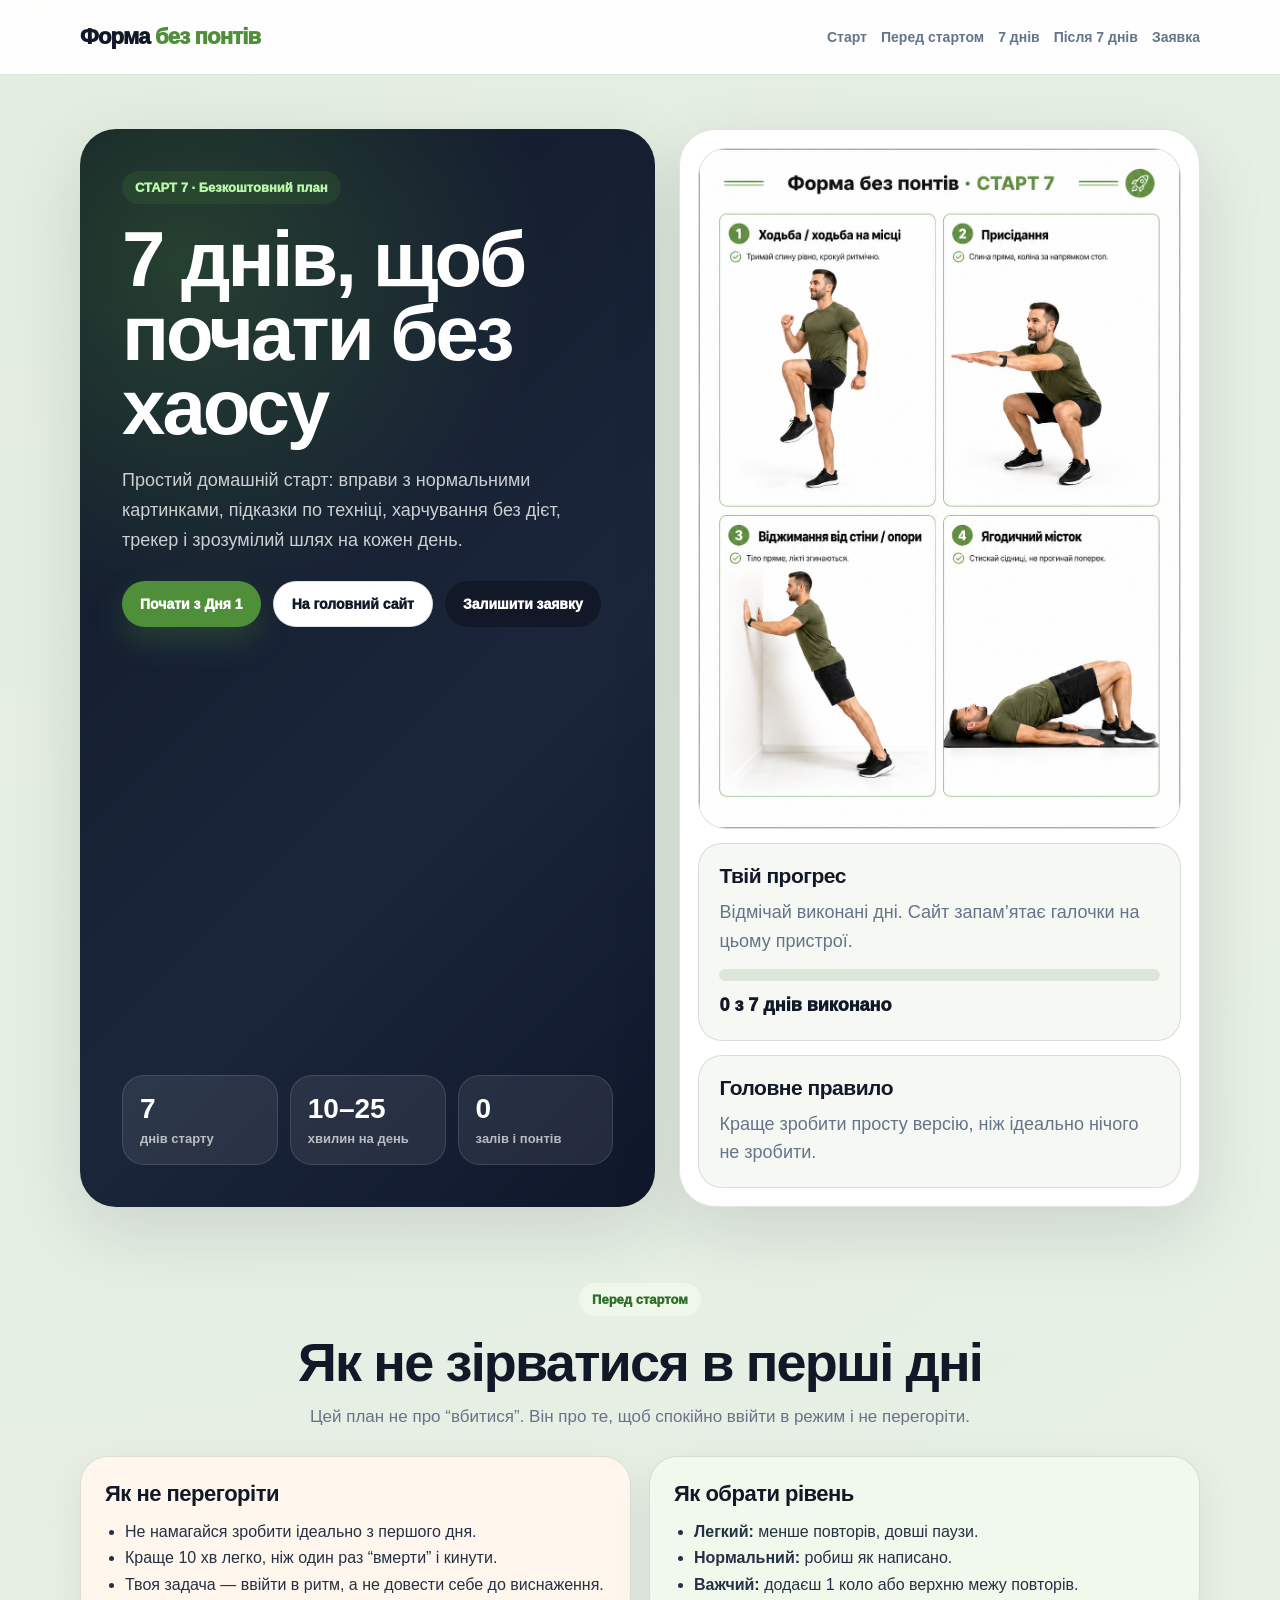
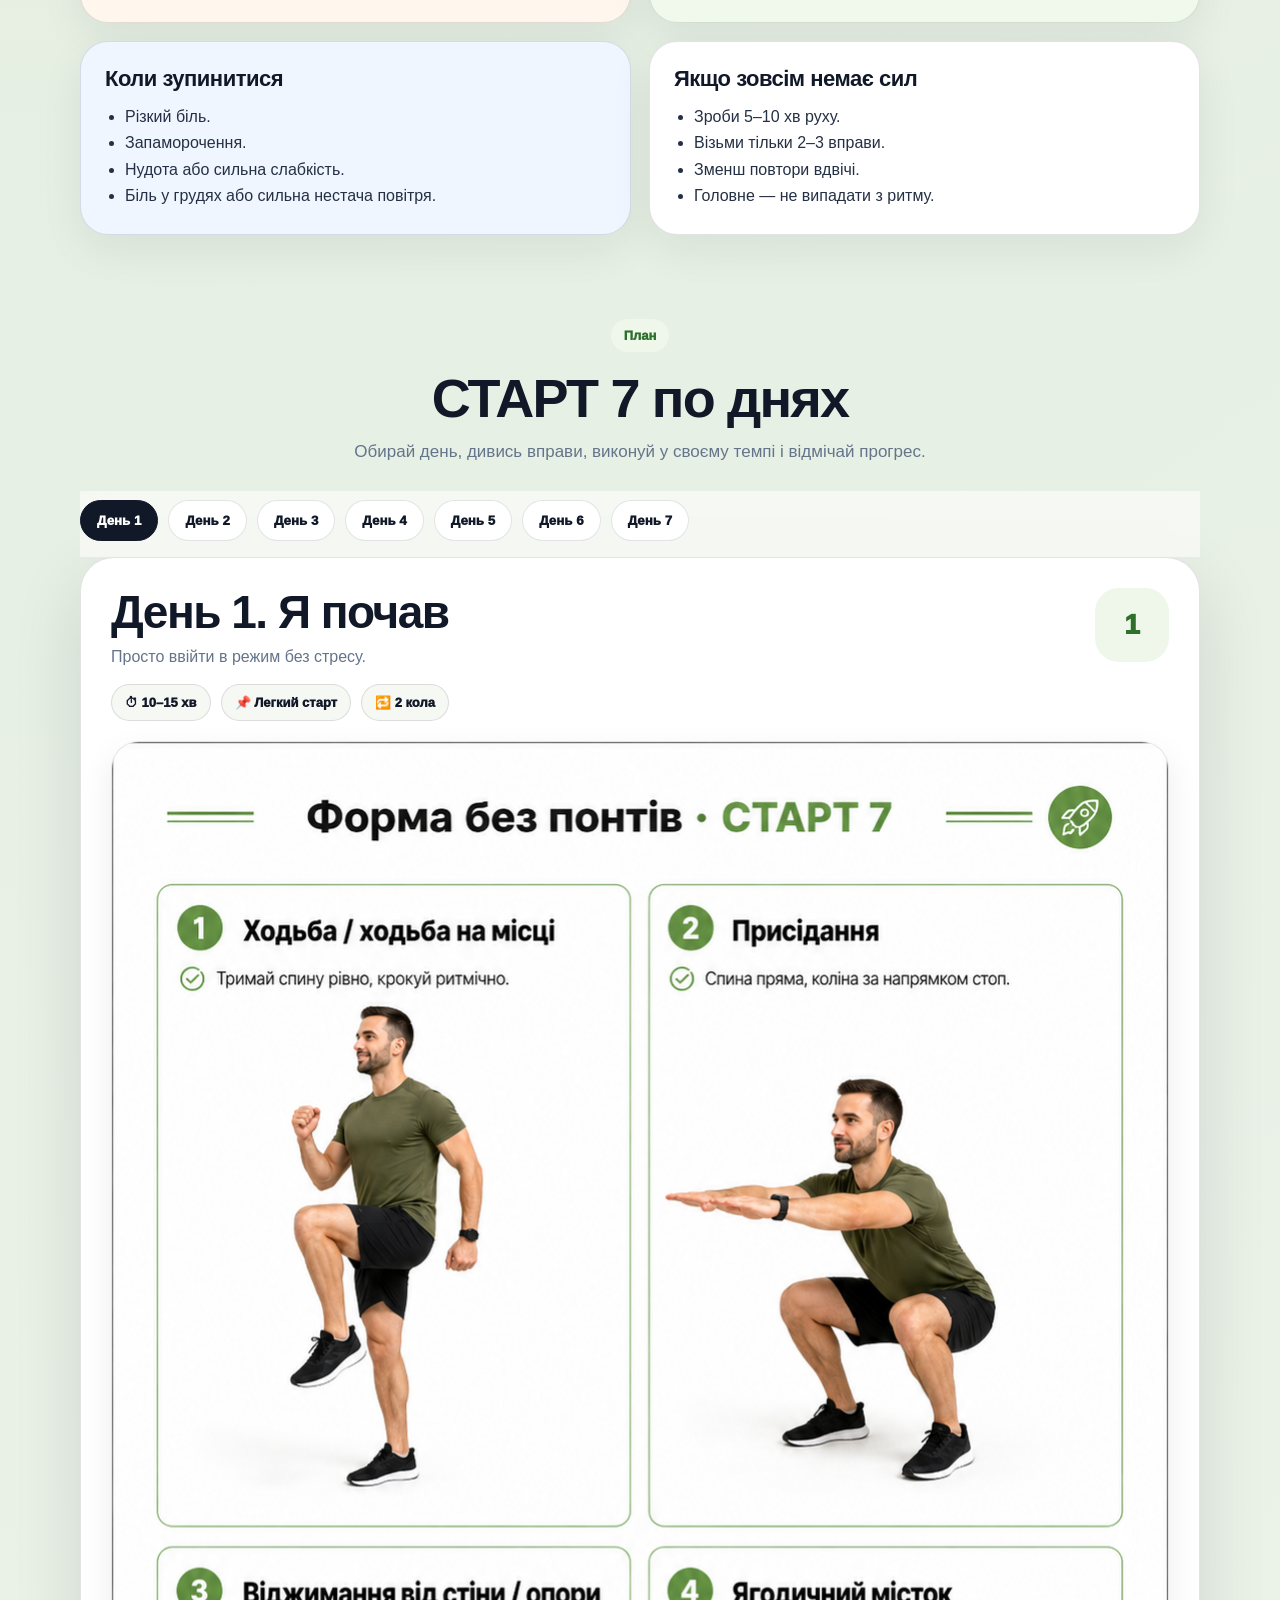
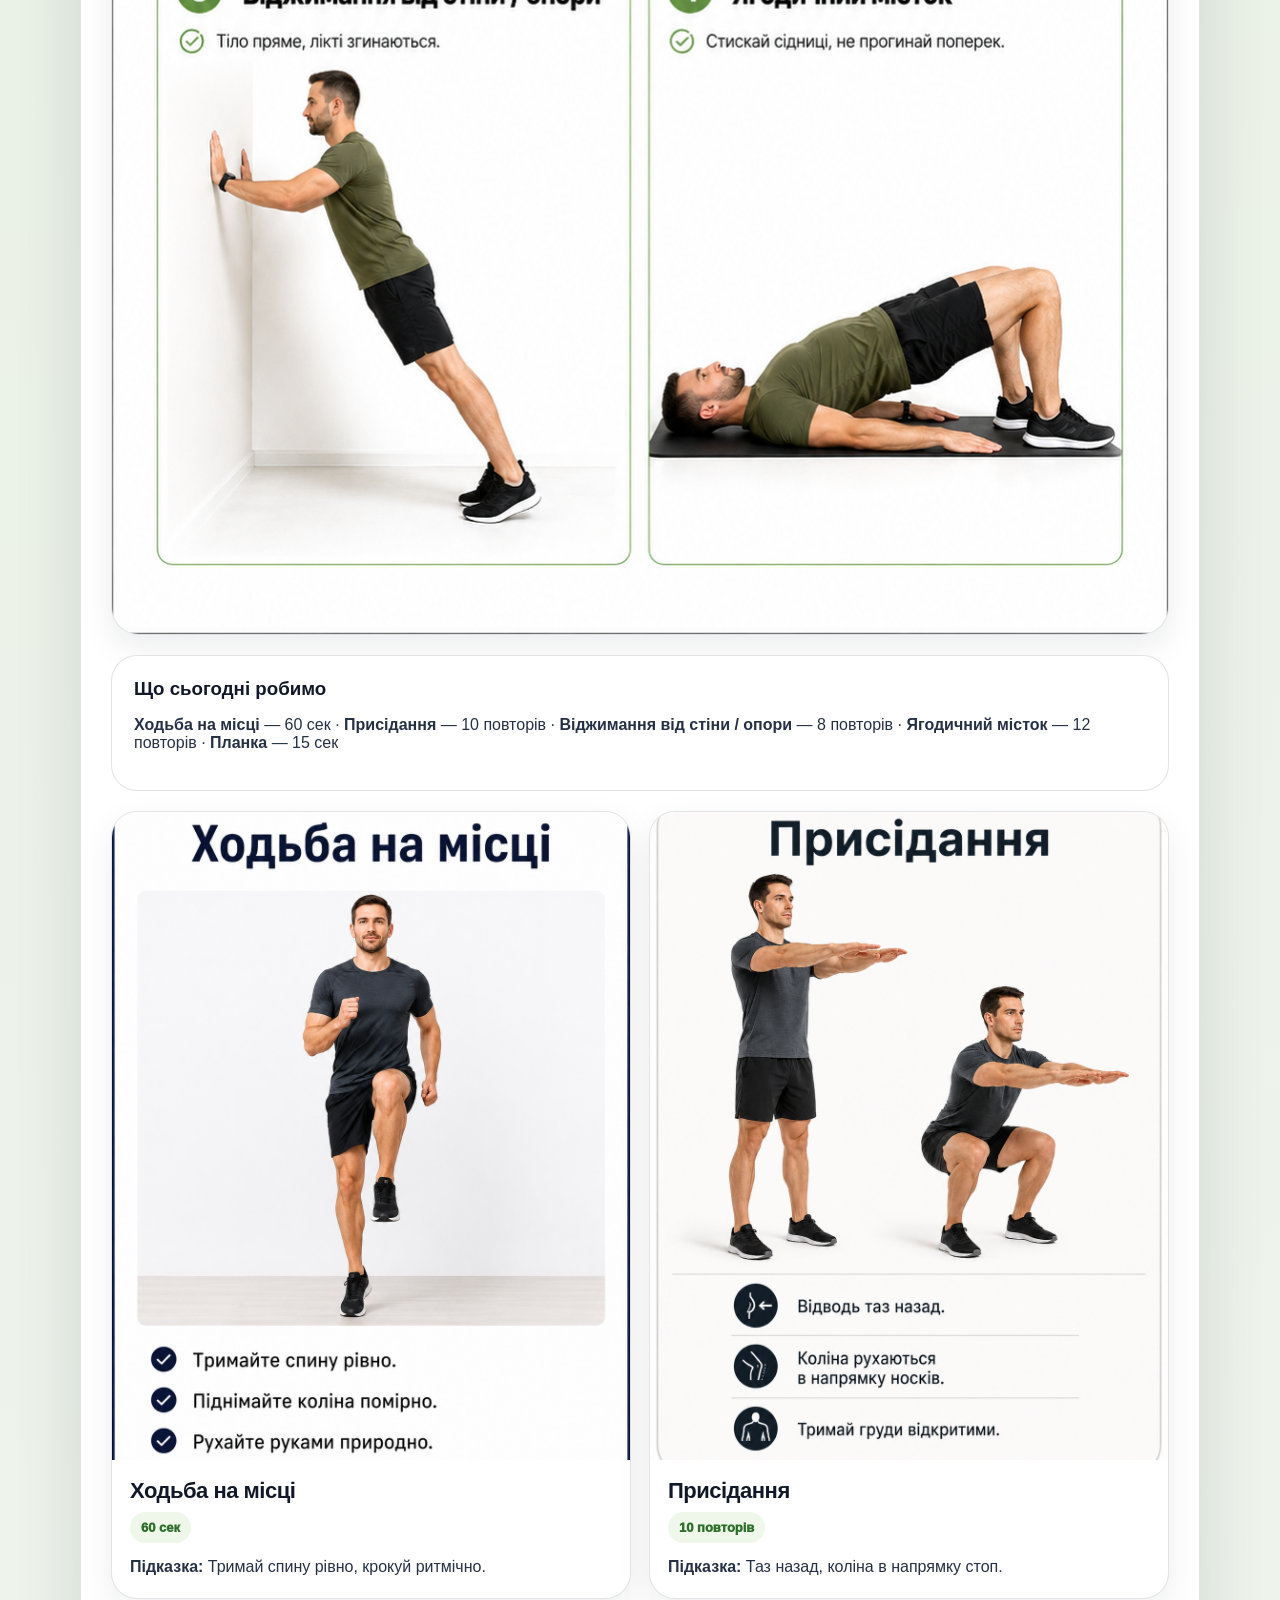
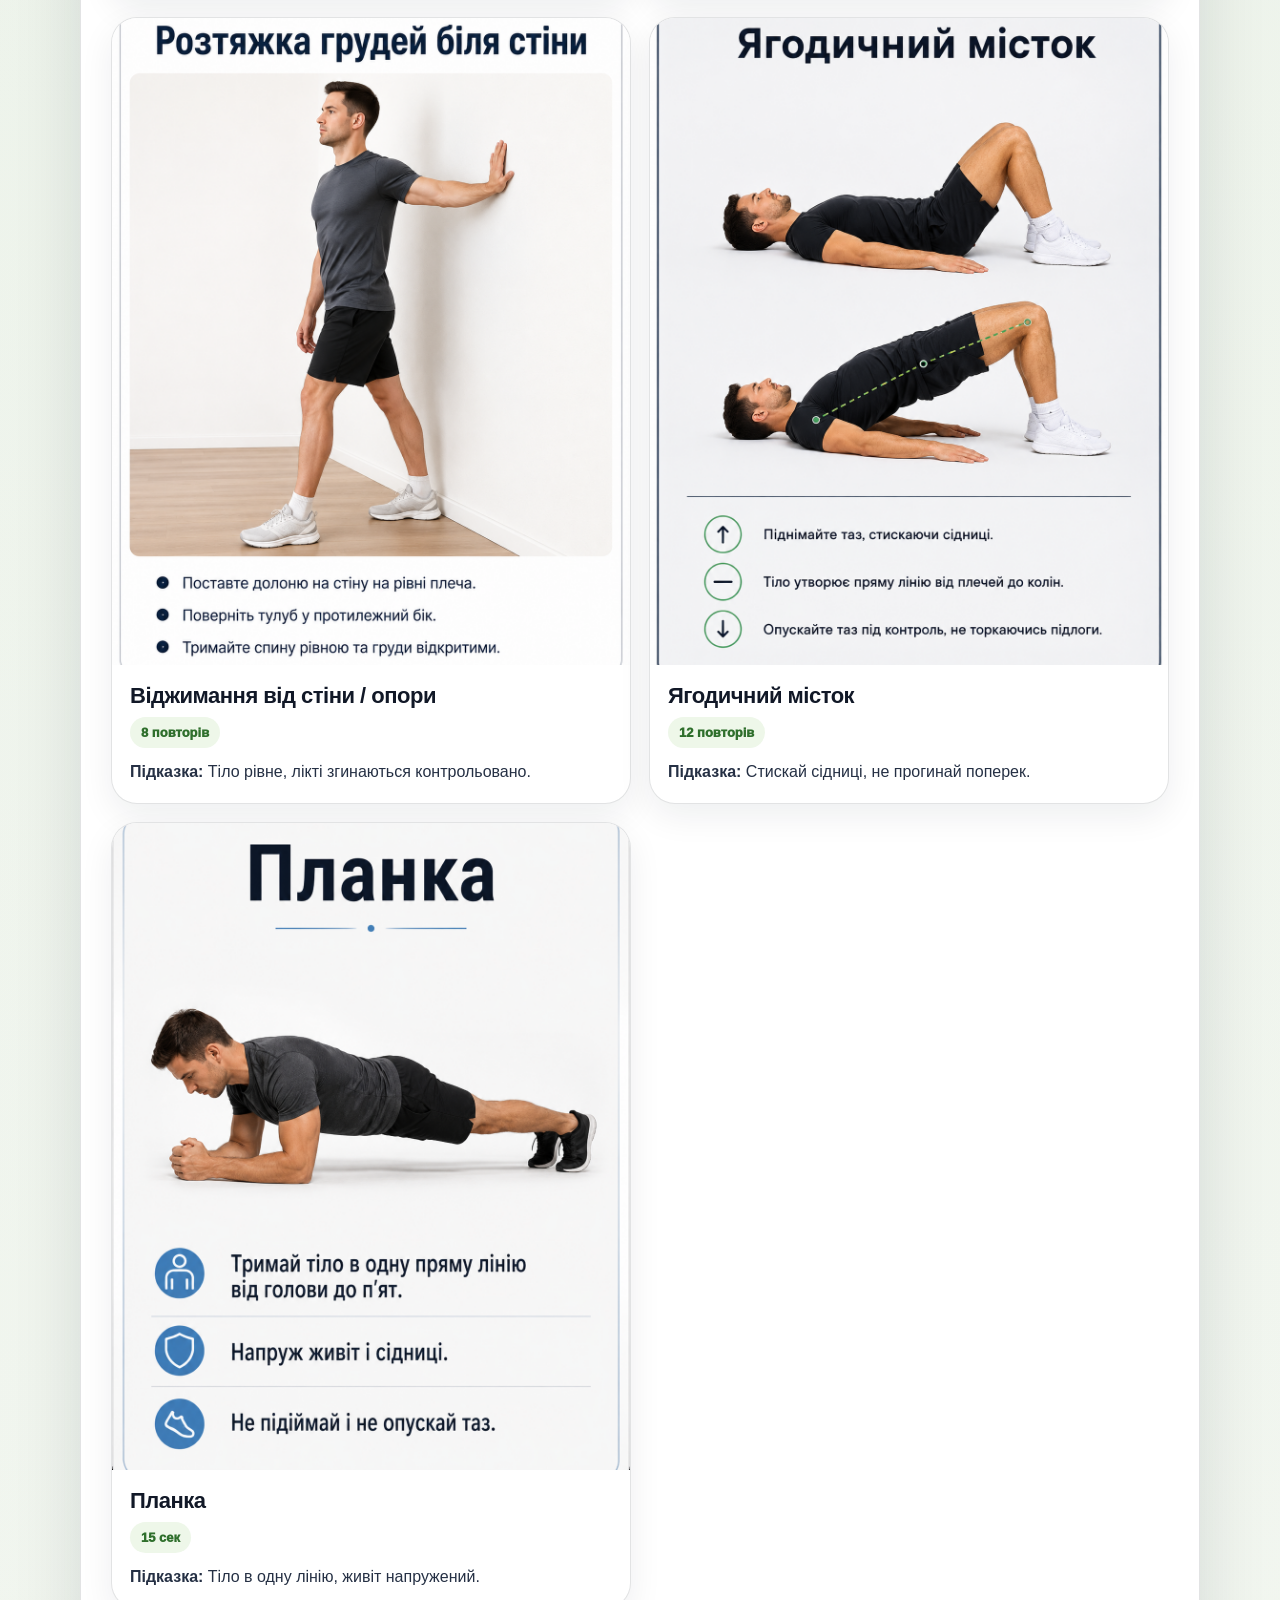
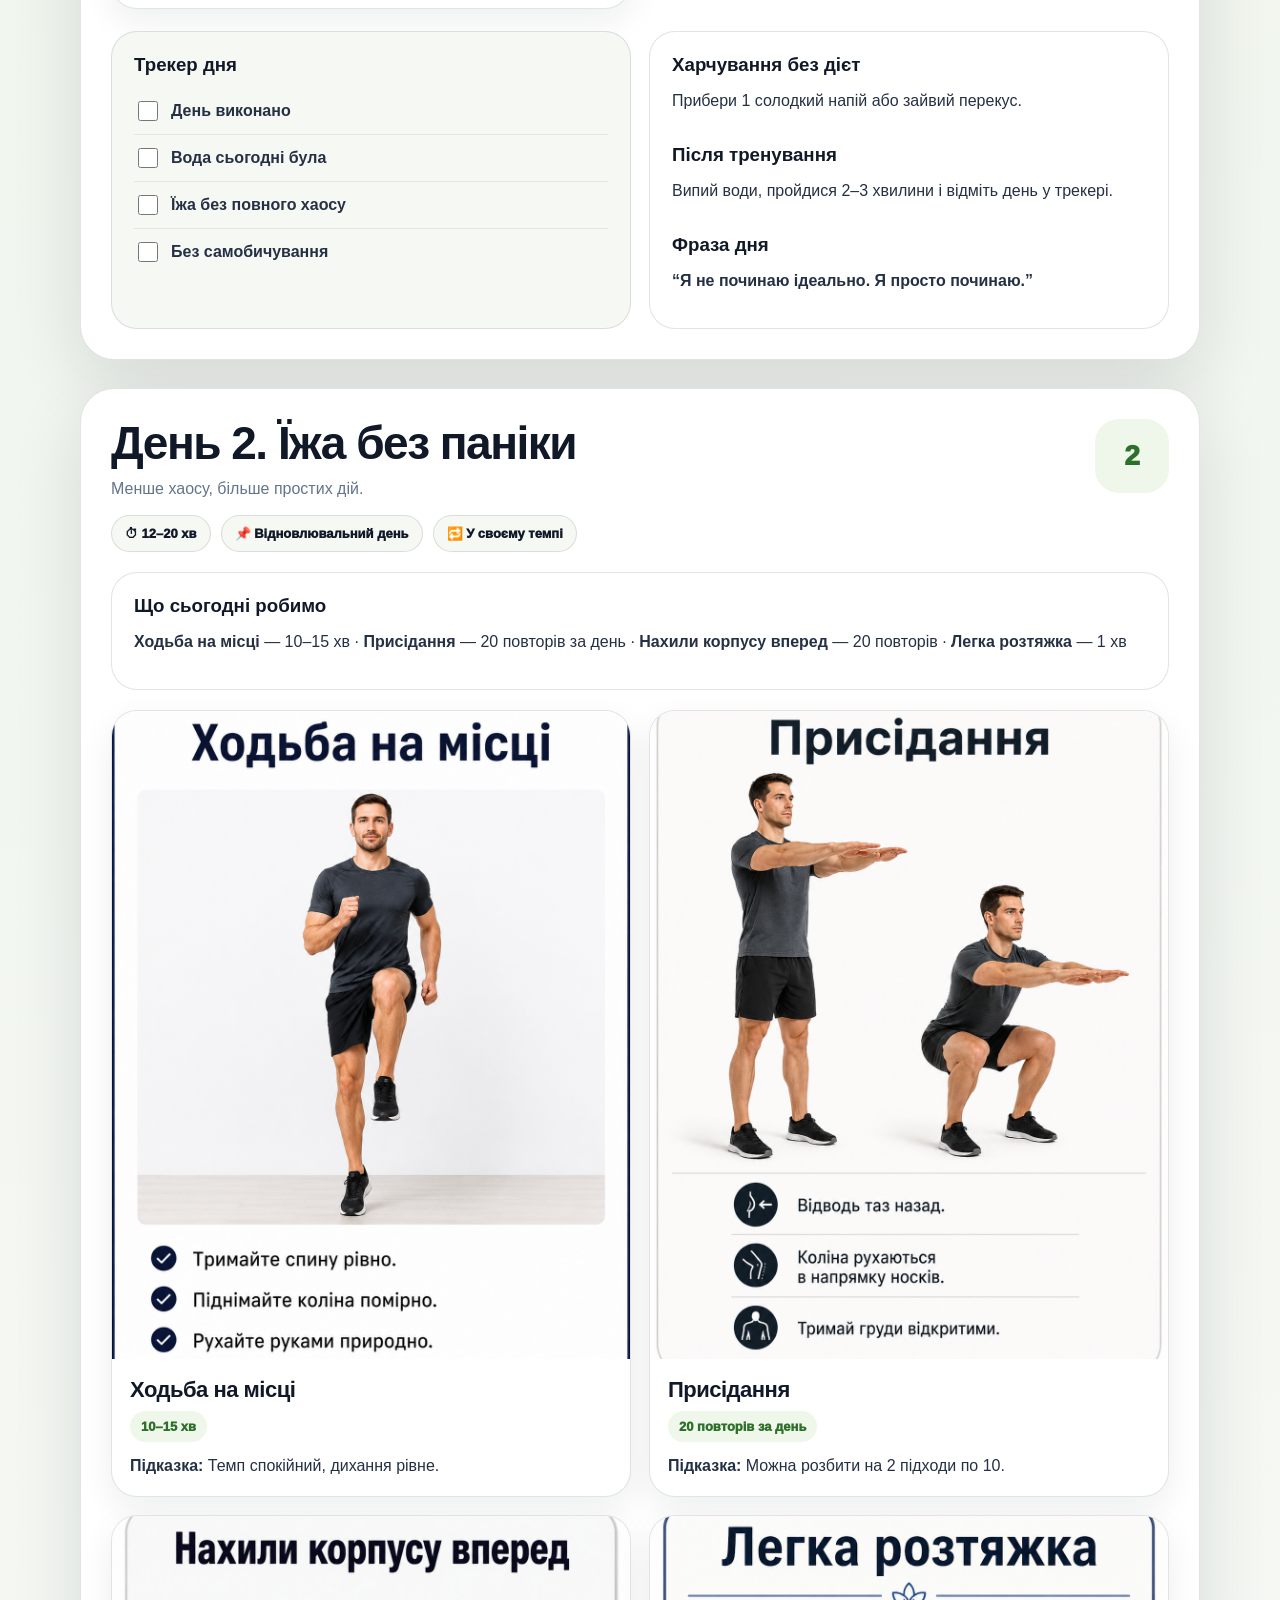
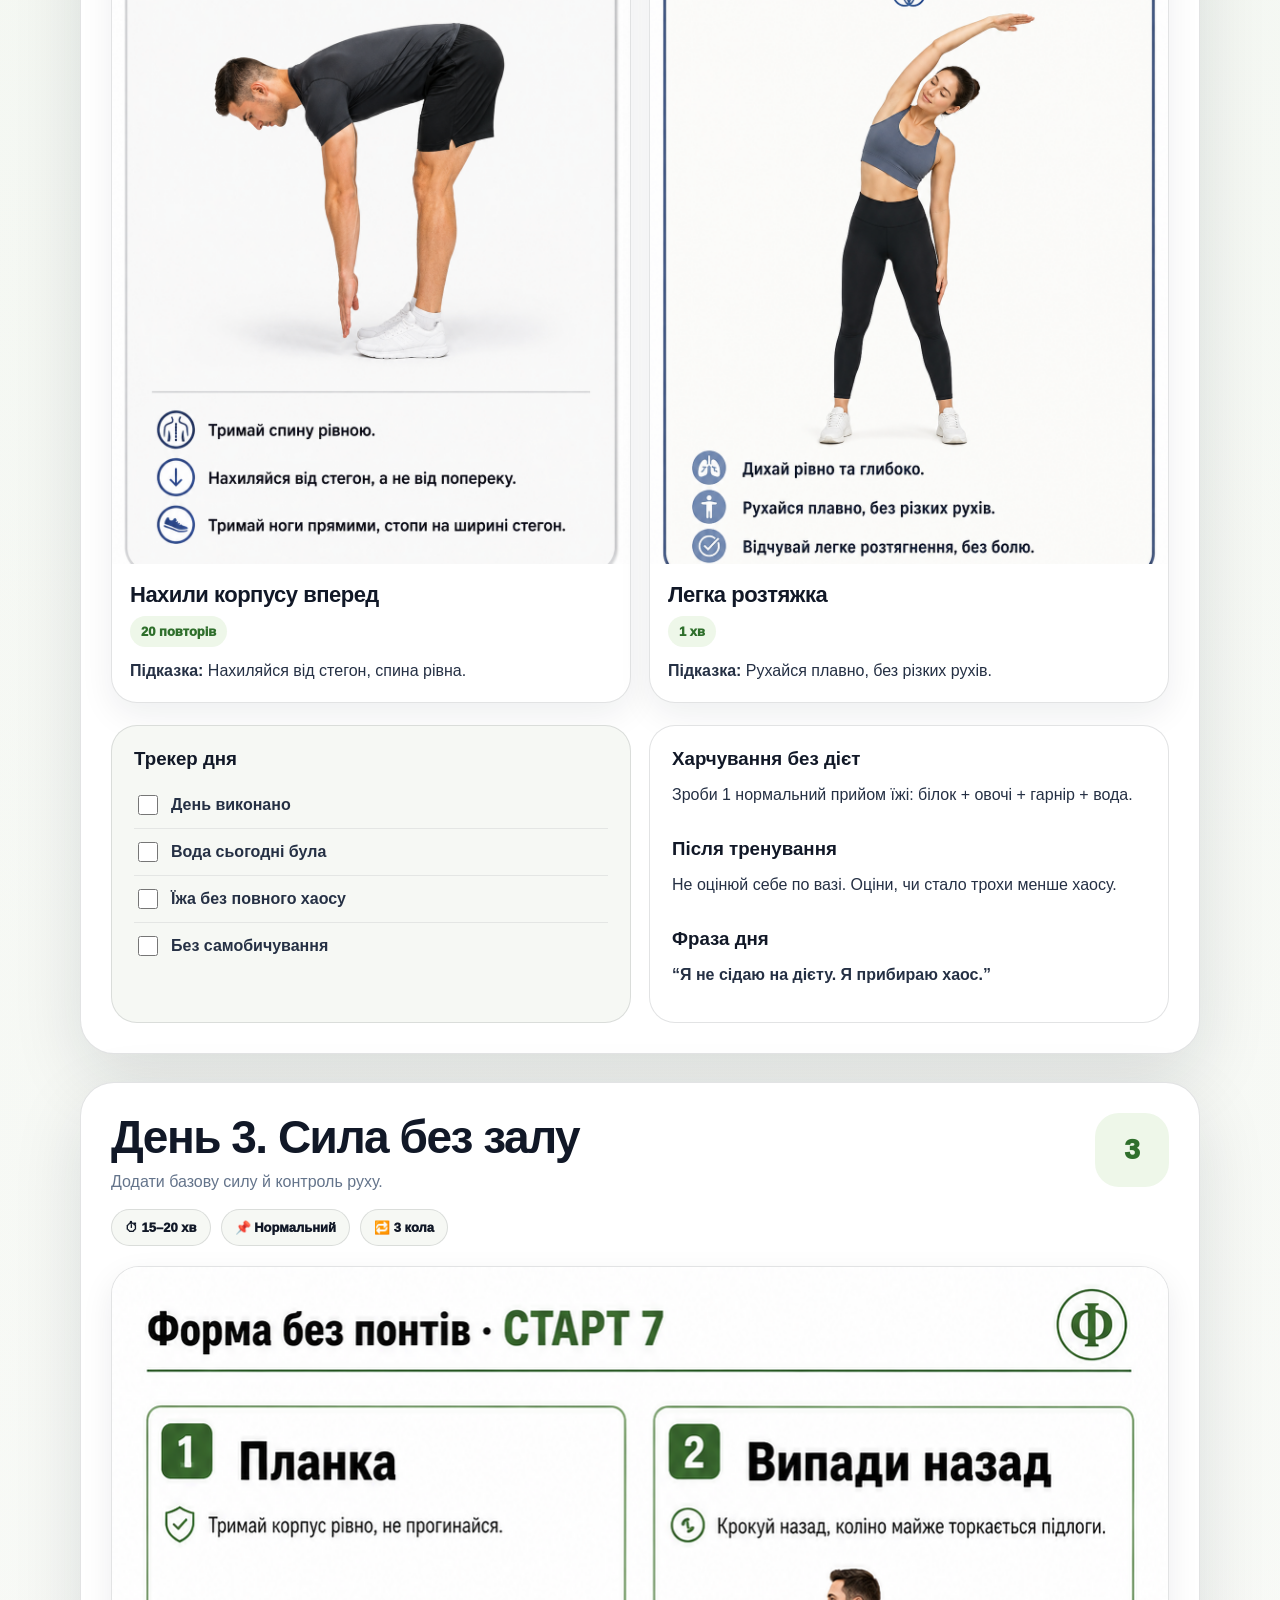
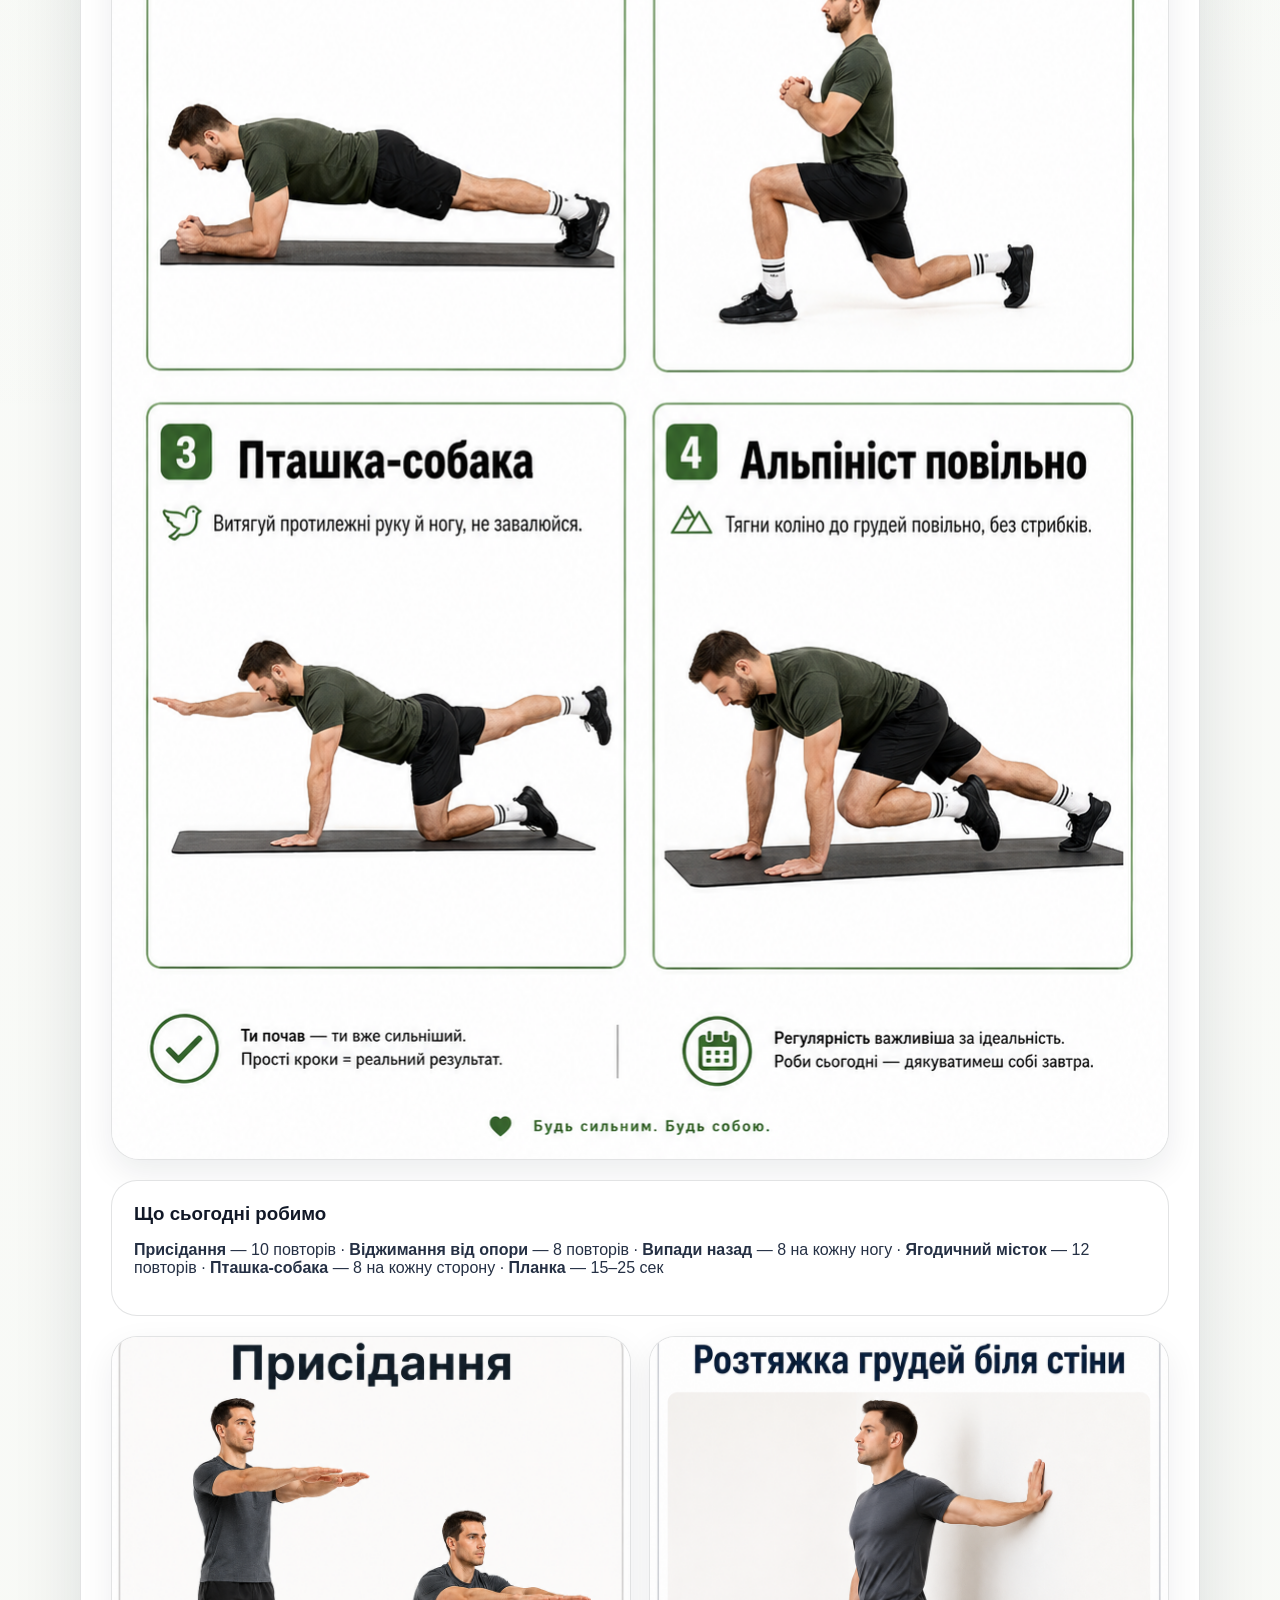
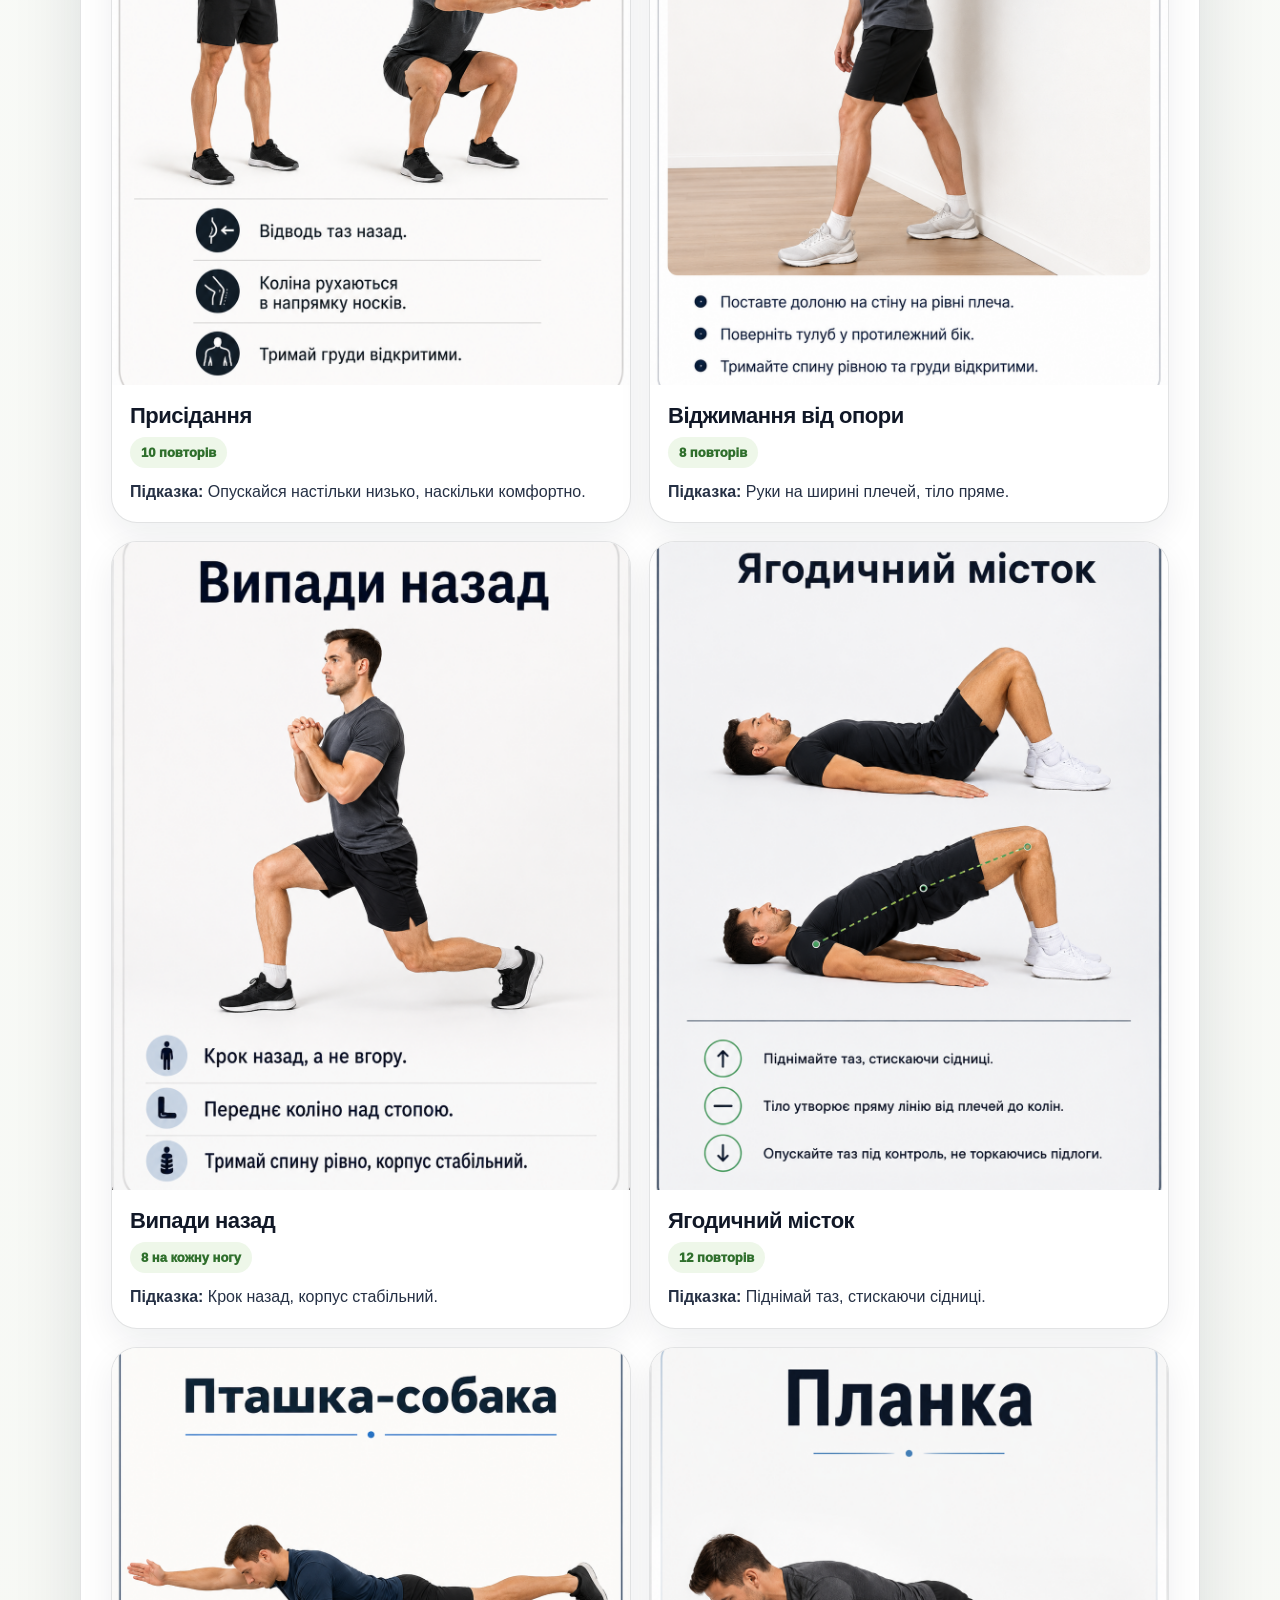
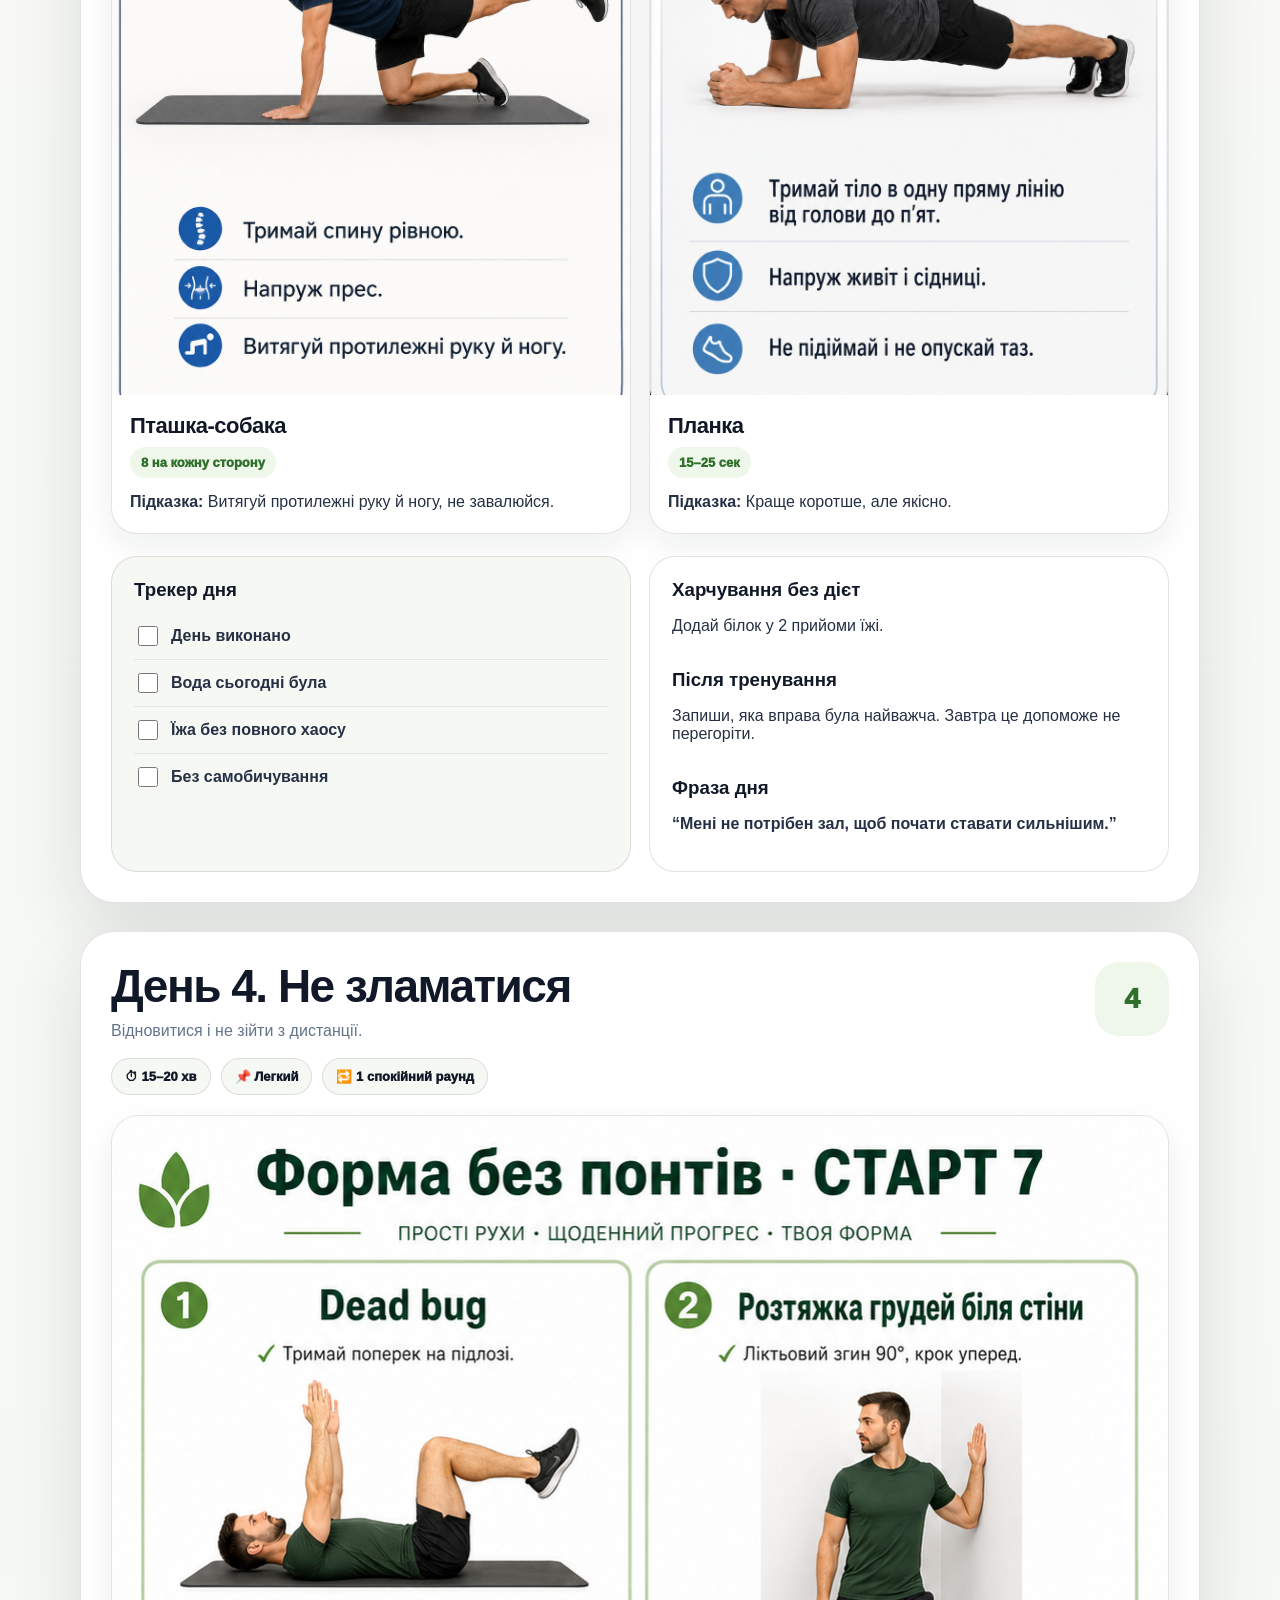
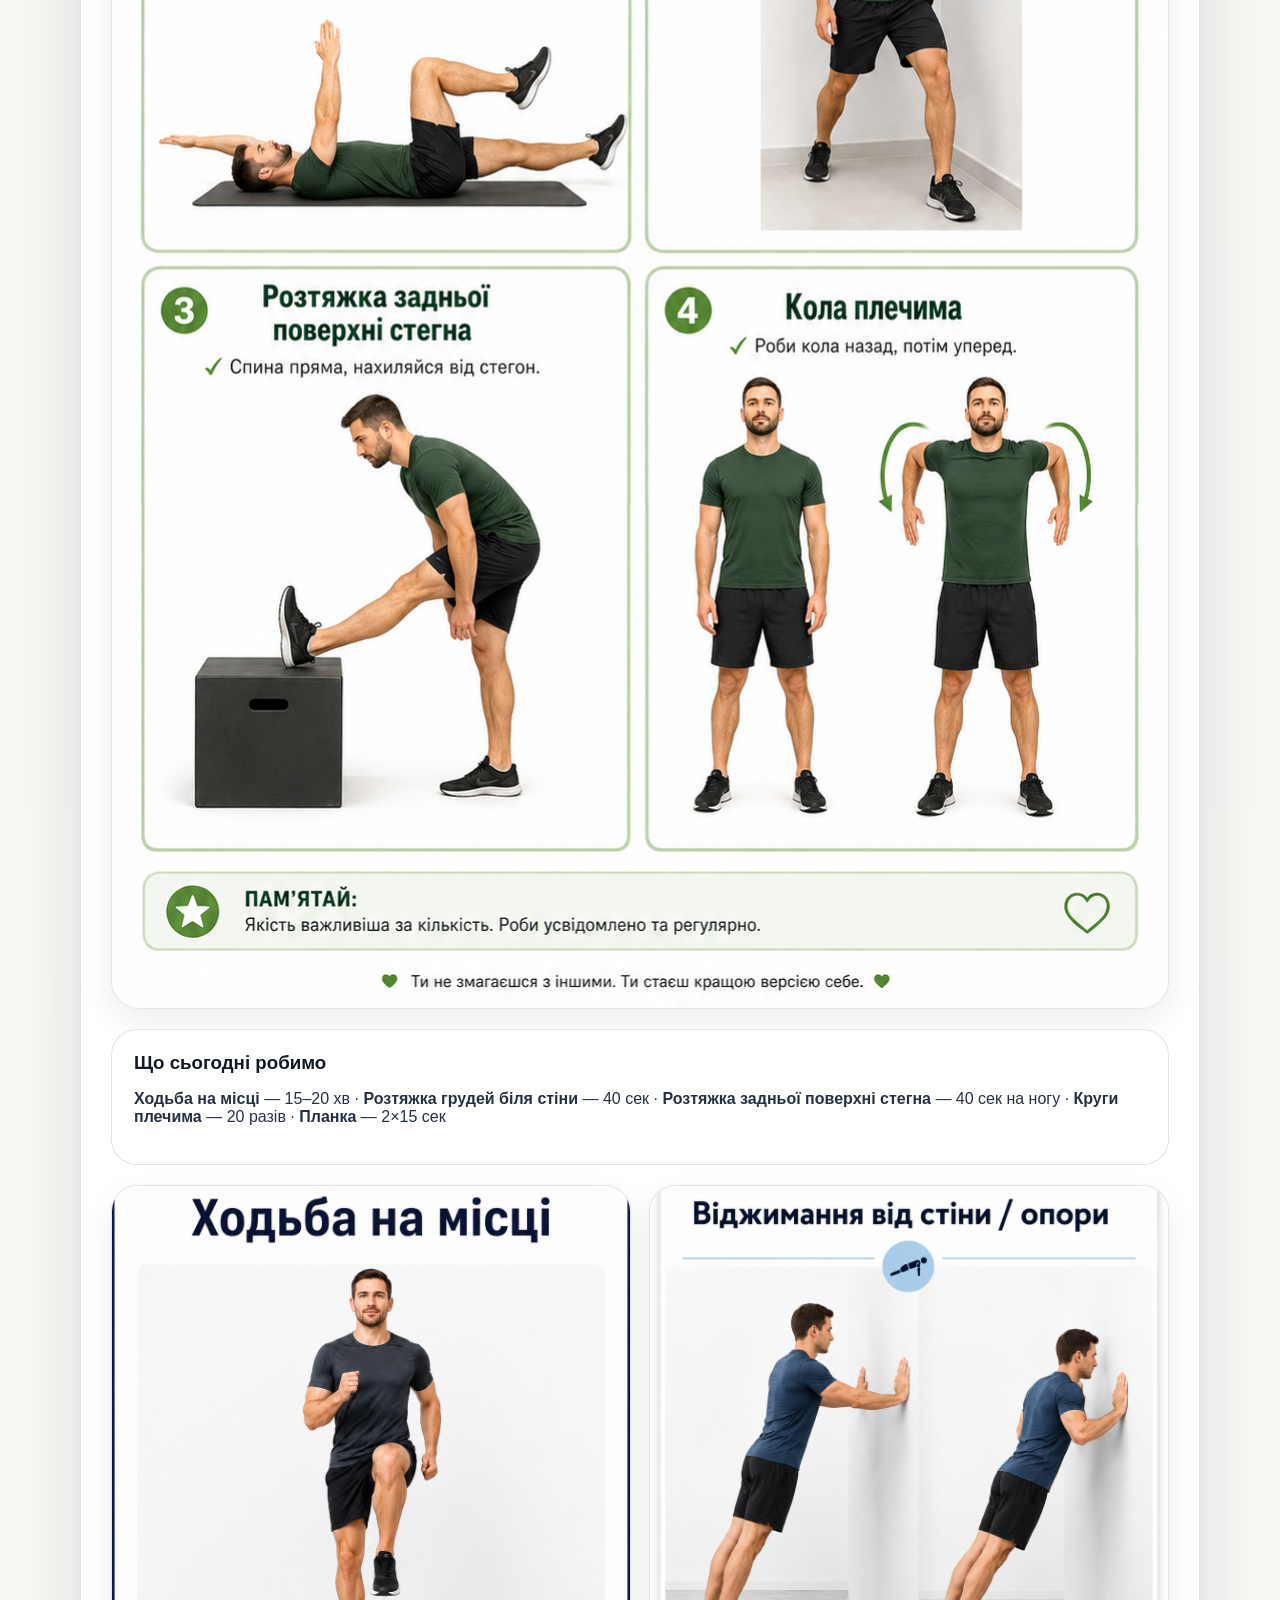
==== commit 69b3d087: "Update start7.html" ====
--- a/start7.html
+++ b/start7.html
@@ -493,6 +493,7 @@
       width: 100%;
       aspect-ratio: 4 / 5;
       object-fit: cover;
+      object-position: center;
       background: #f8fafc;
     }
 
@@ -697,49 +698,13 @@
       .exercise-card img {
         aspect-ratio: 1 / 1;
       }
-    }
-
-    @media print {
-      .topbar,
-      .hero-actions,
-      .days-tabs,
-      .cta .btn {
-        display: none !important;
-      }
-
-      body {
-        background: #fff;
-      }
-
-      .hero-main,
-      .hero-side,
-      .day,
-      .info-card,
-      .exercise-card,
-      .cta {
-        box-shadow: none !important;
-      }
-
-      .hero-grid,
-      .grid-2,
-      .grid-3,
-      .exercise-grid,
-      .day-bottom,
-      .cta {
-        grid-template-columns: 1fr;
-      }
-
-      .day {
-        break-before: page;
-        page-break-before: always;
-      }
-
-      .exercise-card,
-      .info-card,
-      .tracker,
-      .note-box {
-        break-inside: avoid;
-        page-break-inside: avoid;
+
+      .nav {
+        min-height: 68px;
+      }
+
+      .brand {
+        font-size: 20px;
       }
     }
   </style>
@@ -776,7 +741,7 @@
 
             <div class="hero-actions">
               <a class="btn primary" href="#days">Почати з Дня 1</a>
-              <button class="btn light" type="button" id="printBtn">Зберегти як PDF</button>
+              <a class="btn light" href="index.html">На головний сайт</a>
               <a class="btn dark" href="index.html#contact">Залишити заявку</a>
             </div>
           </div>
@@ -1101,7 +1066,7 @@
         <img
           src="${src}"
           alt="${alt}"
-          loading="lazy"
+          loading="eager"
           onerror="this.outerHTML='<div class=&quot;image-missing&quot;>Картинка не знайдена. Перевір назву файлу в GitHub.</div>'"
         >
       `;
@@ -1249,16 +1214,9 @@
       });
     }
 
-    function setupPrint() {
-      document.getElementById("printBtn").addEventListener("click", () => {
-        window.print();
-      });
-    }
-
     renderTabs();
     renderDays();
     setupMenu();
-    setupPrint();
     updateProgress();
   </script>
 </body>
